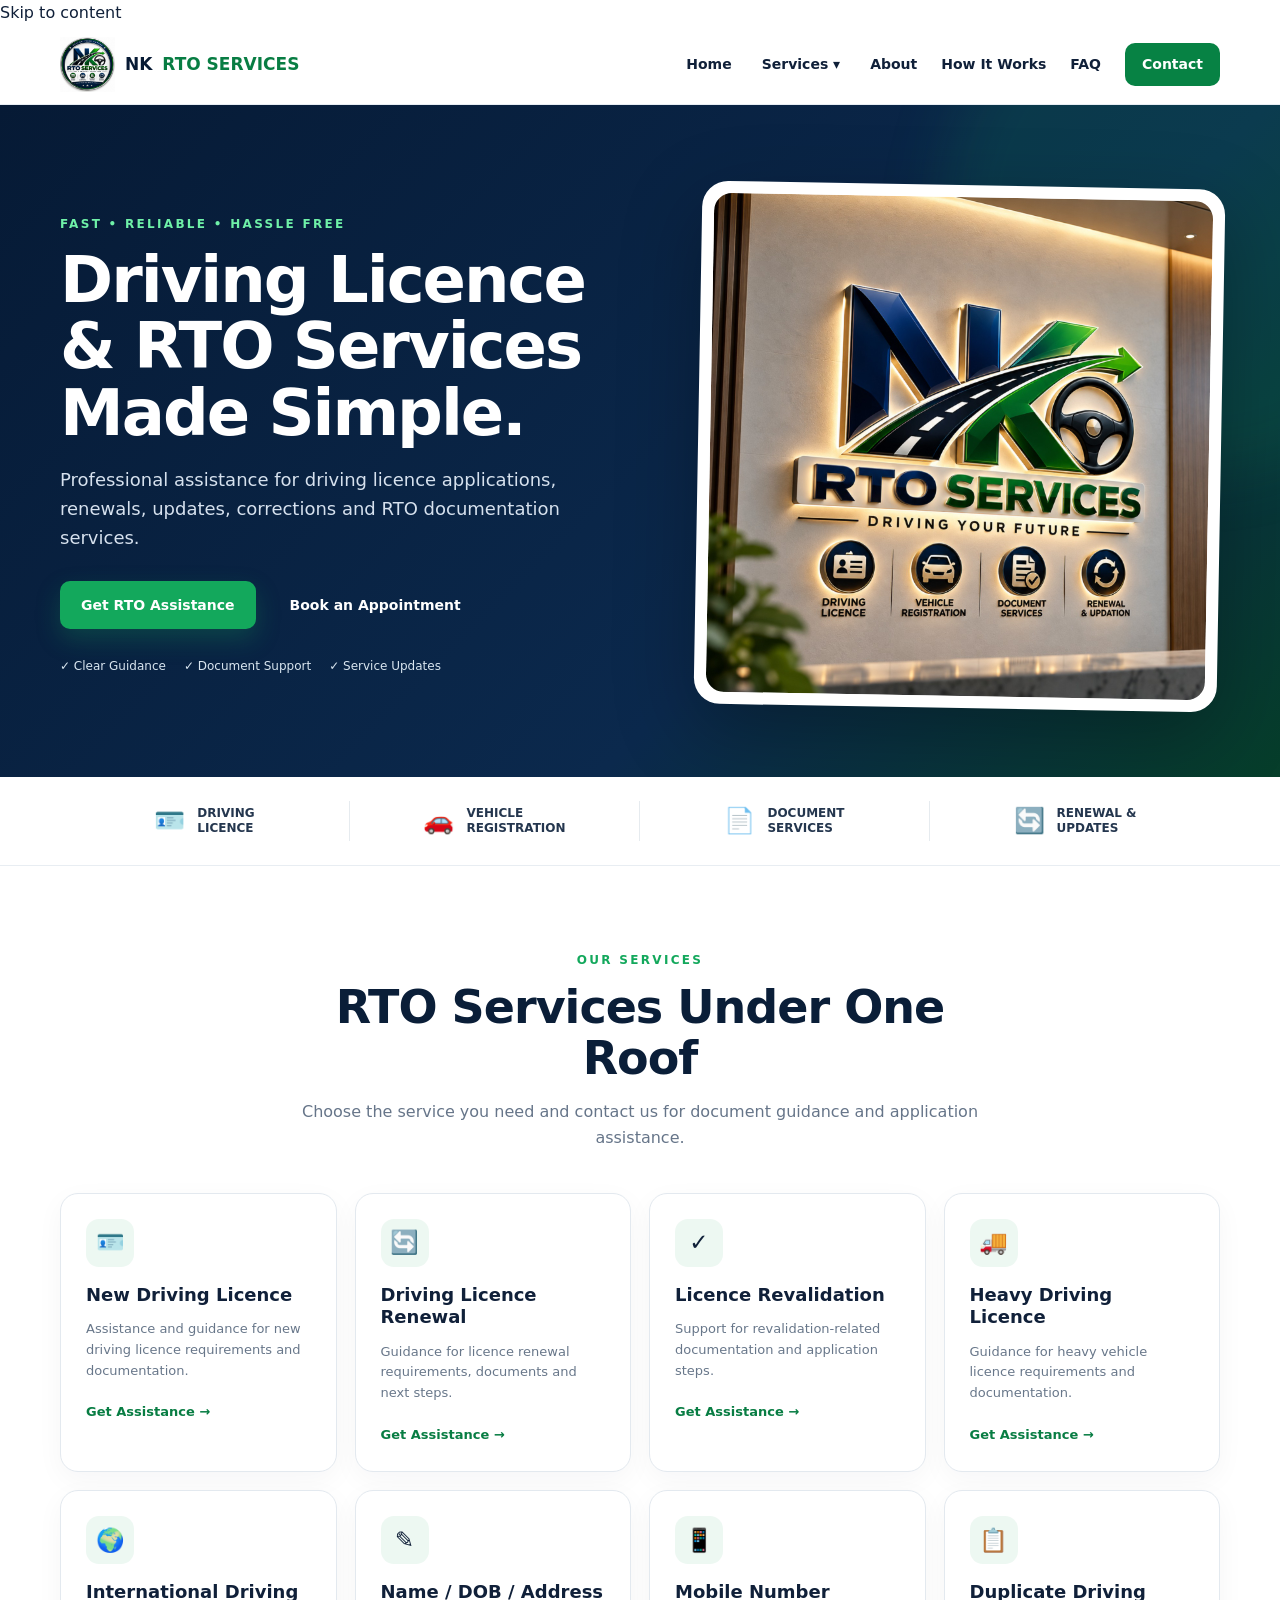
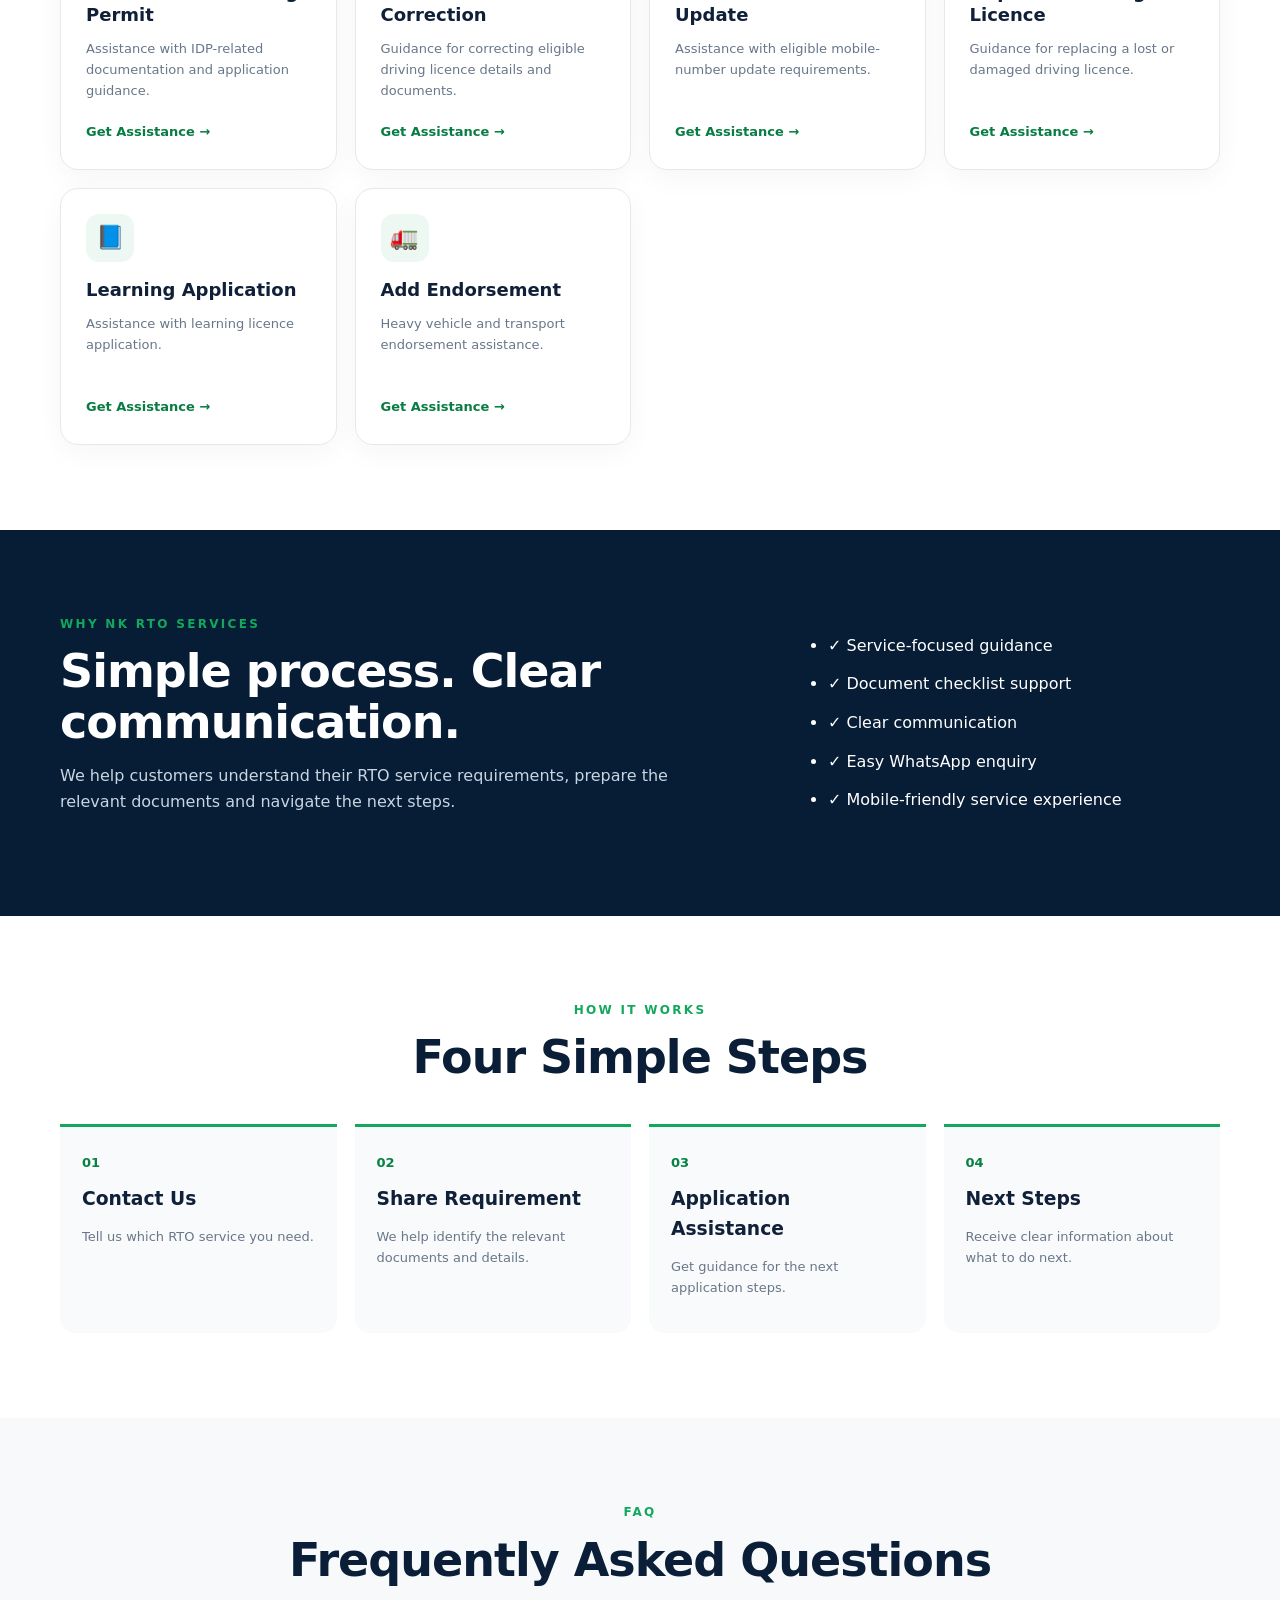
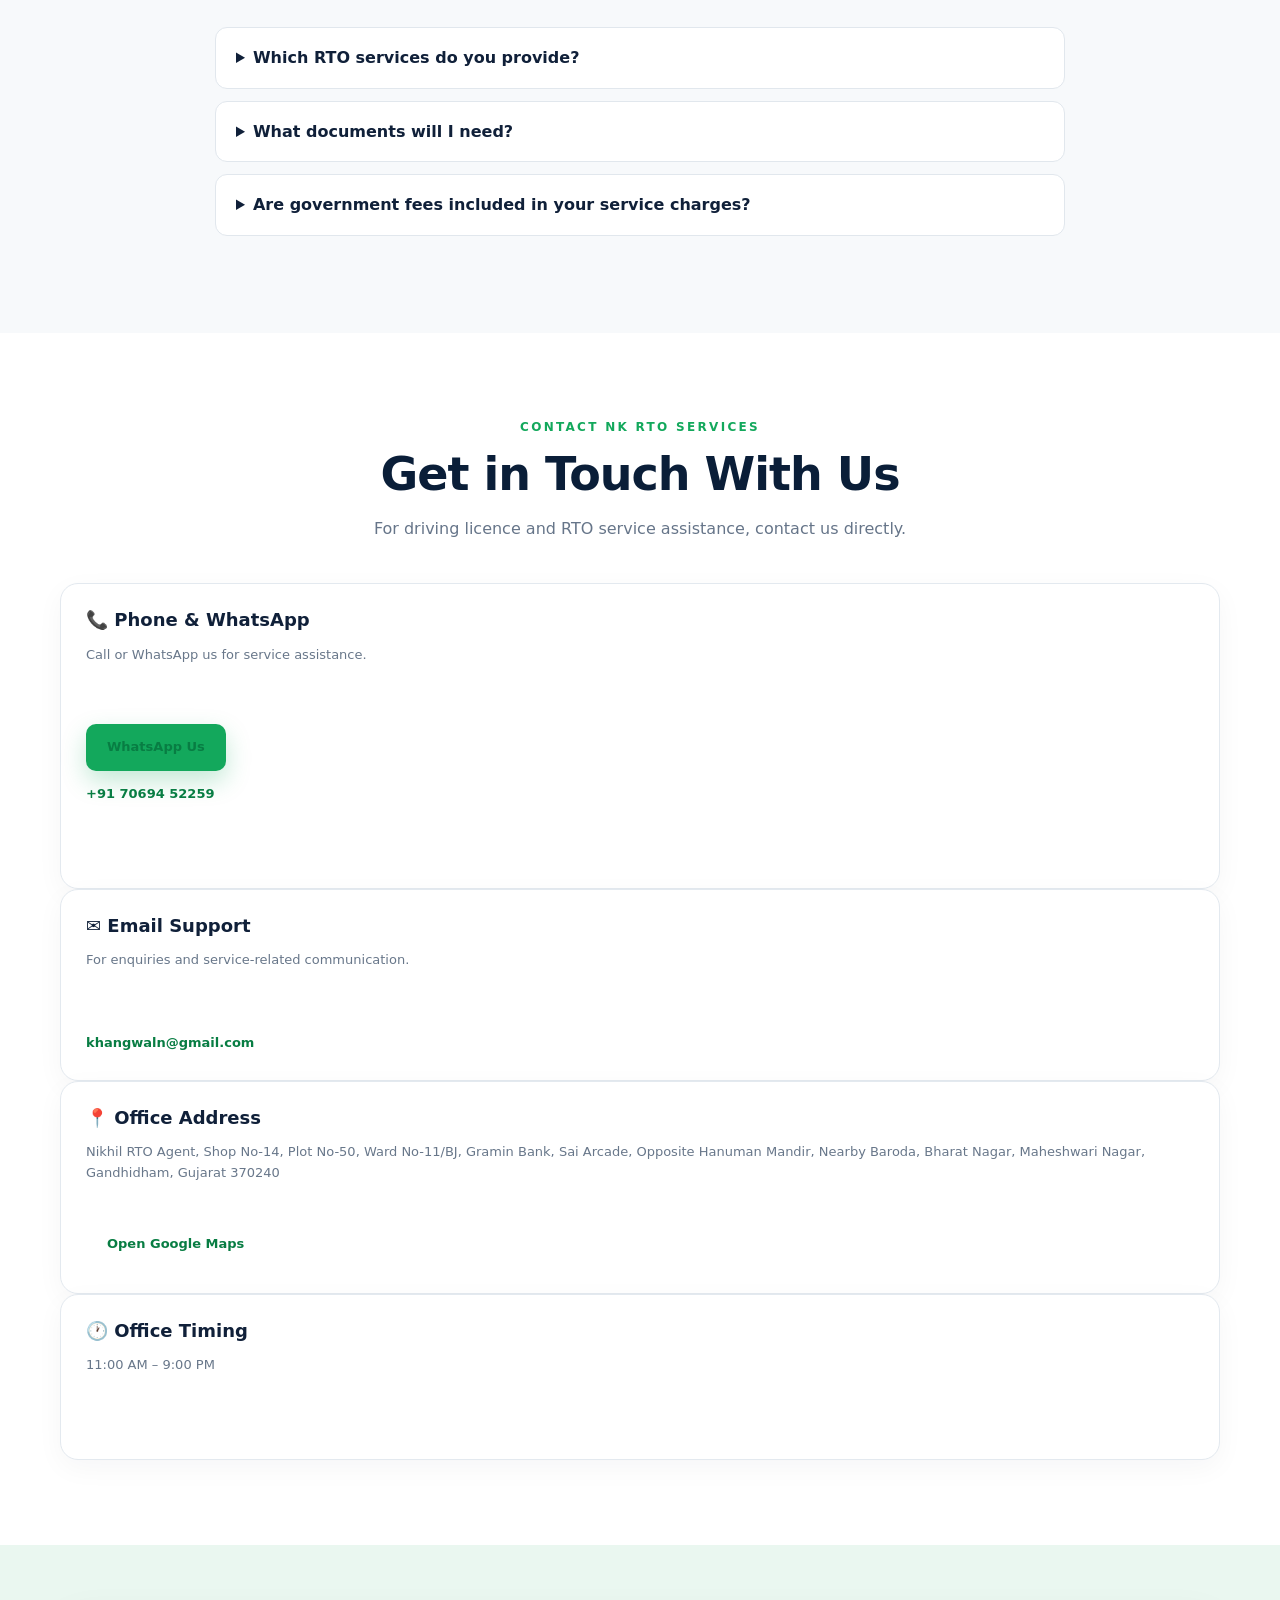
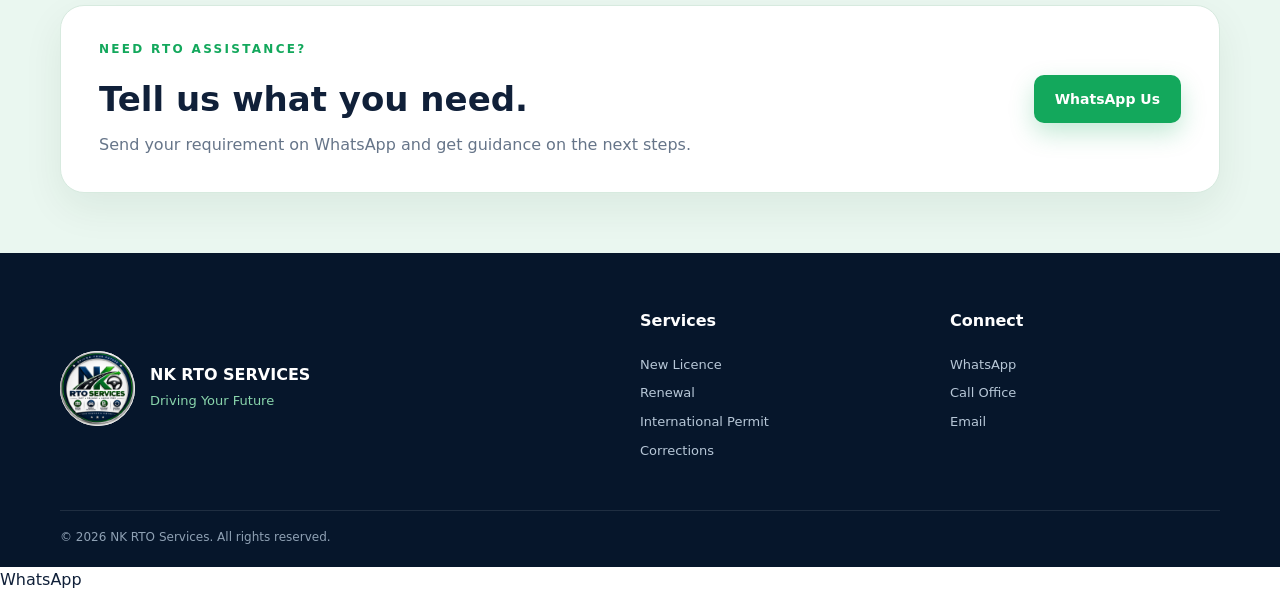
==== index.html @ f064c6be "Update index.html" ====
<!doctype html>
<html lang="en">
<head>
  <meta charset="utf-8">
  <meta name="viewport" content="width=device-width, initial-scale=1">
  <title>NK RTO Services Gandhidham | Driving Licence & RTO Assistance</title>
  <meta name="description" content="NK RTO Services in Gandhidham, Gujarat provides assistance for driving licence applications, renewals, revalidation, corrections, international driving permits and other RTO documentation services.">
  <meta name="robots" content="index, follow">
  <meta name="theme-color" content="#061a35">
  <link rel="canonical" href="https://samuelmassey709-maker.github.io/nk-rto-services/">
  <link rel="icon" type="image/png" href="assets/nk-rto-circular-logo.png">
  <link rel="stylesheet" href="style.css">
  <meta name="google-site-verification" content="TuHi1AUaf_e6mBGuSEscNie9r24Yye5WXCcw0gKPIq0">

  <!-- Open Graph SEO -->
  <meta name="author" content="NK RTO Services">
  <meta property="og:type" content="website">
  <meta property="og:title" content="NK RTO Services Gandhidham | Driving Licence & RTO Assistance">
  <meta property="og:description" content="Driving licence and RTO service assistance from NK RTO Services, Gandhidham, Gujarat.">
  <meta property="og:url" content="https://samuelmassey709-maker.github.io/nk-rto-services/">
  <meta property="og:image" content="https://samuelmassey709-maker.github.io/nk-rto-services/assets/nk-rto-circular-logo.png">
  <meta property="og:site_name" content="NK RTO Services">
  <meta name="twitter:card" content="summary">

  <!-- LocalBusiness SEO Schema -->
  <script type="application/ld+json">
  {
    "@context": "https://schema.org",
    "@type": "LocalBusiness",
    "name": "NK RTO Services",
    "url": "https://samuelmassey709-maker.github.io/nk-rto-services/",
    "telephone": "+917069452259",
    "email": "khangwaln@gmail.com",
    "address": {
      "@type": "PostalAddress",
      "streetAddress": "Nikhil RTO Agent, Shop No-14, Plot No-50, Ward No-11/BJ, Gramin Bank, Sai Arcade, Opposite Hanuman Mandir, Bharat Nagar, Maheshwari Nagar",
      "addressLocality": "Gandhidham",
      "addressRegion": "Gujarat",
      "postalCode": "370240",
      "addressCountry": "IN"
    },
    "openingHours": "Mo-Su 11:00-21:00",
    "hasMap": "https://share.google/nei4JFxTR4o9WKtnQ"
  }
  </script>
</head>

<body>
<a class="skip-link" href="#home">Skip to content</a>

<header class="site-header">
  <div class="container nav-wrap">
    <a class="brand" href="#home" aria-label="NK RTO Services home">
      <img src="assets/nk-rto-circular-logo.png" alt="NK RTO Services logo">
      <span>NK <b>RTO SERVICES</b></span>
    </a>
    <button class="menu-toggle" aria-label="Open menu" aria-expanded="false" aria-controls="main-nav">☰</button>
    <nav id="main-nav" aria-label="Main">
      <a href="#home">Home</a>
      <div class="nav-dropdown">
        <button type="button" aria-expanded="false">Services ▾</button>
        <div class="dropdown-menu">
          <a href="#new-licence">New Driving Licence</a>
          <a href="#renewal">Driving Licence Renewal</a>
          <a href="#revalidation">Licence Revalidation</a>
          <a href="#heavy">Heavy Driving Licence</a>
          <a href="#idp">International Driving Permit</a>
          <a href="#corrections">Name / DOB / Address Correction</a>
          <a href="#mobile">Mobile Number Update</a>
          <a href="#duplicate">Duplicate Driving Licence</a>
          <a href="#learning-application">Learning Application</a>
          <a href="#endorsement">Add Endorsement</a>
        </div>
      </div>
      <a href="#about">About</a>
      <a href="#how">How It Works</a>
      <a href="#faq">FAQ</a>
      <a href="#contact" class="nav-cta">Contact</a>
    </nav>
  </div>
</header>

<main id="home">
  <section class="hero">
    <div class="hero-glow" aria-hidden="true"></div>
    <div class="container hero-grid">
      <div class="hero-copy">
        <div class="eyebrow">FAST • RELIABLE • HASSLE FREE</div>
        <h1>Driving Licence &amp; RTO Services Made Simple.</h1>
        <p class="hero-text">Professional assistance for driving licence applications, renewals, updates, corrections and RTO documentation services.</p>
        <div class="hero-actions">
          <a class="btn btn-primary" href="https://wa.me/917069452259?text=Hello%20NK%20RTO%20Services%2C%20I%20need%20RTO%20service%20assistance." target="_blank" rel="noopener">Get RTO Assistance</a>
          <a class="btn btn-secondary" href="https://wa.me/917069452259?text=Hello%20NK%20RTO%20Services%2C%20I%20would%20like%20to%20book%20an%20appointment." target="_blank" rel="noopener">Book an Appointment</a>
        </div>
        <div class="trust-row">
          <span>✓ Clear Guidance</span><span>✓ Document Support</span><span>✓ Service Updates</span>
        </div>
      </div>
      <div class="hero-visual">
        <div class="logo-frame">
          <img src="assets/nk-rto-wall-sign.png" alt="NK RTO Services premium wall sign">
        </div>
      </div>
    </div>
  </section>

  <section class="service-strip" aria-label="Service categories">
    <div class="container four-points">
      <div><strong aria-hidden="true">🪪</strong><span>Driving<br>Licence</span></div>
      <div><strong aria-hidden="true">🚗</strong><span>Vehicle<br>Registration</span></div>
      <div><strong aria-hidden="true">📄</strong><span>Document<br>Services</span></div>
      <div><strong aria-hidden="true">🔄</strong><span>Renewal &amp;<br>Updates</span></div>
    </div>
  </section>

  <section id="services" class="section">
    <div class="container">
      <div class="section-head">
        <div class="eyebrow">OUR SERVICES</div>
        <h2>RTO Services Under One Roof</h2>
        <p>Choose the service you need and contact us for document guidance and application assistance.</p>
      </div>
      <div class="cards">
        <article class="card" id="new-licence"><span class="icon" aria-hidden="true">🪪</span><h3>New Driving Licence</h3><p>Assistance and guidance for new driving licence requirements and documentation.</p><a href="#contact">Get Assistance →</a></article>
        <article class="card" id="renewal"><span class="icon" aria-hidden="true">🔄</span><h3>Driving Licence Renewal</h3><p>Guidance for licence renewal requirements, documents and next steps.</p><a href="#contact">Get Assistance →</a></article>
        <article class="card" id="revalidation"><span class="icon" aria-hidden="true">✓</span><h3>Licence Revalidation</h3><p>Support for revalidation-related documentation and application steps.</p><a href="#contact">Get Assistance →</a></article>
        <article class="card" id="heavy"><span class="icon" aria-hidden="true">🚚</span><h3>Heavy Driving Licence</h3><p>Guidance for heavy vehicle licence requirements and documentation.</p><a href="#contact">Get Assistance →</a></article>
        <article class="card" id="idp"><span class="icon" aria-hidden="true">🌍</span><h3>International Driving Permit</h3><p>Assistance with IDP-related documentation and application guidance.</p><a href="#contact">Get Assistance →</a></article>
        <article class="card" id="corrections"><span class="icon" aria-hidden="true">✎</span><h3>Name / DOB / Address Correction</h3><p>Guidance for correcting eligible driving licence details and documents.</p><a href="#contact">Get Assistance →</a></article>
        <article class="card" id="mobile"><span class="icon" aria-hidden="true">📱</span><h3>Mobile Number Update</h3><p>Assistance with eligible mobile-number update requirements.</p><a href="#contact">Get Assistance →</a></article>
        <article class="card" id="duplicate"><span class="icon" aria-hidden="true">📋</span><h3>Duplicate Driving Licence</h3><p>Guidance for replacing a lost or damaged driving licence.</p><a href="#contact">Get Assistance →</a></article>
        <article class="card" id="learning-application"><span class="icon" aria-hidden="true">📘</span><h3>Learning Application</h3><p>Assistance with learning licence application.</p><a href="#contact">Get Assistance →</a></article>
        <article class="card" id="endorsement"><span class="icon" aria-hidden="true">🚛</span><h3>Add Endorsement</h3><p>Heavy vehicle and transport endorsement assistance.</p><a href="#contact">Get Assistance →</a></article>
      </div>
    </div>
  </section>

  <section id="about" class="section section-dark">
    <div class="container split">
      <div>
        <div class="eyebrow">WHY NK RTO SERVICES</div>
        <h2>Simple process. Clear communication.</h2>
        <p>We help customers understand their RTO service requirements, prepare the relevant documents and navigate the next steps.</p>
      </div>
      <ul class="check-list">
        <li>✓ Service-focused guidance</li>
        <li>✓ Document checklist support</li>
        <li>✓ Clear communication</li>
        <li>✓ Easy WhatsApp enquiry</li>
        <li>✓ Mobile-friendly service experience</li>
      </ul>
    </div>
  </section>

  <section id="how" class="section">
    <div class="container">
      <div class="section-head">
        <div class="eyebrow">HOW IT WORKS</div>
        <h2>Four Simple Steps</h2>
      </div>
      <div class="steps">
        <div><b>01</b><h3>Contact Us</h3><p>Tell us which RTO service you need.</p></div>
        <div><b>02</b><h3>Share Requirement</h3><p>We help identify the relevant documents and details.</p></div>
        <div><b>03</b><h3>Application Assistance</h3><p>Get guidance for the next application steps.</p></div>
        <div><b>04</b><h3>Next Steps</h3><p>Receive clear information about what to do next.</p></div>
      </div>
    </div>
  </section>

  <section id="faq" class="section faq-section">
    <div class="container narrow">
      <div class="section-head">
        <div class="eyebrow">FAQ</div>
        <h2>Frequently Asked Questions</h2>
      </div>
      <details><summary>Which RTO services do you provide?</summary><p>We provide assistance and guidance for driving licence and selected RTO documentation services listed on this website.</p></details>
      <details><summary>What documents will I need?</summary><p>Requirements vary by service and applicant. Contact us with your exact requirement so we can guide you on the applicable document checklist.</p></details>
      <details><summary>Are government fees included in your service charges?</summary><p>Any applicable official fees and our service charges should be confirmed before proceeding. We do not display unverified fee claims on this website.</p></details>
    </div>
  </section>

  <section id="contact" class="section">
    <div class="container">
      <div class="section-head">
        <div class="eyebrow">CONTACT NK RTO SERVICES</div>
        <h2>Get in Touch With Us</h2>
        <p>For driving licence and RTO service assistance, contact us directly.</p>
      </div>

      <div class="contact-grid">
        <div class="card">
          <h3>📞 Phone &amp; WhatsApp</h3>
          <p>Call or WhatsApp us for service assistance.</p>
          <a class="btn btn-primary" href="https://wa.me/917069452259?text=Hello%20NK%20RTO%20Services%2C%20I%20need%20RTO%20service%20assistance." target="_blank" rel="noopener">WhatsApp Us</a>
          <p class="contact-line"><a href="tel:+917069452259">+91 70694 52259</a></p>
        </div>

        <div class="card">
          <h3>✉️ Email Support</h3>
          <p>For enquiries and service-related communication.</p>
          <a class="contact-line" href="mailto:khangwaln@gmail.com">khangwaln@gmail.com</a>
        </div>

        <div class="card">
          <h3>📍 Office Address</h3>
          <p>Nikhil RTO Agent, Shop No-14, Plot No-50, Ward No-11/BJ, Gramin Bank, Sai Arcade, Opposite Hanuman Mandir, Nearby Baroda, Bharat Nagar, Maheshwari Nagar, Gandhidham, Gujarat 370240</p>
          <a class="btn btn-secondary" href="https://share.google/nei4JFxTR4o9WKtnQ" target="_blank" rel="noopener">Open Google Maps</a>
        </div>

        <div class="card">
          <h3>🕐 Office Timing</h3>
          <p>11:00 AM – 9:00 PM</p>
        </div>
      </div>
    </div>
  </section>

  <section id="appointment" class="cta-section">
    <div class="container cta-box">
      <div>
        <div class="eyebrow">NEED RTO ASSISTANCE?</div>
        <h2>Tell us what you need.</h2>
        <p>Send your requirement on WhatsApp and get guidance on the next steps.</p>
      </div>
      <a class="btn btn-primary" href="https://wa.me/917069452259?text=Hello%20NK%20RTO%20Services%2C%20I%20need%20assistance." target="_blank" rel="noopener">WhatsApp Us</a>
    </div>
  </section>
</main>

<footer>
  <div class="container footer-grid">
    <div class="footer-brand">
      <img src="assets/nk-rto-circular-logo.png" alt="NK RTO Services logo">
      <div><strong>NK RTO SERVICES</strong><p>Driving Your Future</p></div>
    </div>
    <div>
      <h4>Services</h4>
      <a href="#new-licence">New Licence</a>
      <a href="#renewal">Renewal</a>
      <a href="#idp">International Permit</a>
      <a href="#corrections">Corrections</a>
    </div>
    <div>
      <h4>Connect</h4>
      <a href="https://wa.me/917069452259" target="_blank" rel="noopener">WhatsApp</a>
      <a href="tel:+917069452259">Call Office</a>
      <a href="mailto:khangwaln@gmail.com">Email</a>
    </div>
  </div>
  <div class="container copyright">© 2026 NK RTO Services. All rights reserved.</div>
</footer>

<a class="floating-wa" href="https://wa.me/917069452259?text=Hello%20NK%20RTO%20Services%2C%20I%20need%20assistance." target="_blank" rel="noopener" aria-label="Chat with NK RTO Services on WhatsApp">WhatsApp</a>

<script>
  (function () {
    const toggle = document.querySelector('.menu-toggle');
    const nav = document.querySelector('#main-nav');

    toggle.addEventListener('click', () => {
      const open = nav.classList.toggle('open');
      toggle.setAttribute('aria-expanded', String(open));
    });

    // Mobile-friendly dropdown (hover does not work on touch screens)
    const dropBtn = document.querySelector('.nav-dropdown > button');
    const dropdown = document.querySelector('.nav-dropdown');
    dropBtn.addEventListener('click', () => {
      const open = dropdown.classList.toggle('open');
      dropBtn.setAttribute('aria-expanded', String(open));
    });

    document.querySelectorAll('#main-nav a').forEach(a => a.addEventListener('click', () => {
      nav.classList.remove('open');
      toggle.setAttribute('aria-expanded', 'false');
    }));

    document.addEventListener('keydown', e => {
      if (e.key === 'Escape') {
        nav.classList.remove('open');
        dropdown.classList.remove('open');
      }
    });
  })();
</script>
</body>
</html>
---- style.css ----
*{box-sizing:border-box}html{scroll-behavior:smooth}body{margin:0;font-family:Inter,ui-sans-serif,system-ui,-apple-system,BlinkMacSystemFont,"Segoe UI",sans-serif;color:#102039;background:#fff;line-height:1.6}a{text-decoration:none;color:inherit}.container{width:min(1160px,92%);margin:auto}.site-header{position:sticky;top:0;z-index:50;background:rgba(255,255,255,.96);backdrop-filter:blur(14px);border-bottom:1px solid #e7edf3}.nav-wrap{height:78px;display:flex;align-items:center;justify-content:space-between}.brand{display:flex;align-items:center;gap:10px;font-size:17px;font-weight:900;color:#071a34}.brand img{width:55px;height:55px;object-fit:contain}.brand b{color:#087d43;margin-left:4px}.site-header nav{display:flex;align-items:center;gap:24px;font-size:14px;font-weight:750}.site-header nav>a,.nav-dropdown>button{background:none;border:0;font:inherit;color:#102039;cursor:pointer}.site-header nav>a:hover,.nav-dropdown>button:hover{color:#078244}.nav-dropdown{position:relative}.dropdown-menu{display:none;position:absolute;top:30px;left:-15px;width:260px;background:#fff;border:1px solid #e4eaf0;border-radius:14px;padding:9px;box-shadow:0 20px 50px rgba(4,20,40,.13)}.nav-dropdown:hover .dropdown-menu{display:block}.dropdown-menu a{display:block;padding:10px 12px;border-radius:9px;font-size:13px}.dropdown-menu a:hover{background:#f0f8f4;color:#087d43}.nav-cta{background:#078244!important;color:white!important;padding:10px 17px;border-radius:10px}.menu-toggle{display:none;border:0;background:none;font-size:26px}.hero{position:relative;overflow:hidden;background:linear-gradient(135deg,#061a35 0%,#0b294d 65%,#063e2a 100%);color:#fff;padding:80px 0 70px}.hero-glow{position:absolute;width:520px;height:520px;border-radius:50%;background:rgba(19,182,91,.13);filter:blur(30px);right:-180px;top:-150px}.hero-grid{position:relative;display:grid;grid-template-columns:1.05fr .95fr;gap:60px;align-items:center}.eyebrow{font-size:12px;letter-spacing:2.3px;font-weight:900;color:#13a85c;margin-bottom:12px}.hero .eyebrow{color:#6ff1a8}.hero h1{font-size:clamp(38px,5vw,66px);line-height:1.04;margin:0 0 20px;letter-spacing:-2px;max-width:700px}.hero-text{font-size:18px;color:#d6e1ee;max-width:620px}.hero-actions{display:flex;gap:13px;flex-wrap:wrap;margin:28px 0}.btn{display:inline-flex;align-items:center;justify-content:center;padding:13px 21px;border-radius:10px;font-weight:850;font-size:14px}.btn-primary{background:#13a85c;color:#fff;box-shadow:0 10px 25px rgba(19,168,92,.25)}.btn-outline{border:1px solid rgba(255,255,255,.35);color:#fff}.trust-row{display:flex;gap:18px;flex-wrap:wrap;font-size:12px;color:#d9e6f0}.logo-frame{background:#fff;border-radius:26px;padding:12px;box-shadow:0 25px 80px rgba(0,0,0,.28);transform:rotate(1deg)}.logo-frame img{display:block;width:100%;border-radius:18px}.service-strip{background:#fff;border-bottom:1px solid #e8edf2}.four-points{display:grid;grid-template-columns:repeat(4,1fr);padding:24px 0}.four-points>div{display:flex;align-items:center;justify-content:center;gap:12px;border-right:1px solid #e6ebef}.four-points>div:last-child{border-right:0}.four-points strong{font-size:25px}.four-points span{font-size:12px;font-weight:850;line-height:1.25;text-transform:uppercase;color:#24364e}.section{padding:85px 0}.section-head{text-align:center;max-width:720px;margin:0 auto 42px}.section h2{font-size:clamp(30px,4vw,46px);line-height:1.1;margin:0 0 13px;color:#0a1e38;letter-spacing:-1px}.section-head p{color:#667589}.cards{display:grid;grid-template-columns:repeat(4,1fr);gap:18px}.card{border:1px solid #e3e9ef;border-radius:18px;padding:25px;background:#fff;transition:.25s;box-shadow:0 8px 28px rgba(10,30,56,.04)}.card:hover{transform:translateY(-5px);box-shadow:0 18px 40px rgba(10,30,56,.10);border-color:#b9ddca}.icon{display:grid;place-items:center;width:48px;height:48px;border-radius:13px;background:#edf8f2;font-size:23px;margin-bottom:17px}.card h3{font-size:18px;line-height:1.25;margin:0 0 9px}.card p{font-size:13px;color:#68778a;min-height:66px}.card a{font-size:13px;font-weight:850;color:#087d43}.section-dark{background:#071c35;color:#fff}.section-dark h2{color:#fff}.section-dark p{color:#c8d5e2}.split{display:grid;grid-template-columns:1.2fr .8fr;gap:80px;align-items:center}.check-list{display:grid;gap:13px}.check-list div{padding:14px 16px;border:1px solid rgba(255,255,255,.13);border-radius:12px;background:rgba(255,255,255,.04)}.steps{display:grid;grid-template-columns:repeat(4,1fr);gap:18px}.steps>div{border-top:3px solid #13a85c;padding:22px;background:#f8fafb;border-radius:0 0 15px 15px}.steps b{font-size:13px;color:#078244}.steps h3{margin:9px 0 5px}.steps p{font-size:13px;color:#697789}.faq-section{background:#f7f9fb}.narrow{max-width:850px}.faq-section details{background:#fff;border:1px solid #e1e7ed;border-radius:12px;padding:17px 20px;margin:12px 0}.faq-section summary{font-weight:800;cursor:pointer}.faq-section details p{color:#667589;margin-bottom:0}.cta-section{padding:60px 0;background:#eaf7f0}.cta-box{display:flex;align-items:center;justify-content:space-between;gap:25px;background:#fff;border:1px solid #d7eadf;border-radius:24px;padding:34px 38px;box-shadow:0 15px 40px rgba(10,50,30,.07)}.cta-box h2{margin:0 0 6px;font-size:34px}.cta-box p{margin:0;color:#667589}footer{background:#06162b;color:#d9e4ef;padding:55px 0 20px}.footer-grid{display:grid;grid-template-columns:2fr 1fr 1fr;gap:40px}.footer-brand{display:flex;gap:15px;align-items:center}.footer-brand img{width:75px;height:75px;object-fit:contain;background:#fff;border-radius:50%}.footer-brand strong{color:#fff}.footer-brand p{margin:3px 0;color:#89d5ac;font-size:13px}.footer-grid h4{color:#fff;margin-top:0}.footer-grid>div>a{display:block;color:#b7c7d7;font-size:13px;margin:8px 0}.copyright{border-top:1px solid rgba(255,255,255,.1);margin-top:40px;padding-top:17px;font-size:12px;color:#8fa1b4}@media(max-width:900px){.site-header nav{display:none}.site-header nav.open{display:flex;position:absolute;top:78px;left:0;right:0;background:#fff;padding:16px 5%;flex-direction:column;align-items:stretch;border-bottom:1px solid #ddd}.menu-toggle{display:block}.dropdown-menu{position:static;width:auto;box-shadow:none;border:0;display:block;padding-left:15px}.hero-grid,.split{grid-template-columns:1fr}.hero{padding-top:55px}.cards{grid-template-columns:repeat(2,1fr)}.steps{grid-template-columns:repeat(2,1fr)}.four-points{grid-template-columns:repeat(2,1fr);gap:0}.four-points>div{padding:15px;border-bottom:1px solid #e6ebef}.four-points>div:nth-child(2){border-right:0}.cta-box{flex-direction:column;align-items:flex-start}.footer-grid{grid-template-columns:1fr 1fr}}@media(max-width:560px){.brand span{display:none}.hero h1{font-size:40px}.hero-text{font-size:16px}.cards,.steps,.footer-grid{grid-template-columns:1fr}.four-points{grid-template-columns:1fr 1fr}.section{padding:60px 0}.logo-frame{padding:7px}.trust-row{gap:9px}.cta-box{padding:26px}.cta-box h2{font-size:28px}}
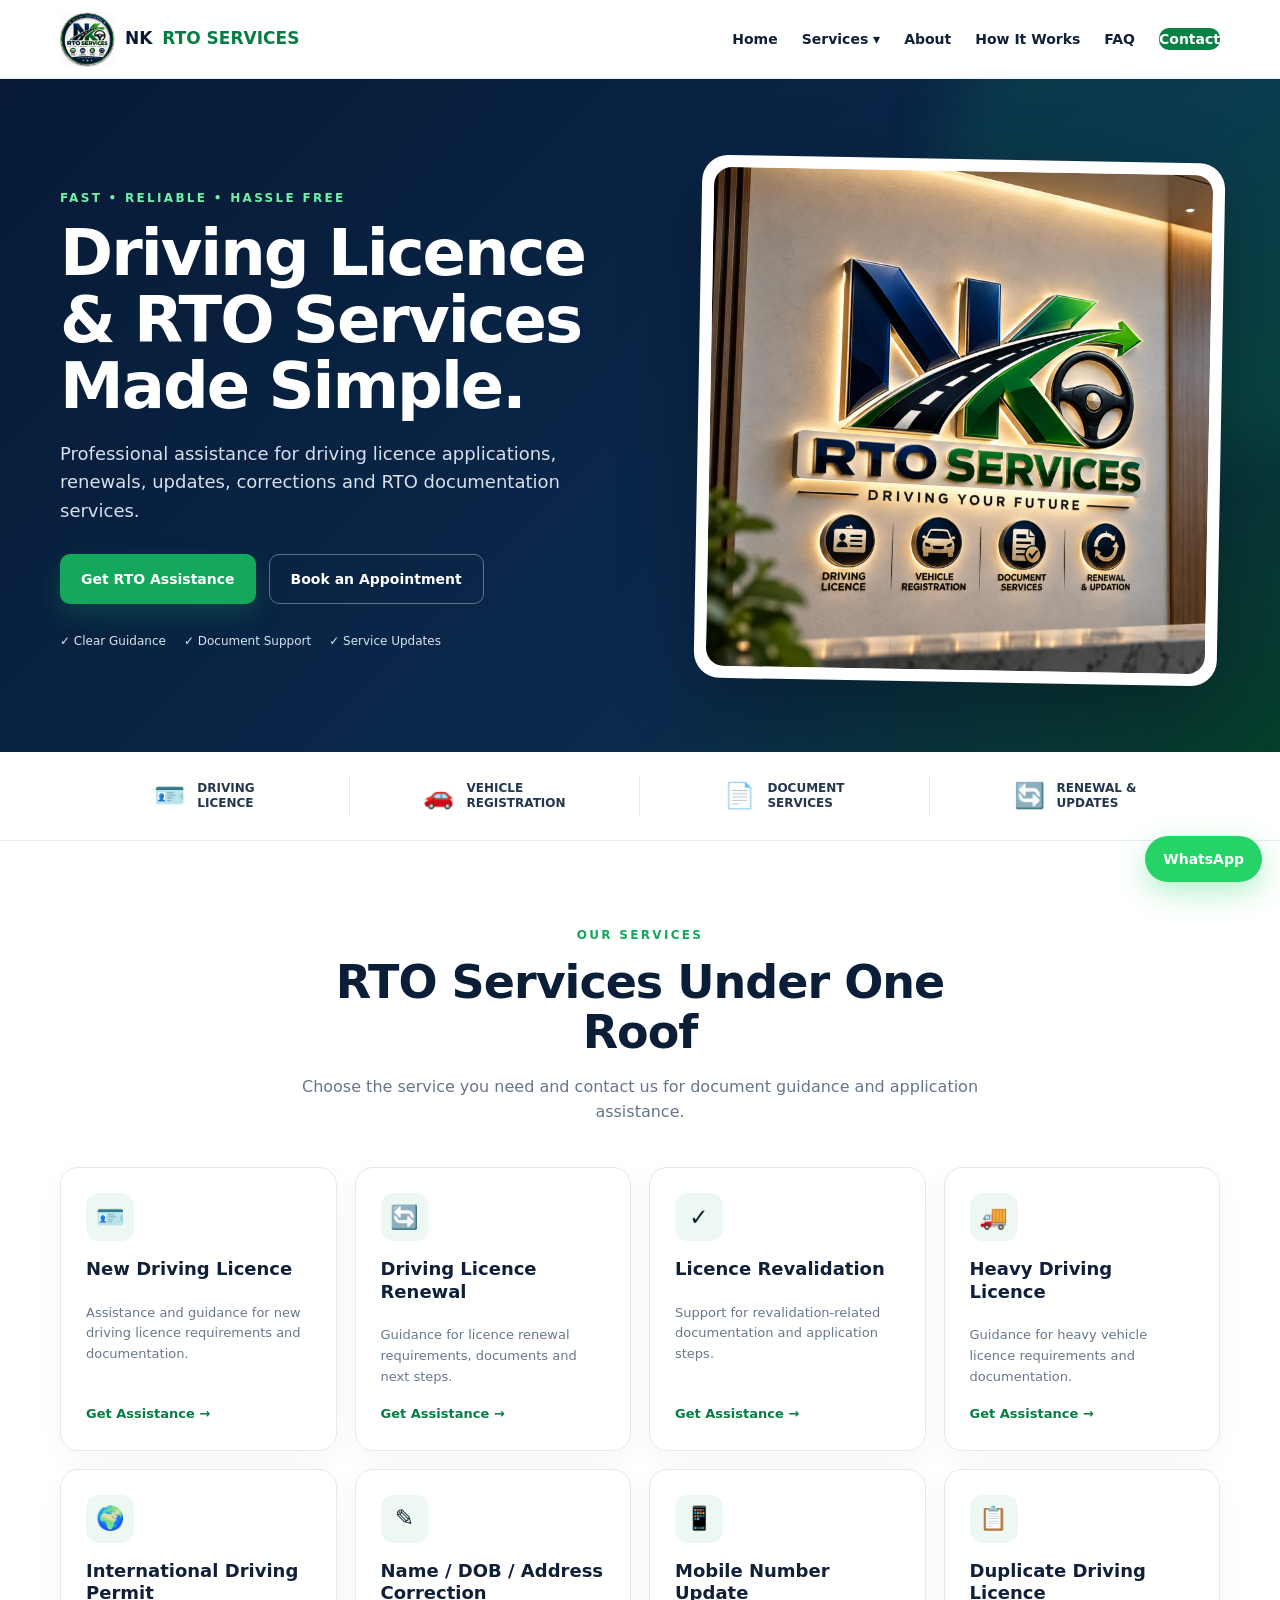
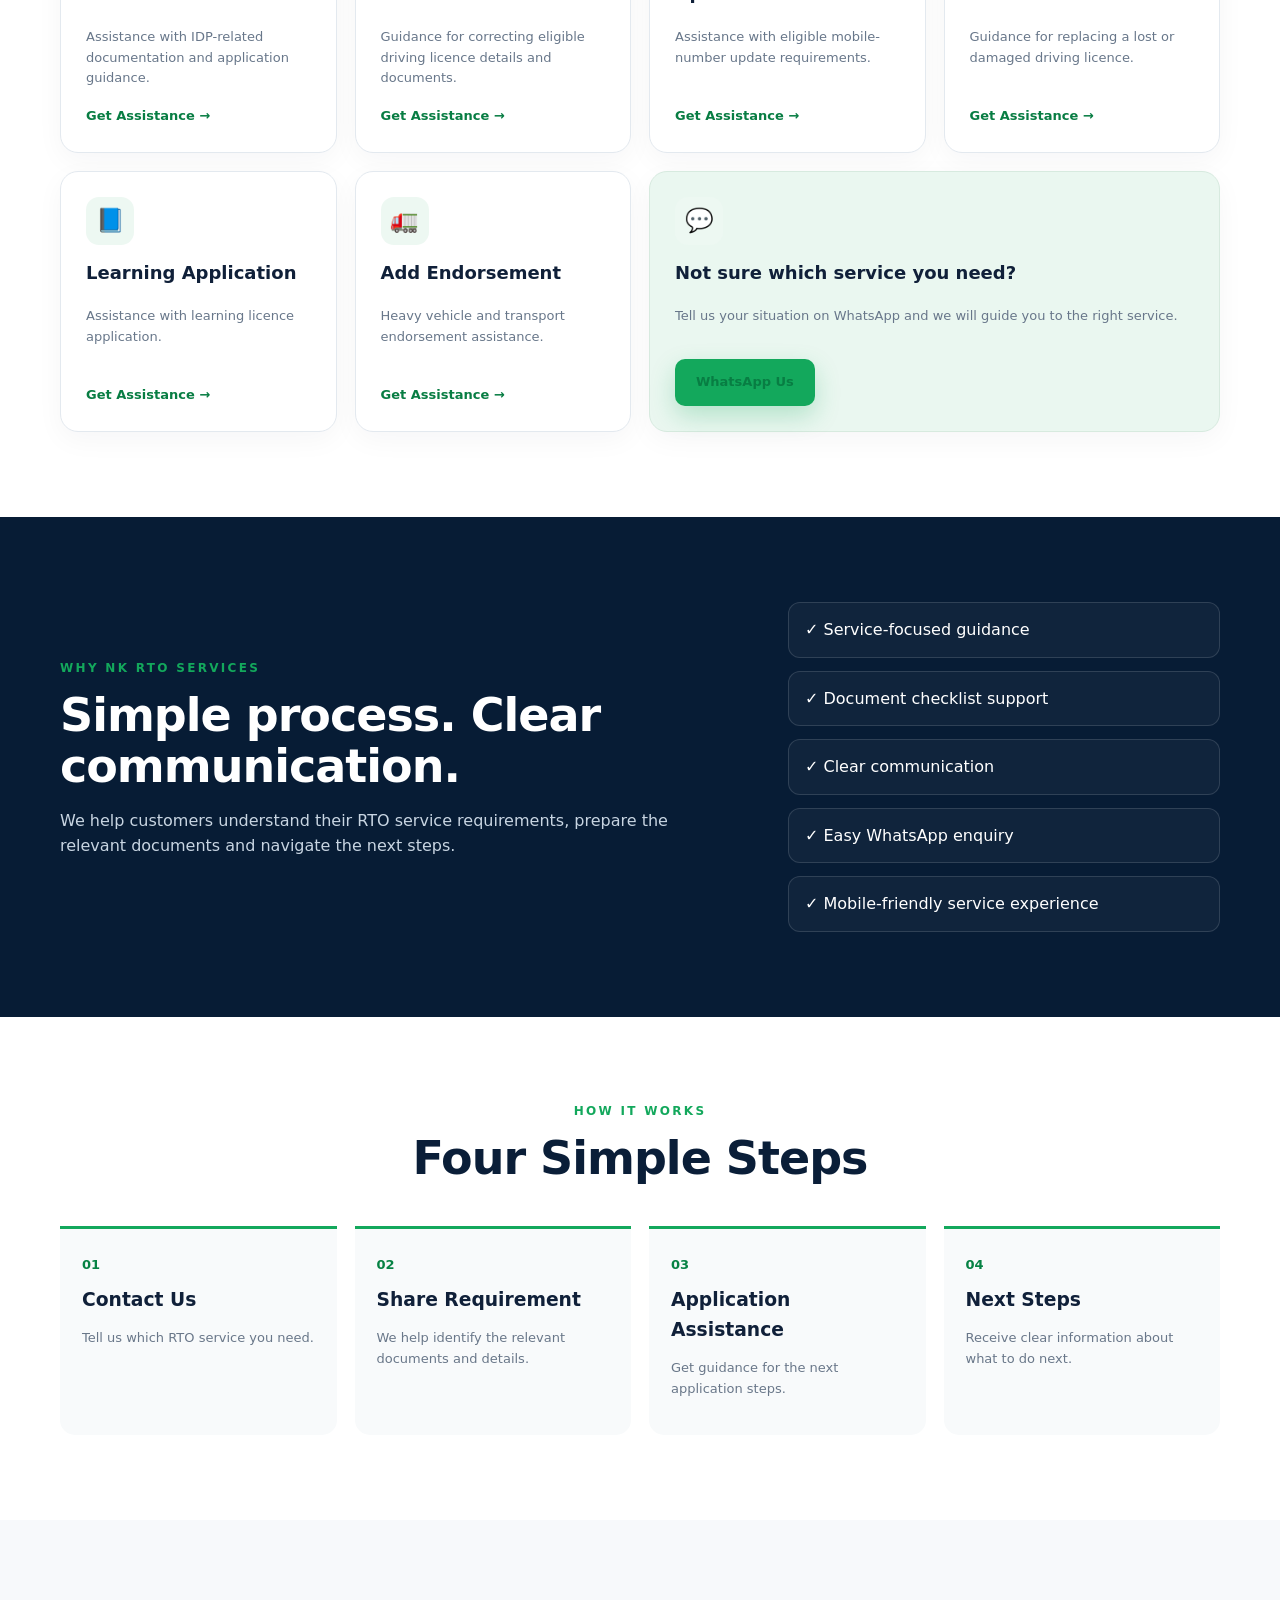
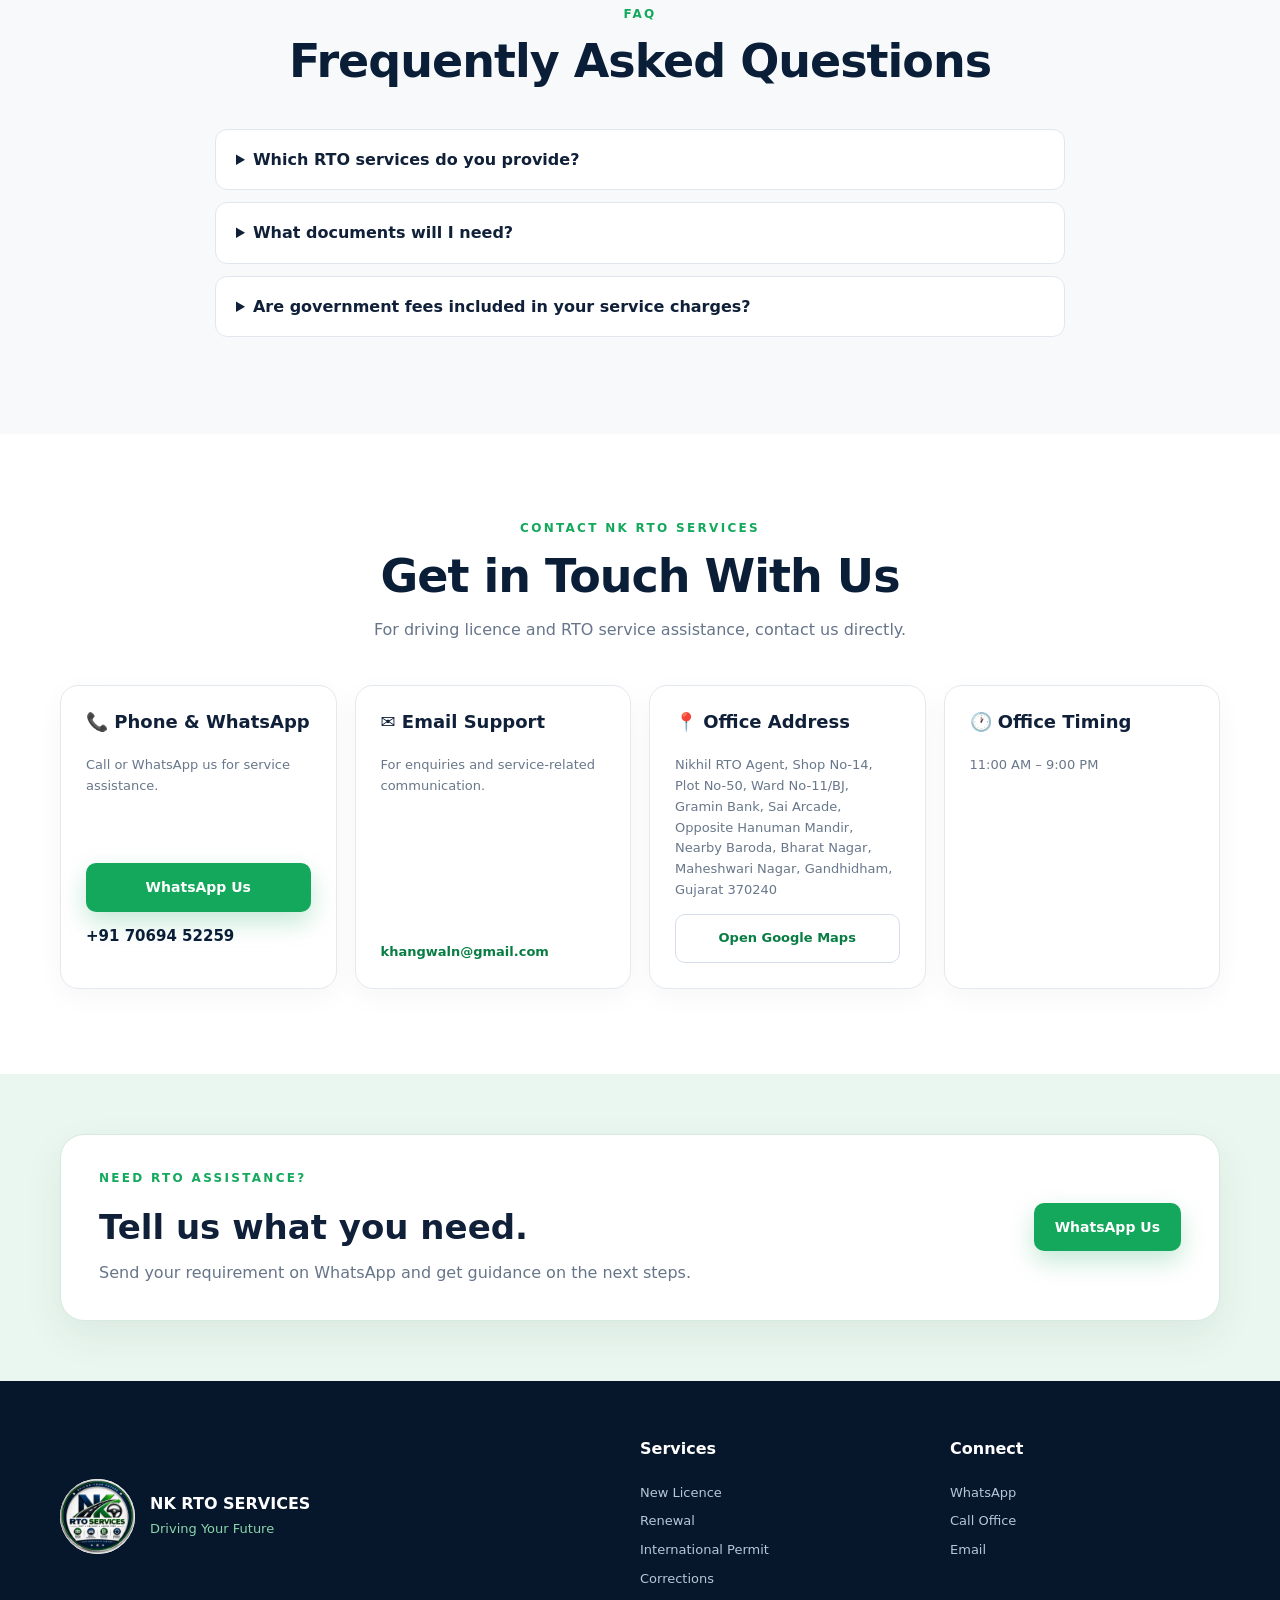
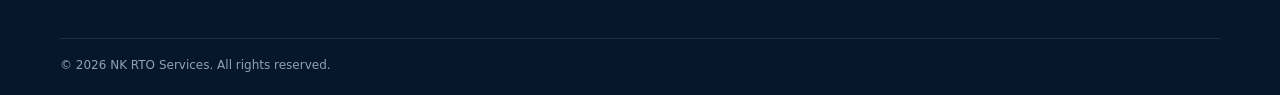
==== commit fafee2d2: "Update index.html" ====
--- a/index.html
+++ b/index.html
@@ -21,6 +21,21 @@
   <meta property="og:image" content="https://samuelmassey709-maker.github.io/nk-rto-services/assets/nk-rto-circular-logo.png">
   <meta property="og:site_name" content="NK RTO Services">
   <meta name="twitter:card" content="summary">
+
+  <!-- Small layout fixes on top of style.css -->
+  <style>
+    /* "Not sure" card spans two columns so the last row is full */
+    .cta-card{grid-column:span 2;background:#eaf7f0;border-color:#d7eadf}
+    .cta-card p{min-height:0}
+    .cta-card .btn{margin-top:auto;align-self:flex-start}
+    @media (max-width:900px){.cta-card{grid-column:span 2}}
+    @media (max-width:560px){
+      .cta-card{grid-column:auto}
+      /* Keep the floating WhatsApp button from covering the last content */
+      body{padding-bottom:70px}
+      .floating-wa{right:12px;bottom:12px;padding:10px 14px;font-size:13px}
+    }
+  </style>
 
   <!-- LocalBusiness SEO Schema -->
   <script type="application/ld+json">
@@ -41,6 +56,31 @@
     },
     "openingHours": "Mo-Su 11:00-21:00",
     "hasMap": "https://share.google/nei4JFxTR4o9WKtnQ"
+  }
+  </script>
+
+  <!-- FAQ SEO Schema -->
+  <script type="application/ld+json">
+  {
+    "@context": "https://schema.org",
+    "@type": "FAQPage",
+    "mainEntity": [
+      {
+        "@type": "Question",
+        "name": "Which RTO services do you provide?",
+        "acceptedAnswer": {"@type": "Answer", "text": "We provide assistance and guidance for driving licence and selected RTO documentation services listed on this website."}
+      },
+      {
+        "@type": "Question",
+        "name": "What documents will I need?",
+        "acceptedAnswer": {"@type": "Answer", "text": "Requirements vary by service and applicant. Contact us with your exact requirement so we can guide you on the applicable document checklist."}
+      },
+      {
+        "@type": "Question",
+        "name": "Are government fees included in your service charges?",
+        "acceptedAnswer": {"@type": "Answer", "text": "Any applicable official fees and our service charges should be confirmed before proceeding. We do not display unverified fee claims on this website."}
+      }
+    ]
   }
   </script>
 </head>
@@ -131,6 +171,12 @@
         <article class="card" id="duplicate"><span class="icon" aria-hidden="true">📋</span><h3>Duplicate Driving Licence</h3><p>Guidance for replacing a lost or damaged driving licence.</p><a href="#contact">Get Assistance →</a></article>
         <article class="card" id="learning-application"><span class="icon" aria-hidden="true">📘</span><h3>Learning Application</h3><p>Assistance with learning licence application.</p><a href="#contact">Get Assistance →</a></article>
         <article class="card" id="endorsement"><span class="icon" aria-hidden="true">🚛</span><h3>Add Endorsement</h3><p>Heavy vehicle and transport endorsement assistance.</p><a href="#contact">Get Assistance →</a></article>
+        <article class="card cta-card">
+          <span class="icon" aria-hidden="true">💬</span>
+          <h3>Not sure which service you need?</h3>
+          <p>Tell us your situation on WhatsApp and we will guide you to the right service.</p>
+          <a class="btn btn-primary" href="https://wa.me/917069452259?text=Hello%20NK%20RTO%20Services%2C%20I%20am%20not%20sure%20which%20service%20I%20need." target="_blank" rel="noopener">WhatsApp Us</a>
+        </article>
       </div>
     </div>
   </section>
@@ -263,8 +309,8 @@
     });
 
     // Mobile-friendly dropdown (hover does not work on touch screens)
-    const dropBtn = document.querySelector('.nav-dropdown > button');
     const dropdown = document.querySelector('.nav-dropdown');
+    const dropBtn = dropdown.querySelector('button');
     dropBtn.addEventListener('click', () => {
       const open = dropdown.classList.toggle('open');
       dropBtn.setAttribute('aria-expanded', String(open));
--- a/style.css
+++ b/style.css
@@ -1 +1,160 @@
-*{box-sizing:border-box}html{scroll-behavior:smooth}body{margin:0;font-family:Inter,ui-sans-serif,system-ui,-apple-system,BlinkMacSystemFont,"Segoe UI",sans-serif;color:#102039;background:#fff;line-height:1.6}a{text-decoration:none;color:inherit}.container{width:min(1160px,92%);margin:auto}.site-header{position:sticky;top:0;z-index:50;background:rgba(255,255,255,.96);backdrop-filter:blur(14px);border-bottom:1px solid #e7edf3}.nav-wrap{height:78px;display:flex;align-items:center;justify-content:space-between}.brand{display:flex;align-items:center;gap:10px;font-size:17px;font-weight:900;color:#071a34}.brand img{width:55px;height:55px;object-fit:contain}.brand b{color:#087d43;margin-left:4px}.site-header nav{display:flex;align-items:center;gap:24px;font-size:14px;font-weight:750}.site-header nav>a,.nav-dropdown>button{background:none;border:0;font:inherit;color:#102039;cursor:pointer}.site-header nav>a:hover,.nav-dropdown>button:hover{color:#078244}.nav-dropdown{position:relative}.dropdown-menu{display:none;position:absolute;top:30px;left:-15px;width:260px;background:#fff;border:1px solid #e4eaf0;border-radius:14px;padding:9px;box-shadow:0 20px 50px rgba(4,20,40,.13)}.nav-dropdown:hover .dropdown-menu{display:block}.dropdown-menu a{display:block;padding:10px 12px;border-radius:9px;font-size:13px}.dropdown-menu a:hover{background:#f0f8f4;color:#087d43}.nav-cta{background:#078244!important;color:white!important;padding:10px 17px;border-radius:10px}.menu-toggle{display:none;border:0;background:none;font-size:26px}.hero{position:relative;overflow:hidden;background:linear-gradient(135deg,#061a35 0%,#0b294d 65%,#063e2a 100%);color:#fff;padding:80px 0 70px}.hero-glow{position:absolute;width:520px;height:520px;border-radius:50%;background:rgba(19,182,91,.13);filter:blur(30px);right:-180px;top:-150px}.hero-grid{position:relative;display:grid;grid-template-columns:1.05fr .95fr;gap:60px;align-items:center}.eyebrow{font-size:12px;letter-spacing:2.3px;font-weight:900;color:#13a85c;margin-bottom:12px}.hero .eyebrow{color:#6ff1a8}.hero h1{font-size:clamp(38px,5vw,66px);line-height:1.04;margin:0 0 20px;letter-spacing:-2px;max-width:700px}.hero-text{font-size:18px;color:#d6e1ee;max-width:620px}.hero-actions{display:flex;gap:13px;flex-wrap:wrap;margin:28px 0}.btn{display:inline-flex;align-items:center;justify-content:center;padding:13px 21px;border-radius:10px;font-weight:850;font-size:14px}.btn-primary{background:#13a85c;color:#fff;box-shadow:0 10px 25px rgba(19,168,92,.25)}.btn-outline{border:1px solid rgba(255,255,255,.35);color:#fff}.trust-row{display:flex;gap:18px;flex-wrap:wrap;font-size:12px;color:#d9e6f0}.logo-frame{background:#fff;border-radius:26px;padding:12px;box-shadow:0 25px 80px rgba(0,0,0,.28);transform:rotate(1deg)}.logo-frame img{display:block;width:100%;border-radius:18px}.service-strip{background:#fff;border-bottom:1px solid #e8edf2}.four-points{display:grid;grid-template-columns:repeat(4,1fr);padding:24px 0}.four-points>div{display:flex;align-items:center;justify-content:center;gap:12px;border-right:1px solid #e6ebef}.four-points>div:last-child{border-right:0}.four-points strong{font-size:25px}.four-points span{font-size:12px;font-weight:850;line-height:1.25;text-transform:uppercase;color:#24364e}.section{padding:85px 0}.section-head{text-align:center;max-width:720px;margin:0 auto 42px}.section h2{font-size:clamp(30px,4vw,46px);line-height:1.1;margin:0 0 13px;color:#0a1e38;letter-spacing:-1px}.section-head p{color:#667589}.cards{display:grid;grid-template-columns:repeat(4,1fr);gap:18px}.card{border:1px solid #e3e9ef;border-radius:18px;padding:25px;background:#fff;transition:.25s;box-shadow:0 8px 28px rgba(10,30,56,.04)}.card:hover{transform:translateY(-5px);box-shadow:0 18px 40px rgba(10,30,56,.10);border-color:#b9ddca}.icon{display:grid;place-items:center;width:48px;height:48px;border-radius:13px;background:#edf8f2;font-size:23px;margin-bottom:17px}.card h3{font-size:18px;line-height:1.25;margin:0 0 9px}.card p{font-size:13px;color:#68778a;min-height:66px}.card a{font-size:13px;font-weight:850;color:#087d43}.section-dark{background:#071c35;color:#fff}.section-dark h2{color:#fff}.section-dark p{color:#c8d5e2}.split{display:grid;grid-template-columns:1.2fr .8fr;gap:80px;align-items:center}.check-list{display:grid;gap:13px}.check-list div{padding:14px 16px;border:1px solid rgba(255,255,255,.13);border-radius:12px;background:rgba(255,255,255,.04)}.steps{display:grid;grid-template-columns:repeat(4,1fr);gap:18px}.steps>div{border-top:3px solid #13a85c;padding:22px;background:#f8fafb;border-radius:0 0 15px 15px}.steps b{font-size:13px;color:#078244}.steps h3{margin:9px 0 5px}.steps p{font-size:13px;color:#697789}.faq-section{background:#f7f9fb}.narrow{max-width:850px}.faq-section details{background:#fff;border:1px solid #e1e7ed;border-radius:12px;padding:17px 20px;margin:12px 0}.faq-section summary{font-weight:800;cursor:pointer}.faq-section details p{color:#667589;margin-bottom:0}.cta-section{padding:60px 0;background:#eaf7f0}.cta-box{display:flex;align-items:center;justify-content:space-between;gap:25px;background:#fff;border:1px solid #d7eadf;border-radius:24px;padding:34px 38px;box-shadow:0 15px 40px rgba(10,50,30,.07)}.cta-box h2{margin:0 0 6px;font-size:34px}.cta-box p{margin:0;color:#667589}footer{background:#06162b;color:#d9e4ef;padding:55px 0 20px}.footer-grid{display:grid;grid-template-columns:2fr 1fr 1fr;gap:40px}.footer-brand{display:flex;gap:15px;align-items:center}.footer-brand img{width:75px;height:75px;object-fit:contain;background:#fff;border-radius:50%}.footer-brand strong{color:#fff}.footer-brand p{margin:3px 0;color:#89d5ac;font-size:13px}.footer-grid h4{color:#fff;margin-top:0}.footer-grid>div>a{display:block;color:#b7c7d7;font-size:13px;margin:8px 0}.copyright{border-top:1px solid rgba(255,255,255,.1);margin-top:40px;padding-top:17px;font-size:12px;color:#8fa1b4}@media(max-width:900px){.site-header nav{display:none}.site-header nav.open{display:flex;position:absolute;top:78px;left:0;right:0;background:#fff;padding:16px 5%;flex-direction:column;align-items:stretch;border-bottom:1px solid #ddd}.menu-toggle{display:block}.dropdown-menu{position:static;width:auto;box-shadow:none;border:0;display:block;padding-left:15px}.hero-grid,.split{grid-template-columns:1fr}.hero{padding-top:55px}.cards{grid-template-columns:repeat(2,1fr)}.steps{grid-template-columns:repeat(2,1fr)}.four-points{grid-template-columns:repeat(2,1fr);gap:0}.four-points>div{padding:15px;border-bottom:1px solid #e6ebef}.four-points>div:nth-child(2){border-right:0}.cta-box{flex-direction:column;align-items:flex-start}.footer-grid{grid-template-columns:1fr 1fr}}@media(max-width:560px){.brand span{display:none}.hero h1{font-size:40px}.hero-text{font-size:16px}.cards,.steps,.footer-grid{grid-template-columns:1fr}.four-points{grid-template-columns:1fr 1fr}.section{padding:60px 0}.logo-frame{padding:7px}.trust-row{gap:9px}.cta-box{padding:26px}.cta-box h2{font-size:28px}}
+*{box-sizing:border-box}
+html{scroll-behavior:smooth;scroll-padding-top:90px}
+body{margin:0;font-family:Inter,ui-sans-serif,system-ui,-apple-system,BlinkMacSystemFont,"Segoe UI",sans-serif;color:#102039;background:#fff;line-height:1.6}
+a{text-decoration:none;color:inherit}
+img{max-width:100%;height:auto}
+:focus-visible{outline:3px solid #13a85c;outline-offset:3px;border-radius:6px}
+.skip-link{position:absolute;left:-9999px;top:10px;background:#078244;color:#fff;padding:10px 16px;border-radius:8px;z-index:100}
+.skip-link:focus{left:10px}
+.container{width:min(1160px,92%);margin:auto}
+
+/* Header */
+.site-header{position:sticky;top:0;z-index:50;background:rgba(255,255,255,.96);backdrop-filter:blur(14px);border-bottom:1px solid #e7edf3}
+.nav-wrap{height:78px;display:flex;align-items:center;justify-content:space-between}
+.brand{display:flex;align-items:center;gap:10px;font-size:17px;font-weight:900;color:#071a34}
+.brand img{width:55px;height:55px;object-fit:contain}
+.brand b{color:#087d43;margin-left:4px}
+.site-header nav{display:flex;align-items:center;gap:24px;font-size:14px;font-weight:750}
+.site-header nav>a,.nav-dropdown>button{background:none;border:0;font:inherit;color:#102039;cursor:pointer;padding:0}
+.site-header nav>a:hover,.nav-dropdown>button:hover{color:#078244}
+.nav-dropdown{position:relative}
+.dropdown-menu{display:none;position:absolute;top:30px;left:-15px;width:270px;background:#fff;border:1px solid #e4eaf0;border-radius:14px;padding:9px;box-shadow:0 20px 50px rgba(4,20,40,.13);max-height:70vh;overflow:auto}
+.nav-dropdown:hover .dropdown-menu,.nav-dropdown.open .dropdown-menu{display:block}
+.dropdown-menu a{display:block;padding:10px 12px;border-radius:9px;font-size:13px}
+.dropdown-menu a:hover{background:#f0f8f4;color:#087d43}
+.nav-cta{background:#078244!important;color:#fff!important;padding:10px 17px;border-radius:10px}
+.menu-toggle{display:none;border:0;background:none;font-size:26px;cursor:pointer;color:#102039}
+
+/* Hero */
+.hero{position:relative;overflow:hidden;background:linear-gradient(135deg,#061a35 0%,#0b294d 65%,#063e2a 100%);color:#fff;padding:80px 0 70px}
+.hero-glow{position:absolute;width:520px;height:520px;border-radius:50%;background:rgba(19,182,91,.13);filter:blur(30px);right:-180px;top:-150px}
+.hero-grid{position:relative;display:grid;grid-template-columns:1.05fr .95fr;gap:60px;align-items:center}
+.eyebrow{font-size:12px;letter-spacing:2.3px;font-weight:900;color:#13a85c;margin-bottom:12px}
+.hero .eyebrow{color:#6ff1a8}
+.hero h1{font-size:clamp(38px,5vw,66px);line-height:1.04;margin:0 0 20px;letter-spacing:-2px;max-width:700px}
+.hero-text{font-size:18px;color:#d6e1ee;max-width:620px}
+.hero-actions{display:flex;gap:13px;flex-wrap:wrap;margin:28px 0}
+.btn{display:inline-flex;align-items:center;justify-content:center;padding:13px 21px;border-radius:10px;font-weight:850;font-size:14px;cursor:pointer;transition:transform .2s,background .2s}
+.btn:hover{transform:translateY(-2px)}
+.btn-primary{background:#13a85c;color:#fff;box-shadow:0 10px 25px rgba(19,168,92,.25)}
+.btn-primary:hover{background:#0f9150}
+.btn-secondary{background:#fff;color:#0a1e38;border:1px solid #d5dee8}
+.btn-secondary:hover{background:#f3f7fa}
+.btn-outline{border:1px solid rgba(255,255,255,.35);color:#fff}
+.hero .btn-secondary{background:transparent;color:#fff;border:1px solid rgba(255,255,255,.35)}
+.trust-row{display:flex;gap:18px;flex-wrap:wrap;font-size:12px;color:#d9e6f0}
+.logo-frame{background:#fff;border-radius:26px;padding:12px;box-shadow:0 25px 80px rgba(0,0,0,.28);transform:rotate(1deg)}
+.logo-frame img{display:block;width:100%;border-radius:18px}
+
+/* Service strip */
+.service-strip{background:#fff;border-bottom:1px solid #e8edf2}
+.four-points{display:grid;grid-template-columns:repeat(4,1fr);padding:24px 0}
+.four-points>div{display:flex;align-items:center;justify-content:center;gap:12px;border-right:1px solid #e6ebef}
+.four-points>div:last-child{border-right:0}
+.four-points strong{font-size:25px}
+.four-points span{font-size:12px;font-weight:850;line-height:1.25;text-transform:uppercase;color:#24364e}
+
+/* Sections */
+.section{padding:85px 0}
+.section-head{text-align:center;max-width:720px;margin:0 auto 42px}
+.section h2{font-size:clamp(30px,4vw,46px);line-height:1.1;margin:0 0 13px;color:#0a1e38;letter-spacing:-1px}
+.section-head p{color:#667589}
+
+/* Cards */
+.cards{display:grid;grid-template-columns:repeat(4,1fr);gap:18px}
+.card{border:1px solid #e3e9ef;border-radius:18px;padding:25px;background:#fff;transition:.25s;box-shadow:0 8px 28px rgba(10,30,56,.04);display:flex;flex-direction:column}
+.card:hover{transform:translateY(-5px);box-shadow:0 18px 40px rgba(10,30,56,.10);border-color:#b9ddca}
+.card:target{border-color:#13a85c}
+.icon{display:grid;place-items:center;width:48px;height:48px;border-radius:13px;background:#edf8f2;font-size:23px;margin-bottom:17px}
+.card h3{font-size:18px;line-height:1.25;margin:0 0 9px}
+.card p{font-size:13px;color:#68778a;min-height:66px}
+.card>a:last-child{font-size:13px;font-weight:850;color:#087d43;margin-top:auto}
+.card .btn{margin-top:auto}
+.card .contact-line{font-size:15px;font-weight:700;color:#0a1e38;min-height:0;margin-top:12px}
+
+/* Contact */
+.contact-grid{display:grid;grid-template-columns:repeat(4,1fr);gap:18px}
+.contact-grid .card p:first-of-type{min-height:0}
+
+/* Dark section */
+.section-dark{background:#071c35;color:#fff}
+.section-dark h2{color:#fff}
+.section-dark p{color:#c8d5e2}
+.split{display:grid;grid-template-columns:1.2fr .8fr;gap:80px;align-items:center}
+.check-list{display:grid;gap:13px;list-style:none;padding:0;margin:0}
+.check-list li{padding:14px 16px;border:1px solid rgba(255,255,255,.13);border-radius:12px;background:rgba(255,255,255,.04)}
+
+/* Steps */
+.steps{display:grid;grid-template-columns:repeat(4,1fr);gap:18px}
+.steps>div{border-top:3px solid #13a85c;padding:22px;background:#f8fafb;border-radius:0 0 15px 15px}
+.steps b{font-size:13px;color:#078244}
+.steps h3{margin:9px 0 5px}
+.steps p{font-size:13px;color:#697789}
+
+/* FAQ */
+.faq-section{background:#f7f9fb}
+.narrow{max-width:850px}
+.faq-section details{background:#fff;border:1px solid #e1e7ed;border-radius:12px;padding:17px 20px;margin:12px 0}
+.faq-section summary{font-weight:800;cursor:pointer}
+.faq-section details p{color:#667589;margin-bottom:0}
+
+/* CTA */
+.cta-section{padding:60px 0;background:#eaf7f0}
+.cta-box{display:flex;align-items:center;justify-content:space-between;gap:25px;background:#fff;border:1px solid #d7eadf;border-radius:24px;padding:34px 38px;box-shadow:0 15px 40px rgba(10,50,30,.07)}
+.cta-box h2{margin:0 0 6px;font-size:34px}
+.cta-box p{margin:0;color:#667589}
+
+/* Footer */
+footer{background:#06162b;color:#d9e4ef;padding:55px 0 20px}
+.footer-grid{display:grid;grid-template-columns:2fr 1fr 1fr;gap:40px}
+.footer-brand{display:flex;gap:15px;align-items:center}
+.footer-brand img{width:75px;height:75px;object-fit:contain;background:#fff;border-radius:50%}
+.footer-brand strong{color:#fff}
+.footer-brand p{margin:3px 0;color:#89d5ac;font-size:13px}
+.footer-grid h4{color:#fff;margin-top:0}
+.footer-grid>div>a{display:block;color:#b7c7d7;font-size:13px;margin:8px 0}
+.footer-grid>div>a:hover{color:#fff}
+.copyright{border-top:1px solid rgba(255,255,255,.1);margin-top:40px;padding-top:17px;font-size:12px;color:#8fa1b4}
+
+/* Floating WhatsApp button */
+.floating-wa{position:fixed;right:18px;bottom:18px;z-index:60;background:#25d366;color:#fff;font-weight:800;font-size:14px;padding:12px 18px;border-radius:999px;box-shadow:0 10px 30px rgba(37,211,102,.35)}
+.floating-wa:hover{transform:translateY(-2px)}
+
+@media (prefers-reduced-motion:reduce){*{transition:none!important;scroll-behavior:auto!important}}
+
+@media(max-width:1000px){
+  .contact-grid{grid-template-columns:repeat(2,1fr)}
+}
+
+@media(max-width:900px){
+  .site-header nav{display:none}
+  .site-header nav.open{display:flex;position:absolute;top:78px;left:0;right:0;background:#fff;padding:16px 5%;flex-direction:column;align-items:stretch;border-bottom:1px solid #ddd;gap:14px;box-shadow:0 20px 40px rgba(4,20,40,.1)}
+  .menu-toggle{display:block}
+  .dropdown-menu{position:static;width:auto;box-shadow:none;border:0;display:none;padding-left:15px;max-height:none}
+  .nav-dropdown.open .dropdown-menu{display:block}
+  .nav-dropdown:hover .dropdown-menu{display:none}
+  .nav-dropdown.open:hover .dropdown-menu{display:block}
+  .hero-grid,.split{grid-template-columns:1fr}
+  .hero{padding-top:55px}
+  .cards{grid-template-columns:repeat(2,1fr)}
+  .steps{grid-template-columns:repeat(2,1fr)}
+  .four-points{grid-template-columns:repeat(2,1fr);gap:0}
+  .four-points>div{padding:15px;border-bottom:1px solid #e6ebef}
+  .four-points>div:nth-child(2){border-right:0}
+  .cta-box{flex-direction:column;align-items:flex-start}
+  .footer-grid{grid-template-columns:1fr 1fr}
+}
+
+@media(max-width:560px){
+  .brand span{display:none}
+  .hero h1{font-size:40px}
+  .hero-text{font-size:16px}
+  .cards,.steps,.footer-grid,.contact-grid{grid-template-columns:1fr}
+  .four-points{grid-template-columns:1fr 1fr}
+  .section{padding:60px 0}
+  .logo-frame{padding:7px}
+  .trust-row{gap:9px}
+  .cta-box{padding:26px}
+  .cta-box h2{font-size:28px}
+  .card p{min-height:0}
+}
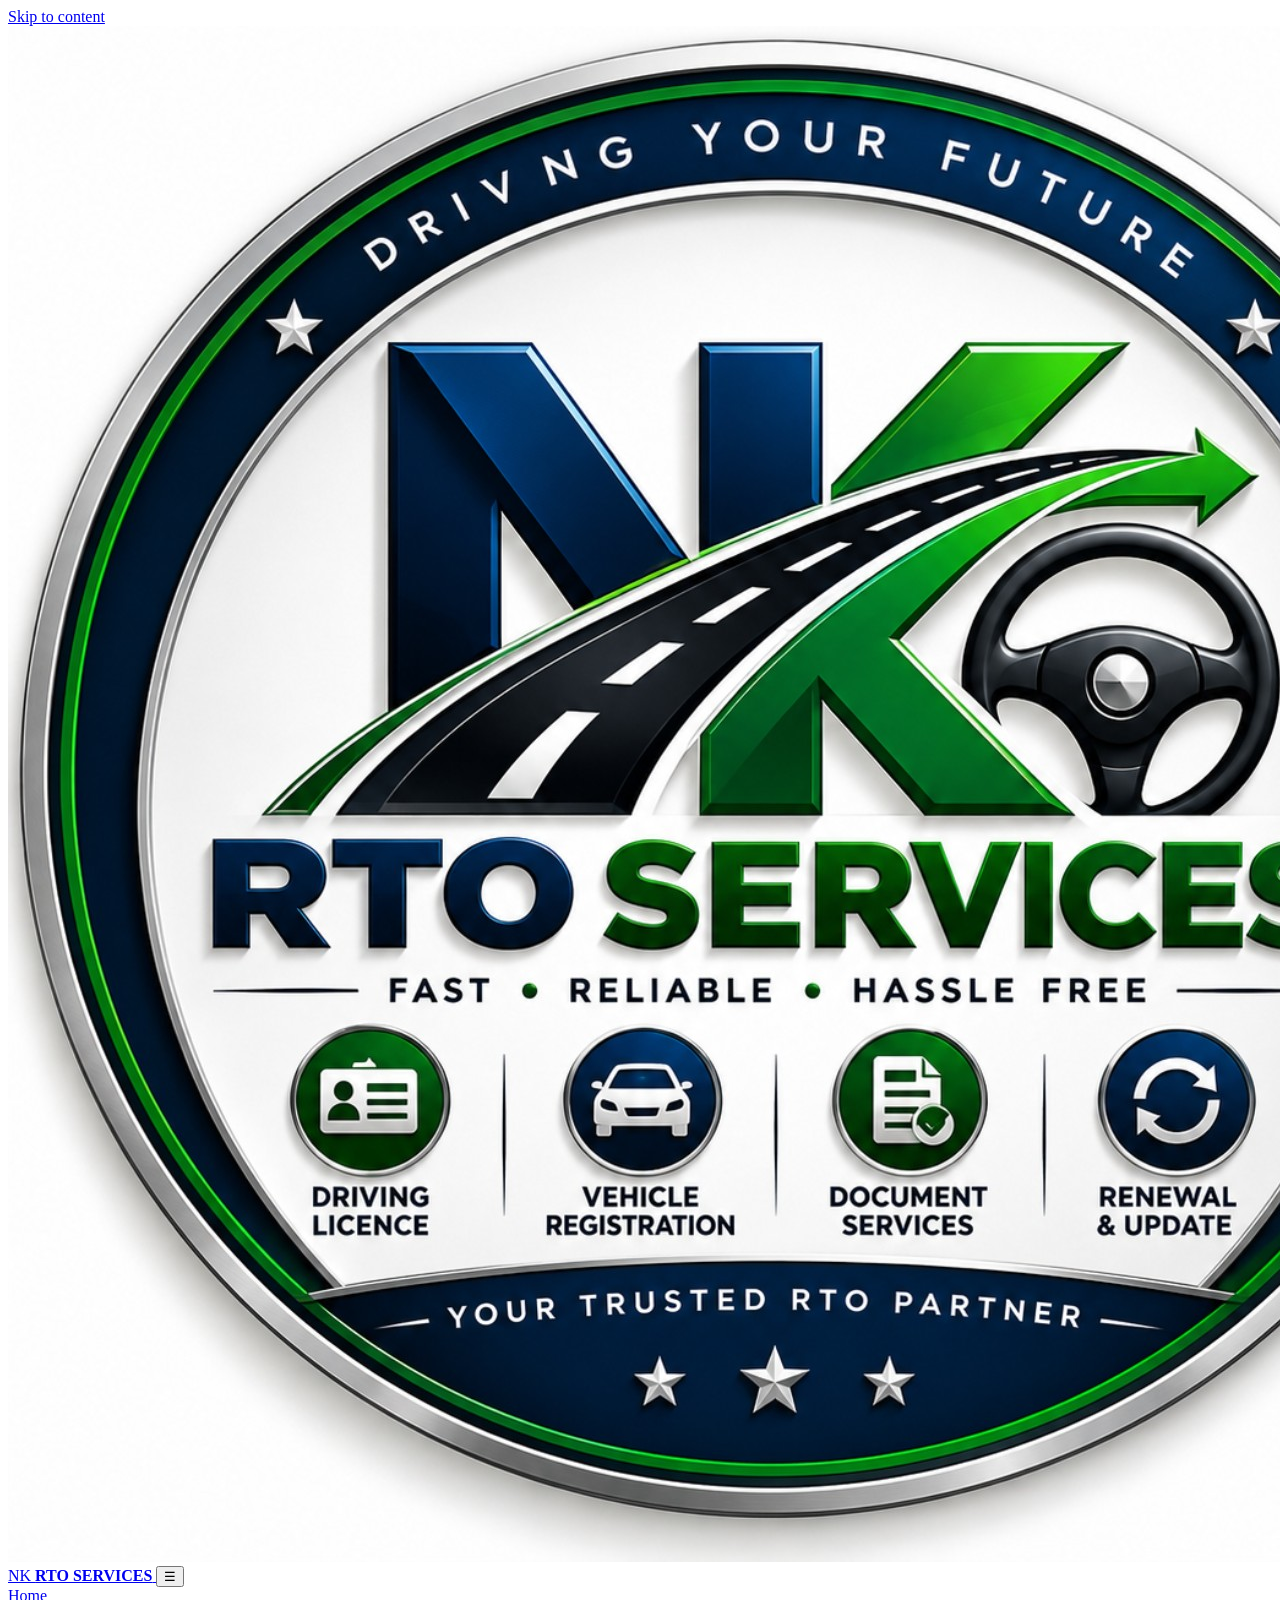
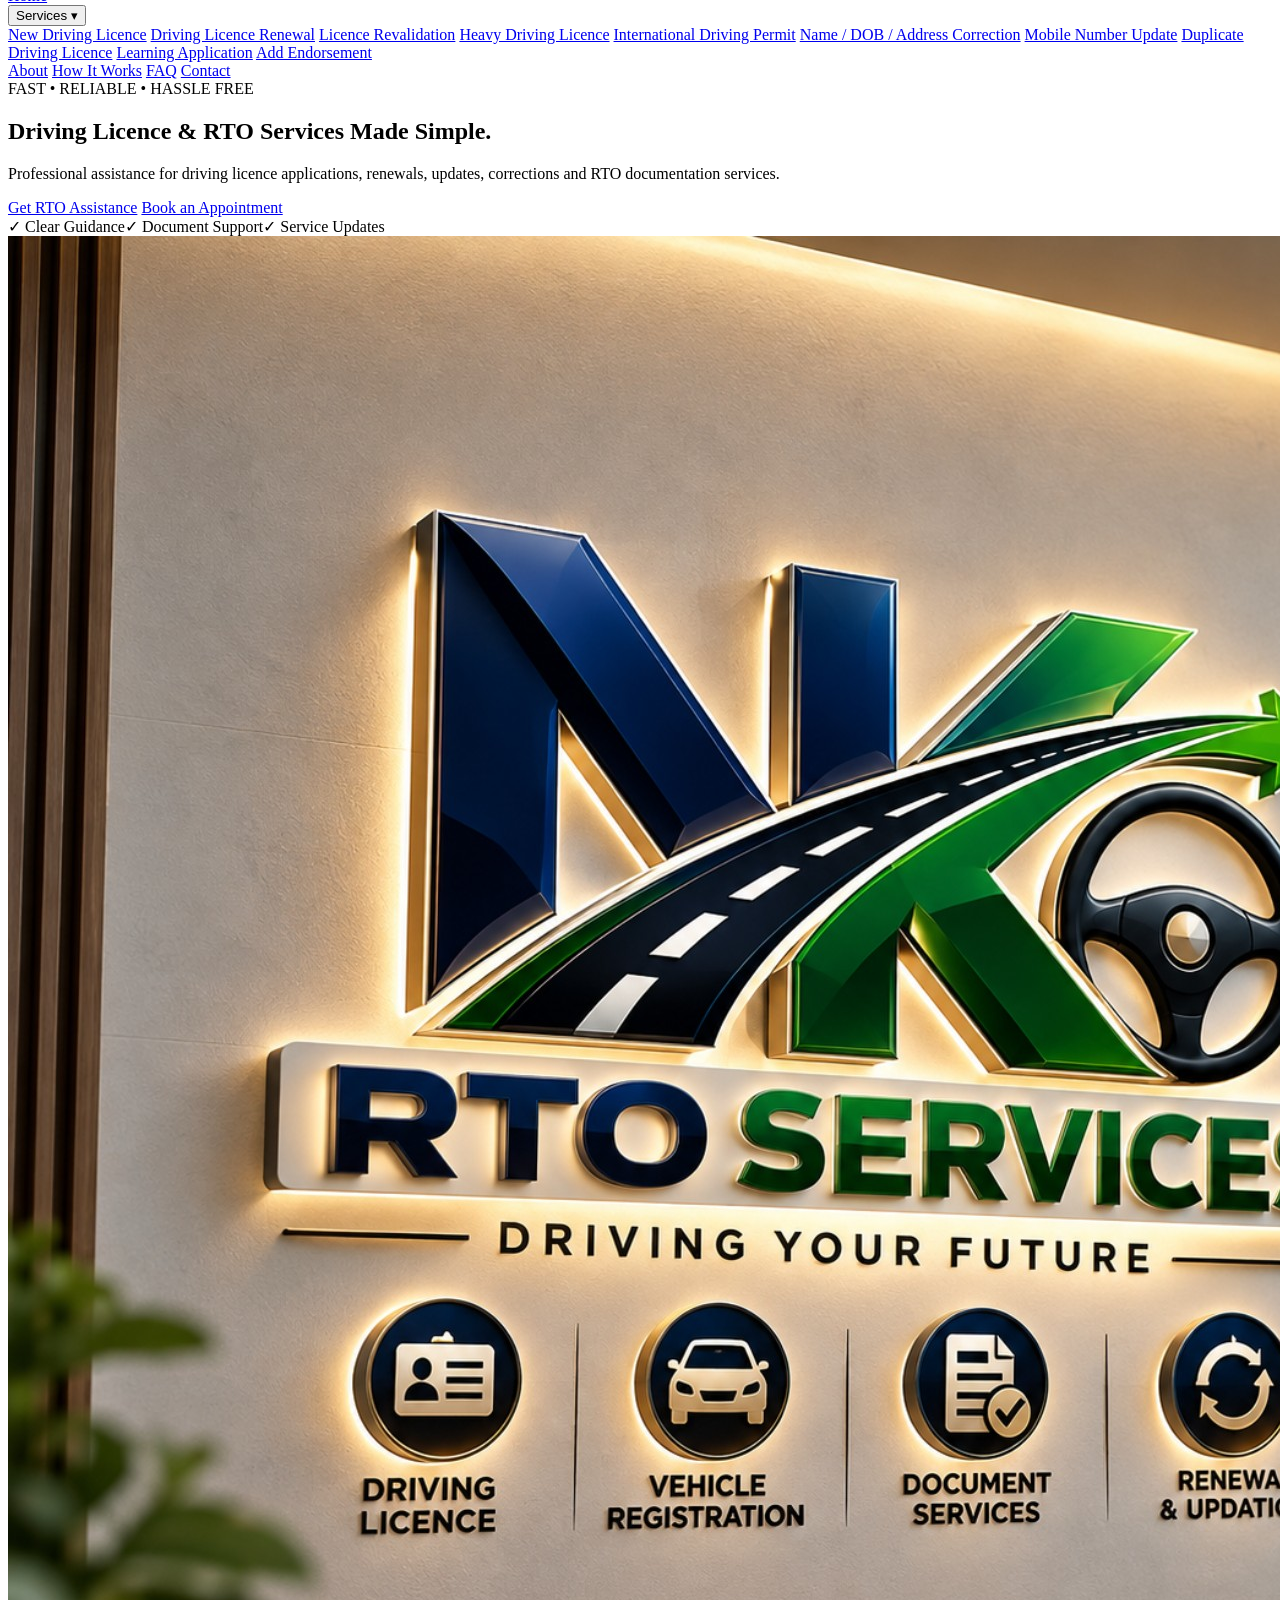
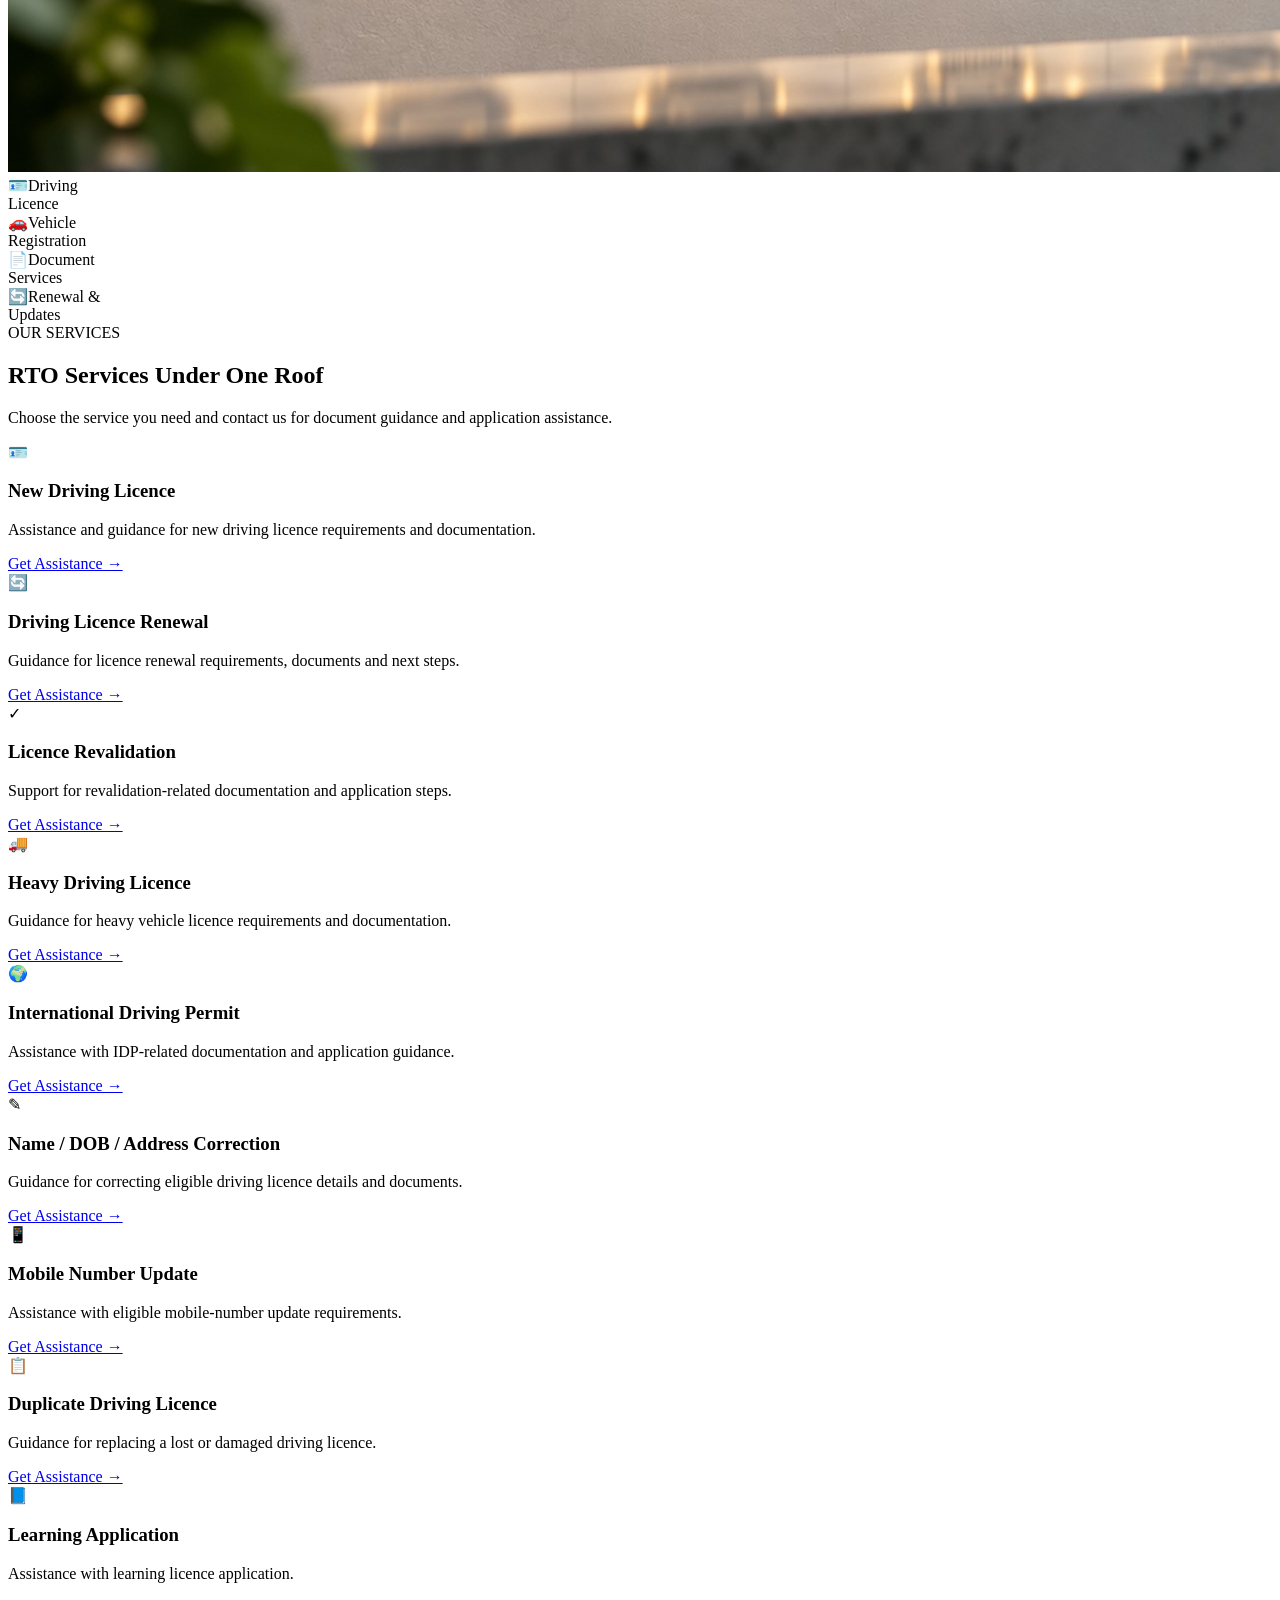
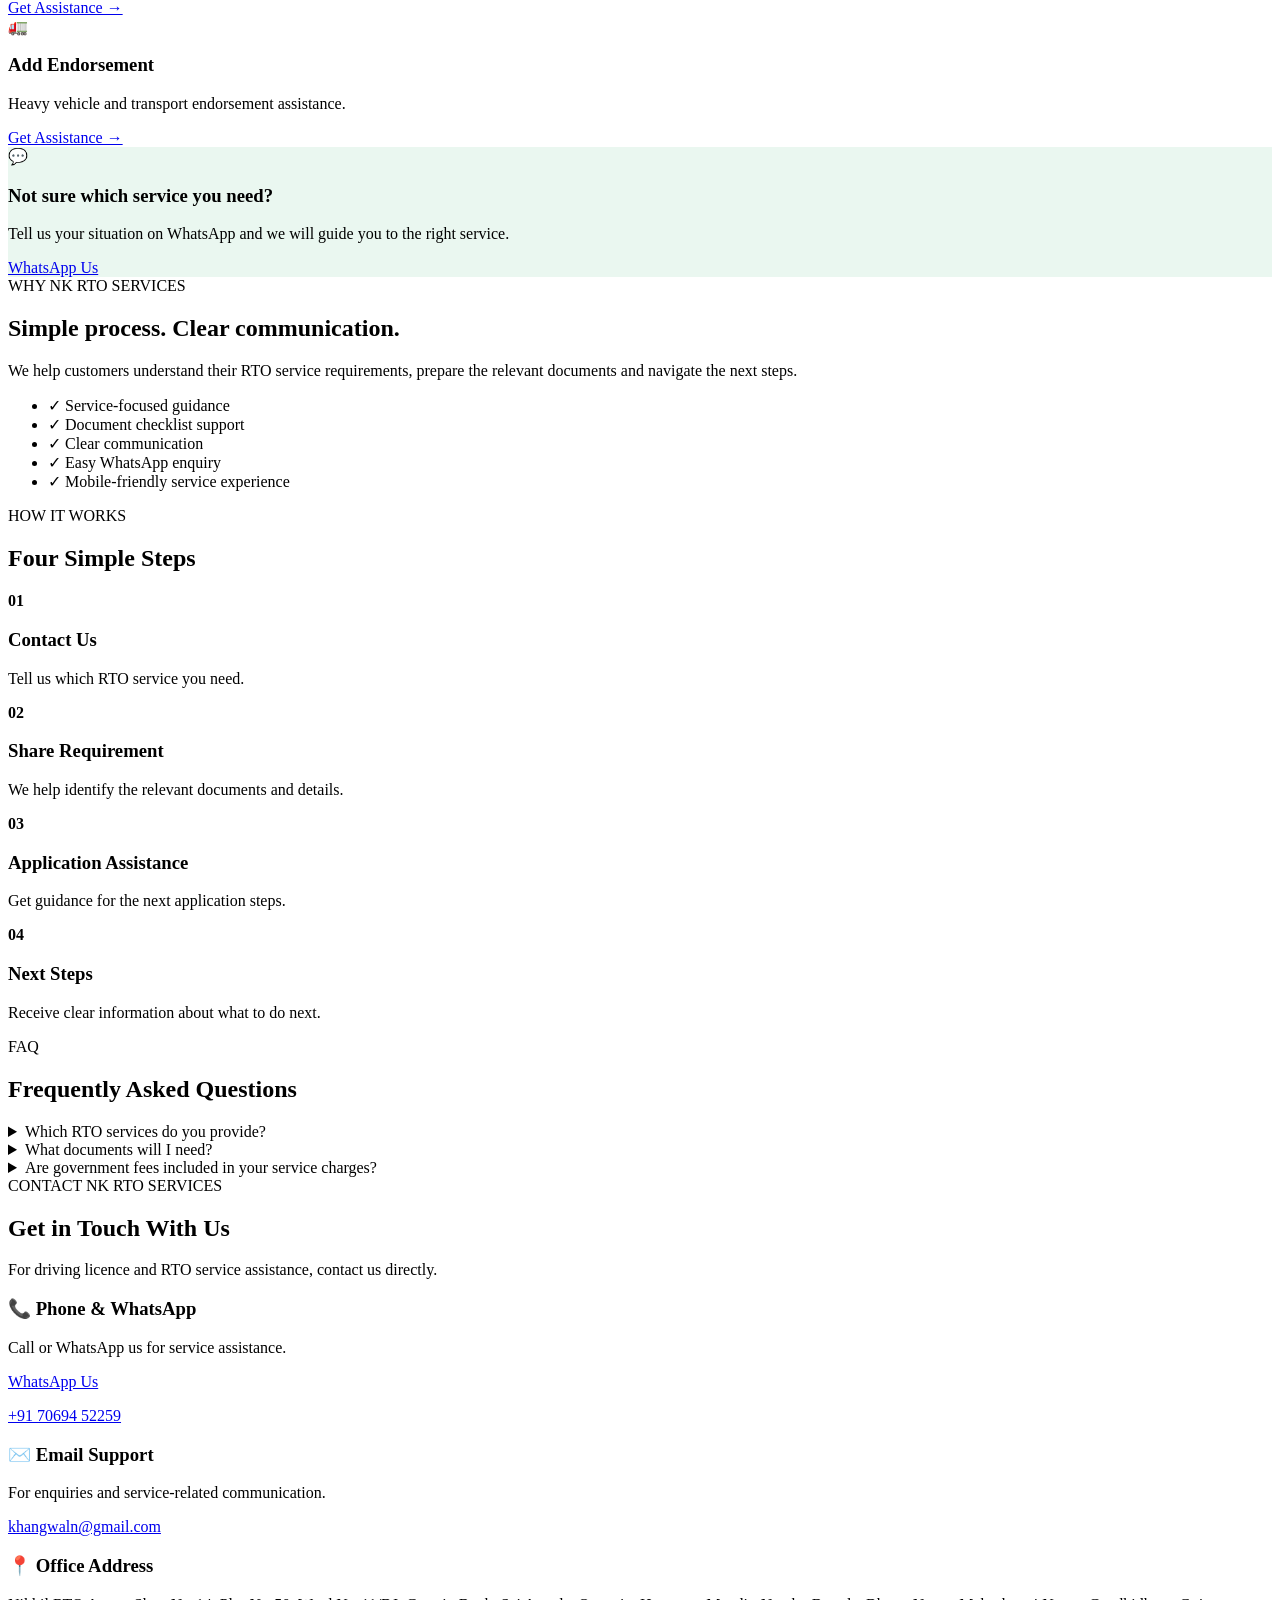
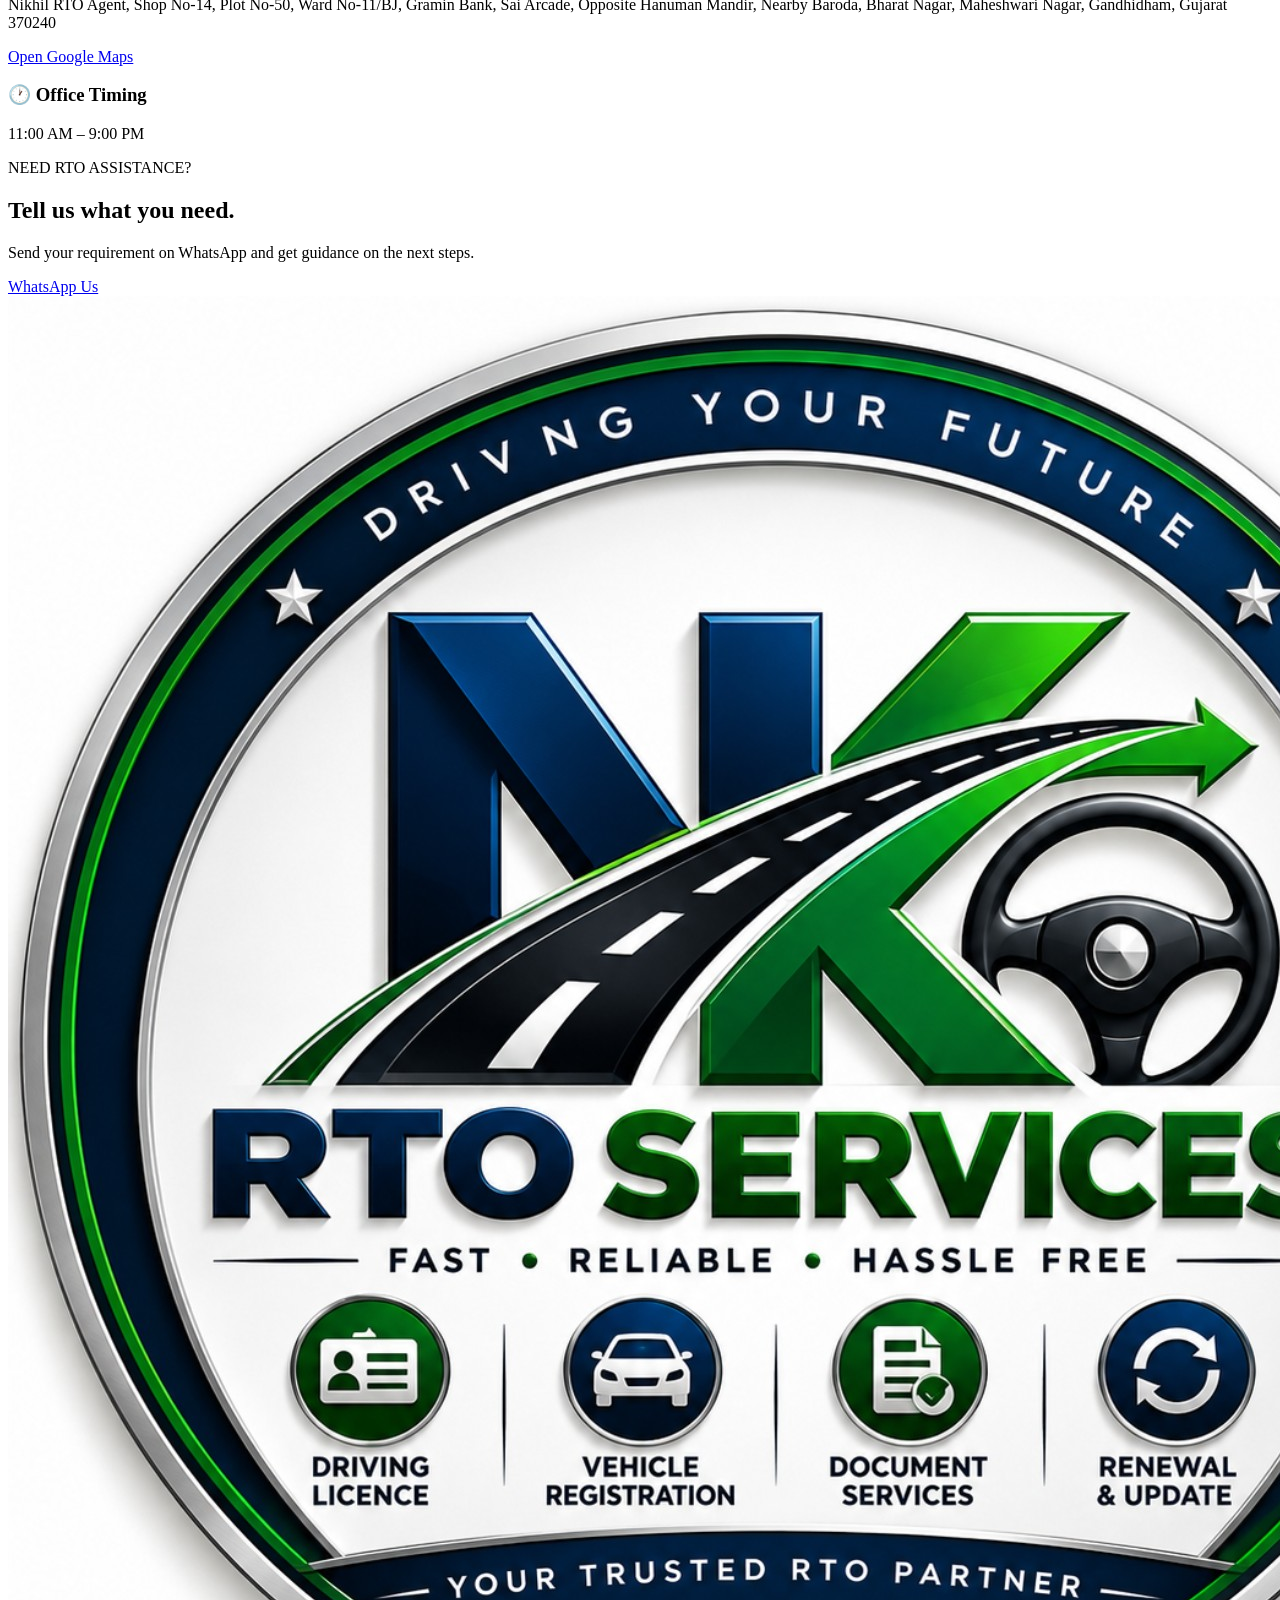
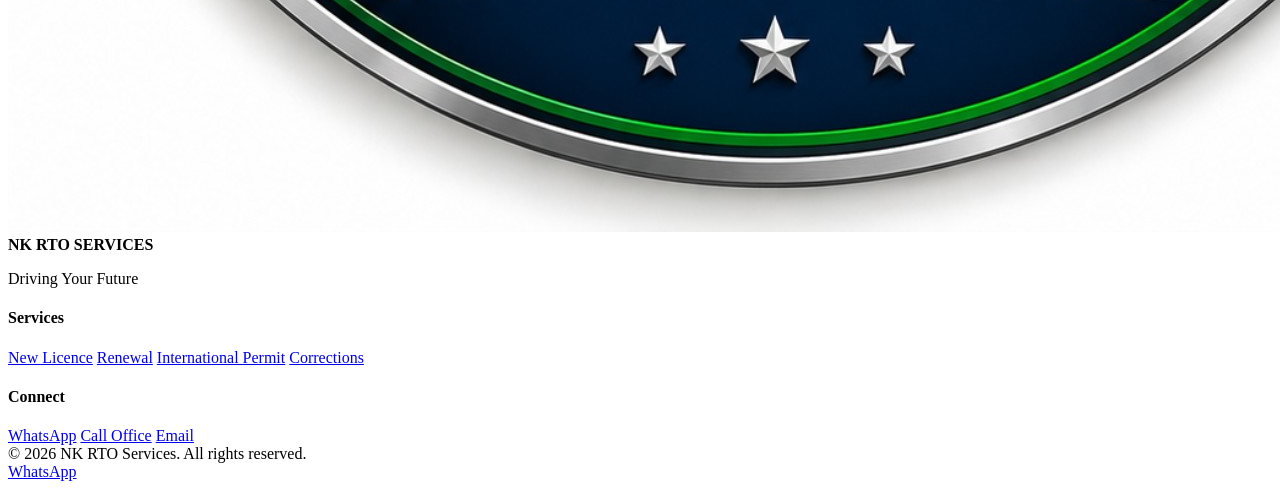
==== commit a19534e6: "Update index.html" ====
--- a/index.html
+++ b/index.html
@@ -6,6 +6,9 @@
   <title>NK RTO Services Gandhidham | Driving Licence & RTO Assistance</title>
   <meta name="description" content="NK RTO Services in Gandhidham, Gujarat provides assistance for driving licence applications, renewals, revalidation, corrections, international driving permits and other RTO documentation services.">
   <meta name="robots" content="index, follow">
+  <!-- Security: limit what the page may load (GitHub Pages cannot send HTTP headers) -->
+  <meta http-equiv="Content-Security-Policy" content="default-src 'self'; script-src 'self' 'unsafe-inline'; style-src 'self' 'unsafe-inline'; img-src 'self' data:; connect-src 'self'; object-src 'none'; base-uri 'self'; form-action 'none'">
+  <meta name="referrer" content="strict-origin-when-cross-origin">
   <meta name="theme-color" content="#061a35">
   <link rel="canonical" href="https://samuelmassey709-maker.github.io/nk-rto-services/">
   <link rel="icon" type="image/png" href="assets/nk-rto-circular-logo.png">
@@ -54,7 +57,6 @@
       "postalCode": "370240",
       "addressCountry": "IN"
     },
-    "openingHours": "Mo-Su 11:00-21:00",
     "hasMap": "https://share.google/nei4JFxTR4o9WKtnQ"
   }
   </script>
@@ -330,4 +332,5 @@
   })();
 </script>
 </body>
-</html>
+  </html>
+  
--- a/style.css
+++ b/style.css
@@ -1,160 +1,334 @@
-*{box-sizing:border-box}
-html{scroll-behavior:smooth;scroll-padding-top:90px}
-body{margin:0;font-family:Inter,ui-sans-serif,system-ui,-apple-system,BlinkMacSystemFont,"Segoe UI",sans-serif;color:#102039;background:#fff;line-height:1.6}
-a{text-decoration:none;color:inherit}
-img{max-width:100%;height:auto}
-:focus-visible{outline:3px solid #13a85c;outline-offset:3px;border-radius:6px}
-.skip-link{position:absolute;left:-9999px;top:10px;background:#078244;color:#fff;padding:10px 16px;border-radius:8px;z-index:100}
-.skip-link:focus{left:10px}
-.container{width:min(1160px,92%);margin:auto}
-
-/* Header */
-.site-header{position:sticky;top:0;z-index:50;background:rgba(255,255,255,.96);backdrop-filter:blur(14px);border-bottom:1px solid #e7edf3}
-.nav-wrap{height:78px;display:flex;align-items:center;justify-content:space-between}
-.brand{display:flex;align-items:center;gap:10px;font-size:17px;font-weight:900;color:#071a34}
-.brand img{width:55px;height:55px;object-fit:contain}
-.brand b{color:#087d43;margin-left:4px}
-.site-header nav{display:flex;align-items:center;gap:24px;font-size:14px;font-weight:750}
-.site-header nav>a,.nav-dropdown>button{background:none;border:0;font:inherit;color:#102039;cursor:pointer;padding:0}
-.site-header nav>a:hover,.nav-dropdown>button:hover{color:#078244}
-.nav-dropdown{position:relative}
-.dropdown-menu{display:none;position:absolute;top:30px;left:-15px;width:270px;background:#fff;border:1px solid #e4eaf0;border-radius:14px;padding:9px;box-shadow:0 20px 50px rgba(4,20,40,.13);max-height:70vh;overflow:auto}
-.nav-dropdown:hover .dropdown-menu,.nav-dropdown.open .dropdown-menu{display:block}
-.dropdown-menu a{display:block;padding:10px 12px;border-radius:9px;font-size:13px}
-.dropdown-menu a:hover{background:#f0f8f4;color:#087d43}
-.nav-cta{background:#078244!important;color:#fff!important;padding:10px 17px;border-radius:10px}
-.menu-toggle{display:none;border:0;background:none;font-size:26px;cursor:pointer;color:#102039}
-
-/* Hero */
-.hero{position:relative;overflow:hidden;background:linear-gradient(135deg,#061a35 0%,#0b294d 65%,#063e2a 100%);color:#fff;padding:80px 0 70px}
-.hero-glow{position:absolute;width:520px;height:520px;border-radius:50%;background:rgba(19,182,91,.13);filter:blur(30px);right:-180px;top:-150px}
-.hero-grid{position:relative;display:grid;grid-template-columns:1.05fr .95fr;gap:60px;align-items:center}
-.eyebrow{font-size:12px;letter-spacing:2.3px;font-weight:900;color:#13a85c;margin-bottom:12px}
-.hero .eyebrow{color:#6ff1a8}
-.hero h1{font-size:clamp(38px,5vw,66px);line-height:1.04;margin:0 0 20px;letter-spacing:-2px;max-width:700px}
-.hero-text{font-size:18px;color:#d6e1ee;max-width:620px}
-.hero-actions{display:flex;gap:13px;flex-wrap:wrap;margin:28px 0}
-.btn{display:inline-flex;align-items:center;justify-content:center;padding:13px 21px;border-radius:10px;font-weight:850;font-size:14px;cursor:pointer;transition:transform .2s,background .2s}
-.btn:hover{transform:translateY(-2px)}
-.btn-primary{background:#13a85c;color:#fff;box-shadow:0 10px 25px rgba(19,168,92,.25)}
-.btn-primary:hover{background:#0f9150}
-.btn-secondary{background:#fff;color:#0a1e38;border:1px solid #d5dee8}
-.btn-secondary:hover{background:#f3f7fa}
-.btn-outline{border:1px solid rgba(255,255,255,.35);color:#fff}
-.hero .btn-secondary{background:transparent;color:#fff;border:1px solid rgba(255,255,255,.35)}
-.trust-row{display:flex;gap:18px;flex-wrap:wrap;font-size:12px;color:#d9e6f0}
-.logo-frame{background:#fff;border-radius:26px;padding:12px;box-shadow:0 25px 80px rgba(0,0,0,.28);transform:rotate(1deg)}
-.logo-frame img{display:block;width:100%;border-radius:18px}
-
-/* Service strip */
-.service-strip{background:#fff;border-bottom:1px solid #e8edf2}
-.four-points{display:grid;grid-template-columns:repeat(4,1fr);padding:24px 0}
-.four-points>div{display:flex;align-items:center;justify-content:center;gap:12px;border-right:1px solid #e6ebef}
-.four-points>div:last-child{border-right:0}
-.four-points strong{font-size:25px}
-.four-points span{font-size:12px;font-weight:850;line-height:1.25;text-transform:uppercase;color:#24364e}
-
-/* Sections */
-.section{padding:85px 0}
-.section-head{text-align:center;max-width:720px;margin:0 auto 42px}
-.section h2{font-size:clamp(30px,4vw,46px);line-height:1.1;margin:0 0 13px;color:#0a1e38;letter-spacing:-1px}
-.section-head p{color:#667589}
-
-/* Cards */
-.cards{display:grid;grid-template-columns:repeat(4,1fr);gap:18px}
-.card{border:1px solid #e3e9ef;border-radius:18px;padding:25px;background:#fff;transition:.25s;box-shadow:0 8px 28px rgba(10,30,56,.04);display:flex;flex-direction:column}
-.card:hover{transform:translateY(-5px);box-shadow:0 18px 40px rgba(10,30,56,.10);border-color:#b9ddca}
-.card:target{border-color:#13a85c}
-.icon{display:grid;place-items:center;width:48px;height:48px;border-radius:13px;background:#edf8f2;font-size:23px;margin-bottom:17px}
-.card h3{font-size:18px;line-height:1.25;margin:0 0 9px}
-.card p{font-size:13px;color:#68778a;min-height:66px}
-.card>a:last-child{font-size:13px;font-weight:850;color:#087d43;margin-top:auto}
-.card .btn{margin-top:auto}
-.card .contact-line{font-size:15px;font-weight:700;color:#0a1e38;min-height:0;margin-top:12px}
-
-/* Contact */
-.contact-grid{display:grid;grid-template-columns:repeat(4,1fr);gap:18px}
-.contact-grid .card p:first-of-type{min-height:0}
-
-/* Dark section */
-.section-dark{background:#071c35;color:#fff}
-.section-dark h2{color:#fff}
-.section-dark p{color:#c8d5e2}
-.split{display:grid;grid-template-columns:1.2fr .8fr;gap:80px;align-items:center}
-.check-list{display:grid;gap:13px;list-style:none;padding:0;margin:0}
-.check-list li{padding:14px 16px;border:1px solid rgba(255,255,255,.13);border-radius:12px;background:rgba(255,255,255,.04)}
-
-/* Steps */
-.steps{display:grid;grid-template-columns:repeat(4,1fr);gap:18px}
-.steps>div{border-top:3px solid #13a85c;padding:22px;background:#f8fafb;border-radius:0 0 15px 15px}
-.steps b{font-size:13px;color:#078244}
-.steps h3{margin:9px 0 5px}
-.steps p{font-size:13px;color:#697789}
-
-/* FAQ */
-.faq-section{background:#f7f9fb}
-.narrow{max-width:850px}
-.faq-section details{background:#fff;border:1px solid #e1e7ed;border-radius:12px;padding:17px 20px;margin:12px 0}
-.faq-section summary{font-weight:800;cursor:pointer}
-.faq-section details p{color:#667589;margin-bottom:0}
-
-/* CTA */
-.cta-section{padding:60px 0;background:#eaf7f0}
-.cta-box{display:flex;align-items:center;justify-content:space-between;gap:25px;background:#fff;border:1px solid #d7eadf;border-radius:24px;padding:34px 38px;box-shadow:0 15px 40px rgba(10,50,30,.07)}
-.cta-box h2{margin:0 0 6px;font-size:34px}
-.cta-box p{margin:0;color:#667589}
-
-/* Footer */
-footer{background:#06162b;color:#d9e4ef;padding:55px 0 20px}
-.footer-grid{display:grid;grid-template-columns:2fr 1fr 1fr;gap:40px}
-.footer-brand{display:flex;gap:15px;align-items:center}
-.footer-brand img{width:75px;height:75px;object-fit:contain;background:#fff;border-radius:50%}
-.footer-brand strong{color:#fff}
-.footer-brand p{margin:3px 0;color:#89d5ac;font-size:13px}
-.footer-grid h4{color:#fff;margin-top:0}
-.footer-grid>div>a{display:block;color:#b7c7d7;font-size:13px;margin:8px 0}
-.footer-grid>div>a:hover{color:#fff}
-.copyright{border-top:1px solid rgba(255,255,255,.1);margin-top:40px;padding-top:17px;font-size:12px;color:#8fa1b4}
-
-/* Floating WhatsApp button */
-.floating-wa{position:fixed;right:18px;bottom:18px;z-index:60;background:#25d366;color:#fff;font-weight:800;font-size:14px;padding:12px 18px;border-radius:999px;box-shadow:0 10px 30px rgba(37,211,102,.35)}
-.floating-wa:hover{transform:translateY(-2px)}
-
-@media (prefers-reduced-motion:reduce){*{transition:none!important;scroll-behavior:auto!important}}
-
-@media(max-width:1000px){
-  .contact-grid{grid-template-columns:repeat(2,1fr)}
-}
-
-@media(max-width:900px){
-  .site-header nav{display:none}
-  .site-header nav.open{display:flex;position:absolute;top:78px;left:0;right:0;background:#fff;padding:16px 5%;flex-direction:column;align-items:stretch;border-bottom:1px solid #ddd;gap:14px;box-shadow:0 20px 40px rgba(4,20,40,.1)}
-  .menu-toggle{display:block}
-  .dropdown-menu{position:static;width:auto;box-shadow:none;border:0;display:none;padding-left:15px;max-height:none}
-  .nav-dropdown.open .dropdown-menu{display:block}
-  .nav-dropdown:hover .dropdown-menu{display:none}
-  .nav-dropdown.open:hover .dropdown-menu{display:block}
-  .hero-grid,.split{grid-template-columns:1fr}
-  .hero{padding-top:55px}
-  .cards{grid-template-columns:repeat(2,1fr)}
-  .steps{grid-template-columns:repeat(2,1fr)}
-  .four-points{grid-template-columns:repeat(2,1fr);gap:0}
-  .four-points>div{padding:15px;border-bottom:1px solid #e6ebef}
-  .four-points>div:nth-child(2){border-right:0}
-  .cta-box{flex-direction:column;align-items:flex-start}
-  .footer-grid{grid-template-columns:1fr 1fr}
-}
-
-@media(max-width:560px){
-  .brand span{display:none}
-  .hero h1{font-size:40px}
-  .hero-text{font-size:16px}
-  .cards,.steps,.footer-grid,.contact-grid{grid-template-columns:1fr}
-  .four-points{grid-template-columns:1fr 1fr}
-  .section{padding:60px 0}
-  .logo-frame{padding:7px}
-  .trust-row{gap:9px}
-  .cta-box{padding:26px}
-  .cta-box h2{font-size:28px}
-  .card p{min-height:0}
-}
+<!doctype html>
+<html lang="en">
+<head>
+  <meta charset="utf-8">
+  <meta name="viewport" content="width=device-width, initial-scale=1">
+  <title>NK RTO Services Gandhidham | Driving Licence & RTO Assistance</title>
+  <meta name="description" content="NK RTO Services in Gandhidham, Gujarat provides assistance for driving licence applications, renewals, revalidation, corrections, international driving permits and other RTO documentation services.">
+  <meta name="robots" content="index, follow">
+  <meta name="theme-color" content="#061a35">
+  <link rel="canonical" href="https://samuelmassey709-maker.github.io/nk-rto-services/">
+  <link rel="icon" type="image/png" href="assets/nk-rto-circular-logo.png">
+  <link rel="stylesheet" href="style.css">
+  <meta name="google-site-verification" content="TuHi1AUaf_e6mBGuSEscNie9r24Yye5WXCcw0gKPIq0">
+
+  <!-- Open Graph SEO -->
+  <meta name="author" content="NK RTO Services">
+  <meta property="og:type" content="website">
+  <meta property="og:title" content="NK RTO Services Gandhidham | Driving Licence & RTO Assistance">
+  <meta property="og:description" content="Driving licence and RTO service assistance from NK RTO Services, Gandhidham, Gujarat.">
+  <meta property="og:url" content="https://samuelmassey709-maker.github.io/nk-rto-services/">
+  <meta property="og:image" content="https://samuelmassey709-maker.github.io/nk-rto-services/assets/nk-rto-circular-logo.png">
+  <meta property="og:site_name" content="NK RTO Services">
+  <meta name="twitter:card" content="summary">
+
+  <!-- Small layout fixes on top of style.css -->
+  <style>
+    /* "Not sure" card spans two columns so the last row is full */
+    .cta-card{grid-column:span 2;background:#eaf7f0;border-color:#d7eadf}
+    .cta-card p{min-height:0}
+    .cta-card .btn{margin-top:auto;align-self:flex-start}
+    @media (max-width:900px){.cta-card{grid-column:span 2}}
+    @media (max-width:560px){
+      .cta-card{grid-column:auto}
+      /* Keep the floating WhatsApp button from covering the last content */
+      body{padding-bottom:70px}
+      .floating-wa{right:12px;bottom:12px;padding:10px 14px;font-size:13px}
+    }
+  </style>
+
+  <!-- LocalBusiness SEO Schema -->
+  <script type="application/ld+json">
+  {
+    "@context": "https://schema.org",
+    "@type": "LocalBusiness",
+    "name": "NK RTO Services",
+    "url": "https://samuelmassey709-maker.github.io/nk-rto-services/",
+    "telephone": "+917069452259",
+    "email": "khangwaln@gmail.com",
+    "address": {
+      "@type": "PostalAddress",
+      "streetAddress": "Nikhil RTO Agent, Shop No-14, Plot No-50, Ward No-11/BJ, Gramin Bank, Sai Arcade, Opposite Hanuman Mandir, Bharat Nagar, Maheshwari Nagar",
+      "addressLocality": "Gandhidham",
+      "addressRegion": "Gujarat",
+      "postalCode": "370240",
+      "addressCountry": "IN"
+    },
+    "openingHours": "Mo-Su 11:00-21:00",
+    "hasMap": "https://share.google/nei4JFxTR4o9WKtnQ"
+  }
+  </script>
+
+  <!-- FAQ SEO Schema -->
+  <script type="application/ld+json">
+  {
+    "@context": "https://schema.org",
+    "@type": "FAQPage",
+    "mainEntity": [
+      {
+        "@type": "Question",
+        "name": "Which RTO services do you provide?",
+        "acceptedAnswer": {"@type": "Answer", "text": "We provide assistance and guidance for driving licence and selected RTO documentation services listed on this website."}
+      },
+      {
+        "@type": "Question",
+        "name": "What documents will I need?",
+        "acceptedAnswer": {"@type": "Answer", "text": "Requirements vary by service and applicant. Contact us with your exact requirement so we can guide you on the applicable document checklist."}
+      },
+      {
+        "@type": "Question",
+        "name": "Are government fees included in your service charges?",
+        "acceptedAnswer": {"@type": "Answer", "text": "Any applicable official fees and our service charges should be confirmed before proceeding. We do not display unverified fee claims on this website."}
+      }
+    ]
+  }
+  </script>
+</head>
+
+<body>
+<a class="skip-link" href="#home">Skip to content</a>
+
+<header class="site-header">
+  <div class="container nav-wrap">
+    <a class="brand" href="#home" aria-label="NK RTO Services home">
+      <img src="assets/nk-rto-circular-logo.png" alt="NK RTO Services logo">
+      <span>NK <b>RTO SERVICES</b></span>
+    </a>
+    <button class="menu-toggle" aria-label="Open menu" aria-expanded="false" aria-controls="main-nav">☰</button>
+    <nav id="main-nav" aria-label="Main">
+      <a href="#home">Home</a>
+      <div class="nav-dropdown">
+        <button type="button" aria-expanded="false">Services ▾</button>
+        <div class="dropdown-menu">
+          <a href="#new-licence">New Driving Licence</a>
+          <a href="#renewal">Driving Licence Renewal</a>
+          <a href="#revalidation">Licence Revalidation</a>
+          <a href="#heavy">Heavy Driving Licence</a>
+          <a href="#idp">International Driving Permit</a>
+          <a href="#corrections">Name / DOB / Address Correction</a>
+          <a href="#mobile">Mobile Number Update</a>
+          <a href="#duplicate">Duplicate Driving Licence</a>
+          <a href="#learning-application">Learning Application</a>
+          <a href="#endorsement">Add Endorsement</a>
+        </div>
+      </div>
+      <a href="#about">About</a>
+      <a href="#how">How It Works</a>
+      <a href="#faq">FAQ</a>
+      <a href="#contact" class="nav-cta">Contact</a>
+    </nav>
+  </div>
+</header>
+
+<main id="home">
+  <section class="hero">
+    <div class="hero-glow" aria-hidden="true"></div>
+    <div class="container hero-grid">
+      <div class="hero-copy">
+        <div class="eyebrow">FAST • RELIABLE • HASSLE FREE</div>
+        <h1>Driving Licence &amp; RTO Services Made Simple.</h1>
+        <p class="hero-text">Professional assistance for driving licence applications, renewals, updates, corrections and RTO documentation services.</p>
+        <div class="hero-actions">
+          <a class="btn btn-primary" href="https://wa.me/917069452259?text=Hello%20NK%20RTO%20Services%2C%20I%20need%20RTO%20service%20assistance." target="_blank" rel="noopener">Get RTO Assistance</a>
+          <a class="btn btn-secondary" href="https://wa.me/917069452259?text=Hello%20NK%20RTO%20Services%2C%20I%20would%20like%20to%20book%20an%20appointment." target="_blank" rel="noopener">Book an Appointment</a>
+        </div>
+        <div class="trust-row">
+          <span>✓ Clear Guidance</span><span>✓ Document Support</span><span>✓ Service Updates</span>
+        </div>
+      </div>
+      <div class="hero-visual">
+        <div class="logo-frame">
+          <img src="assets/nk-rto-wall-sign.png" alt="NK RTO Services premium wall sign">
+        </div>
+      </div>
+    </div>
+  </section>
+
+  <section class="service-strip" aria-label="Service categories">
+    <div class="container four-points">
+      <div><strong aria-hidden="true">🪪</strong><span>Driving<br>Licence</span></div>
+      <div><strong aria-hidden="true">🚗</strong><span>Vehicle<br>Registration</span></div>
+      <div><strong aria-hidden="true">📄</strong><span>Document<br>Services</span></div>
+      <div><strong aria-hidden="true">🔄</strong><span>Renewal &amp;<br>Updates</span></div>
+    </div>
+  </section>
+
+  <section id="services" class="section">
+    <div class="container">
+      <div class="section-head">
+        <div class="eyebrow">OUR SERVICES</div>
+        <h2>RTO Services Under One Roof</h2>
+        <p>Choose the service you need and contact us for document guidance and application assistance.</p>
+      </div>
+      <div class="cards">
+        <article class="card" id="new-licence"><span class="icon" aria-hidden="true">🪪</span><h3>New Driving Licence</h3><p>Assistance and guidance for new driving licence requirements and documentation.</p><a href="#contact">Get Assistance →</a></article>
+        <article class="card" id="renewal"><span class="icon" aria-hidden="true">🔄</span><h3>Driving Licence Renewal</h3><p>Guidance for licence renewal requirements, documents and next steps.</p><a href="#contact">Get Assistance →</a></article>
+        <article class="card" id="revalidation"><span class="icon" aria-hidden="true">✓</span><h3>Licence Revalidation</h3><p>Support for revalidation-related documentation and application steps.</p><a href="#contact">Get Assistance →</a></article>
+        <article class="card" id="heavy"><span class="icon" aria-hidden="true">🚚</span><h3>Heavy Driving Licence</h3><p>Guidance for heavy vehicle licence requirements and documentation.</p><a href="#contact">Get Assistance →</a></article>
+        <article class="card" id="idp"><span class="icon" aria-hidden="true">🌍</span><h3>International Driving Permit</h3><p>Assistance with IDP-related documentation and application guidance.</p><a href="#contact">Get Assistance →</a></article>
+        <article class="card" id="corrections"><span class="icon" aria-hidden="true">✎</span><h3>Name / DOB / Address Correction</h3><p>Guidance for correcting eligible driving licence details and documents.</p><a href="#contact">Get Assistance →</a></article>
+        <article class="card" id="mobile"><span class="icon" aria-hidden="true">📱</span><h3>Mobile Number Update</h3><p>Assistance with eligible mobile-number update requirements.</p><a href="#contact">Get Assistance →</a></article>
+        <article class="card" id="duplicate"><span class="icon" aria-hidden="true">📋</span><h3>Duplicate Driving Licence</h3><p>Guidance for replacing a lost or damaged driving licence.</p><a href="#contact">Get Assistance →</a></article>
+        <article class="card" id="learning-application"><span class="icon" aria-hidden="true">📘</span><h3>Learning Application</h3><p>Assistance with learning licence application.</p><a href="#contact">Get Assistance →</a></article>
+        <article class="card" id="endorsement"><span class="icon" aria-hidden="true">🚛</span><h3>Add Endorsement</h3><p>Heavy vehicle and transport endorsement assistance.</p><a href="#contact">Get Assistance →</a></article>
+        <article class="card cta-card">
+          <span class="icon" aria-hidden="true">💬</span>
+          <h3>Not sure which service you need?</h3>
+          <p>Tell us your situation on WhatsApp and we will guide you to the right service.</p>
+          <a class="btn btn-primary" href="https://wa.me/917069452259?text=Hello%20NK%20RTO%20Services%2C%20I%20am%20not%20sure%20which%20service%20I%20need." target="_blank" rel="noopener">WhatsApp Us</a>
+        </article>
+      </div>
+    </div>
+  </section>
+
+  <section id="about" class="section section-dark">
+    <div class="container split">
+      <div>
+        <div class="eyebrow">WHY NK RTO SERVICES</div>
+        <h2>Simple process. Clear communication.</h2>
+        <p>We help customers understand their RTO service requirements, prepare the relevant documents and navigate the next steps.</p>
+      </div>
+      <ul class="check-list">
+        <li>✓ Service-focused guidance</li>
+        <li>✓ Document checklist support</li>
+        <li>✓ Clear communication</li>
+        <li>✓ Easy WhatsApp enquiry</li>
+        <li>✓ Mobile-friendly service experience</li>
+      </ul>
+    </div>
+  </section>
+
+  <section id="how" class="section">
+    <div class="container">
+      <div class="section-head">
+        <div class="eyebrow">HOW IT WORKS</div>
+        <h2>Four Simple Steps</h2>
+      </div>
+      <div class="steps">
+        <div><b>01</b><h3>Contact Us</h3><p>Tell us which RTO service you need.</p></div>
+        <div><b>02</b><h3>Share Requirement</h3><p>We help identify the relevant documents and details.</p></div>
+        <div><b>03</b><h3>Application Assistance</h3><p>Get guidance for the next application steps.</p></div>
+        <div><b>04</b><h3>Next Steps</h3><p>Receive clear information about what to do next.</p></div>
+      </div>
+    </div>
+  </section>
+
+  <section id="faq" class="section faq-section">
+    <div class="container narrow">
+      <div class="section-head">
+        <div class="eyebrow">FAQ</div>
+        <h2>Frequently Asked Questions</h2>
+      </div>
+      <details><summary>Which RTO services do you provide?</summary><p>We provide assistance and guidance for driving licence and selected RTO documentation services listed on this website.</p></details>
+      <details><summary>What documents will I need?</summary><p>Requirements vary by service and applicant. Contact us with your exact requirement so we can guide you on the applicable document checklist.</p></details>
+      <details><summary>Are government fees included in your service charges?</summary><p>Any applicable official fees and our service charges should be confirmed before proceeding. We do not display unverified fee claims on this website.</p></details>
+    </div>
+  </section>
+
+  <section id="contact" class="section">
+    <div class="container">
+      <div class="section-head">
+        <div class="eyebrow">CONTACT NK RTO SERVICES</div>
+        <h2>Get in Touch With Us</h2>
+        <p>For driving licence and RTO service assistance, contact us directly.</p>
+      </div>
+
+      <div class="contact-grid">
+        <div class="card">
+          <h3>📞 Phone &amp; WhatsApp</h3>
+          <p>Call or WhatsApp us for service assistance.</p>
+          <a class="btn btn-primary" href="https://wa.me/917069452259?text=Hello%20NK%20RTO%20Services%2C%20I%20need%20RTO%20service%20assistance." target="_blank" rel="noopener">WhatsApp Us</a>
+          <p class="contact-line"><a href="tel:+917069452259">+91 70694 52259</a></p>
+        </div>
+
+        <div class="card">
+          <h3>✉️ Email Support</h3>
+          <p>For enquiries and service-related communication.</p>
+          <a class="contact-line" href="mailto:khangwaln@gmail.com">khangwaln@gmail.com</a>
+        </div>
+
+        <div class="card">
+          <h3>📍 Office Address</h3>
+          <p>Nikhil RTO Agent, Shop No-14, Plot No-50, Ward No-11/BJ, Gramin Bank, Sai Arcade, Opposite Hanuman Mandir, Nearby Baroda, Bharat Nagar, Maheshwari Nagar, Gandhidham, Gujarat 370240</p>
+          <a class="btn btn-secondary" href="https://share.google/nei4JFxTR4o9WKtnQ" target="_blank" rel="noopener">Open Google Maps</a>
+        </div>
+
+        <div class="card">
+          <h3>🕐 Office Timing</h3>
+          <p>11:00 AM – 9:00 PM</p>
+        </div>
+      </div>
+    </div>
+  </section>
+
+  <section id="appointment" class="cta-section">
+    <div class="container cta-box">
+      <div>
+        <div class="eyebrow">NEED RTO ASSISTANCE?</div>
+        <h2>Tell us what you need.</h2>
+        <p>Send your requirement on WhatsApp and get guidance on the next steps.</p>
+      </div>
+      <a class="btn btn-primary" href="https://wa.me/917069452259?text=Hello%20NK%20RTO%20Services%2C%20I%20need%20assistance." target="_blank" rel="noopener">WhatsApp Us</a>
+    </div>
+  </section>
+</main>
+
+<footer>
+  <div class="container footer-grid">
+    <div class="footer-brand">
+      <img src="assets/nk-rto-circular-logo.png" alt="NK RTO Services logo">
+      <div><strong>NK RTO SERVICES</strong><p>Driving Your Future</p></div>
+    </div>
+    <div>
+      <h4>Services</h4>
+      <a href="#new-licence">New Licence</a>
+      <a href="#renewal">Renewal</a>
+      <a href="#idp">International Permit</a>
+      <a href="#corrections">Corrections</a>
+    </div>
+    <div>
+      <h4>Connect</h4>
+      <a href="https://wa.me/917069452259" target="_blank" rel="noopener">WhatsApp</a>
+      <a href="tel:+917069452259">Call Office</a>
+      <a href="mailto:khangwaln@gmail.com">Email</a>
+    </div>
+  </div>
+  <div class="container copyright">© 2026 NK RTO Services. All rights reserved.</div>
+</footer>
+
+<a class="floating-wa" href="https://wa.me/917069452259?text=Hello%20NK%20RTO%20Services%2C%20I%20need%20assistance." target="_blank" rel="noopener" aria-label="Chat with NK RTO Services on WhatsApp">WhatsApp</a>
+
+<script>
+  (function () {
+    const toggle = document.querySelector('.menu-toggle');
+    const nav = document.querySelector('#main-nav');
+
+    toggle.addEventListener('click', () => {
+      const open = nav.classList.toggle('open');
+      toggle.setAttribute('aria-expanded', String(open));
+    });
+
+    // Mobile-friendly dropdown (hover does not work on touch screens)
+    const dropdown = document.querySelector('.nav-dropdown');
+    const dropBtn = dropdown.querySelector('button');
+    dropBtn.addEventListener('click', () => {
+      const open = dropdown.classList.toggle('open');
+      dropBtn.setAttribute('aria-expanded', String(open));
+    });
+
+    document.querySelectorAll('#main-nav a').forEach(a => a.addEventListener('click', () => {
+      nav.classList.remove('open');
+      toggle.setAttribute('aria-expanded', 'false');
+    }));
+
+    document.addEventListener('keydown', e => {
+      if (e.key === 'Escape') {
+        nav.classList.remove('open');
+        dropdown.classList.remove('open');
+      }
+    });
+  })();
+</script>
+</body>
+</html>
+                           
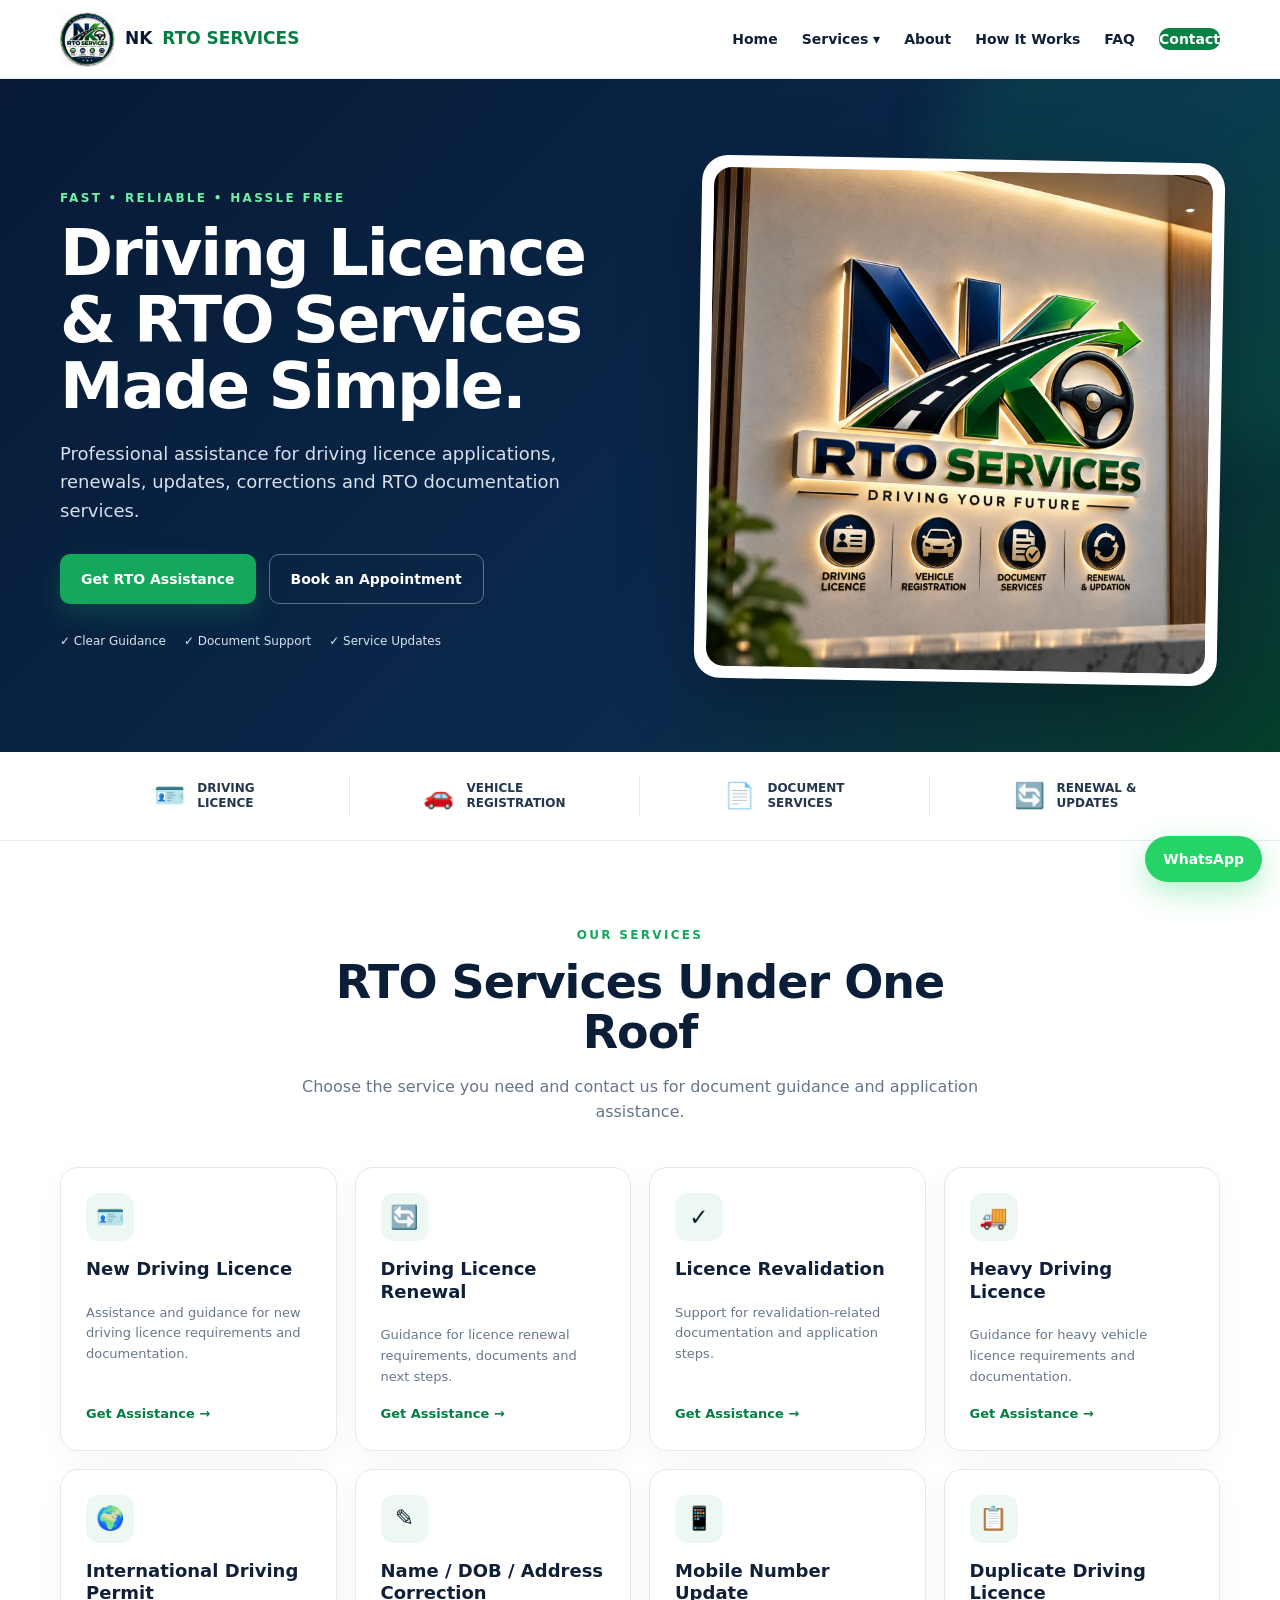
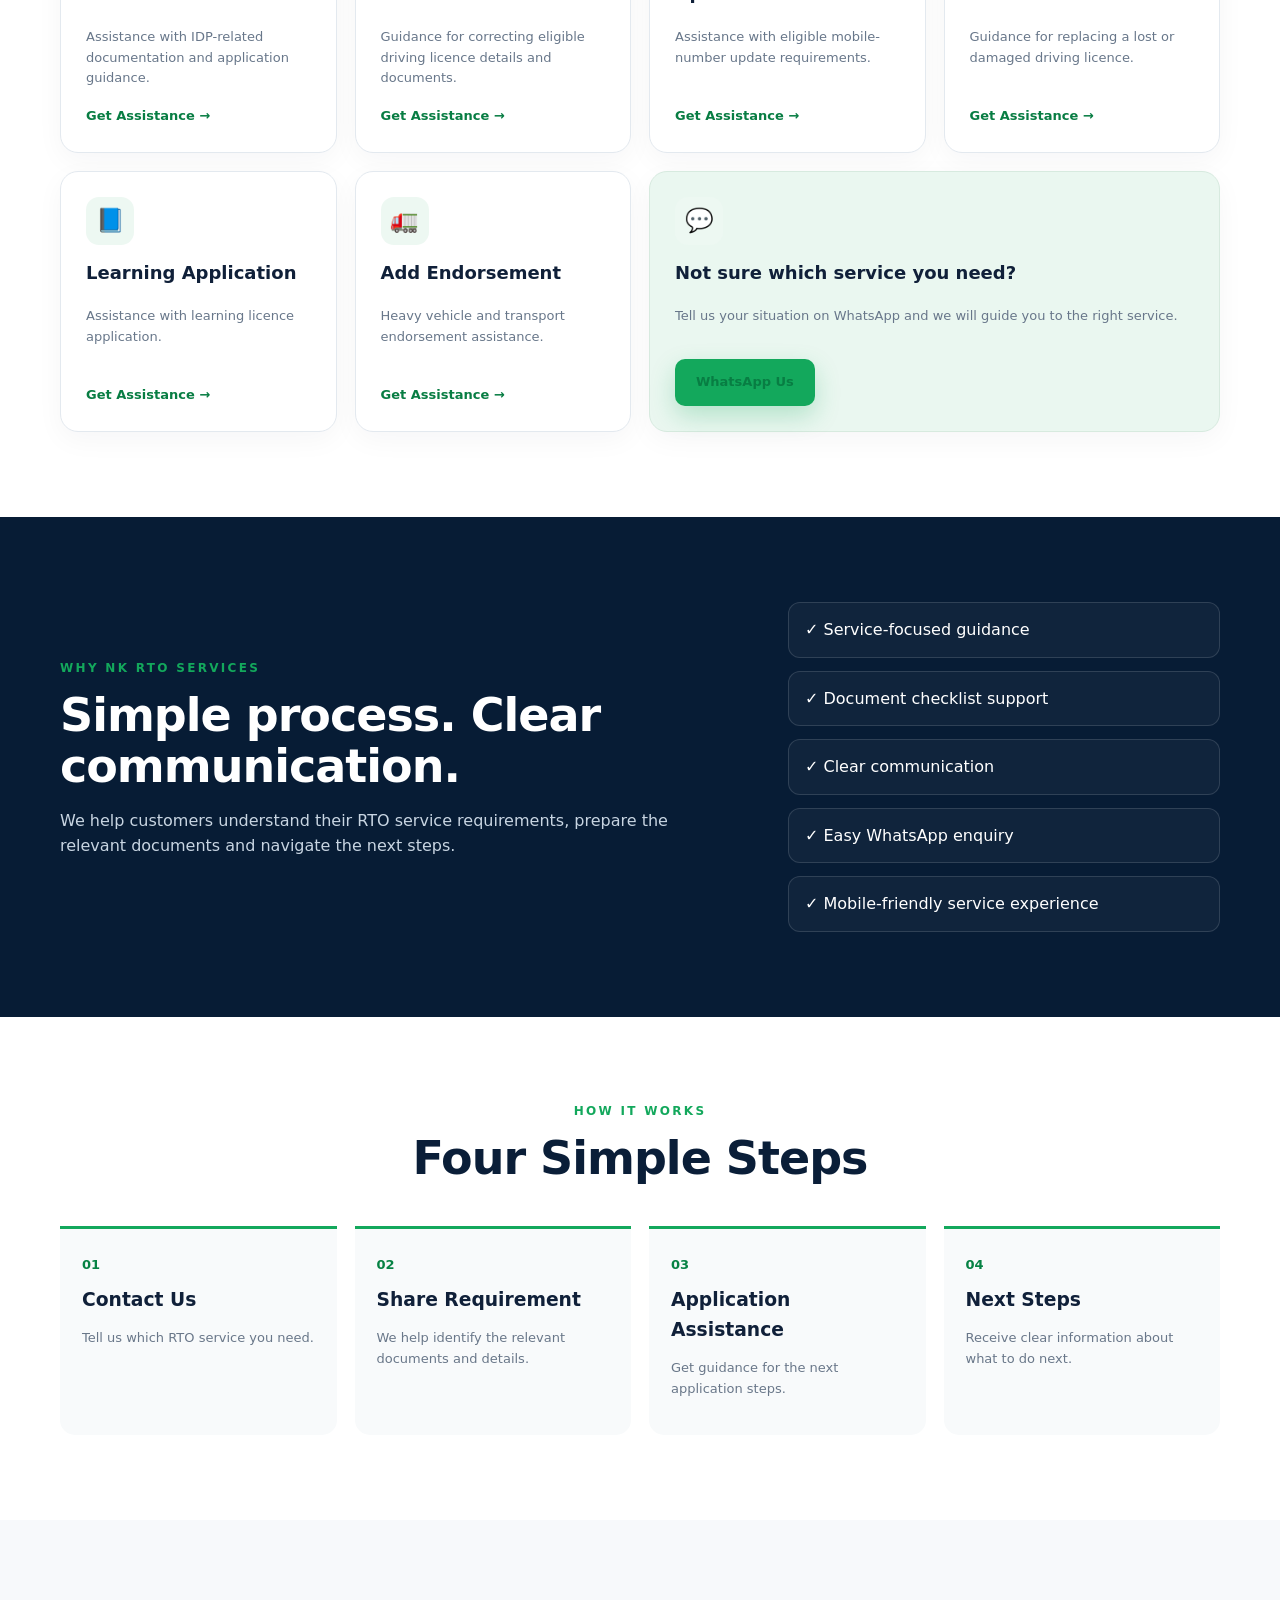
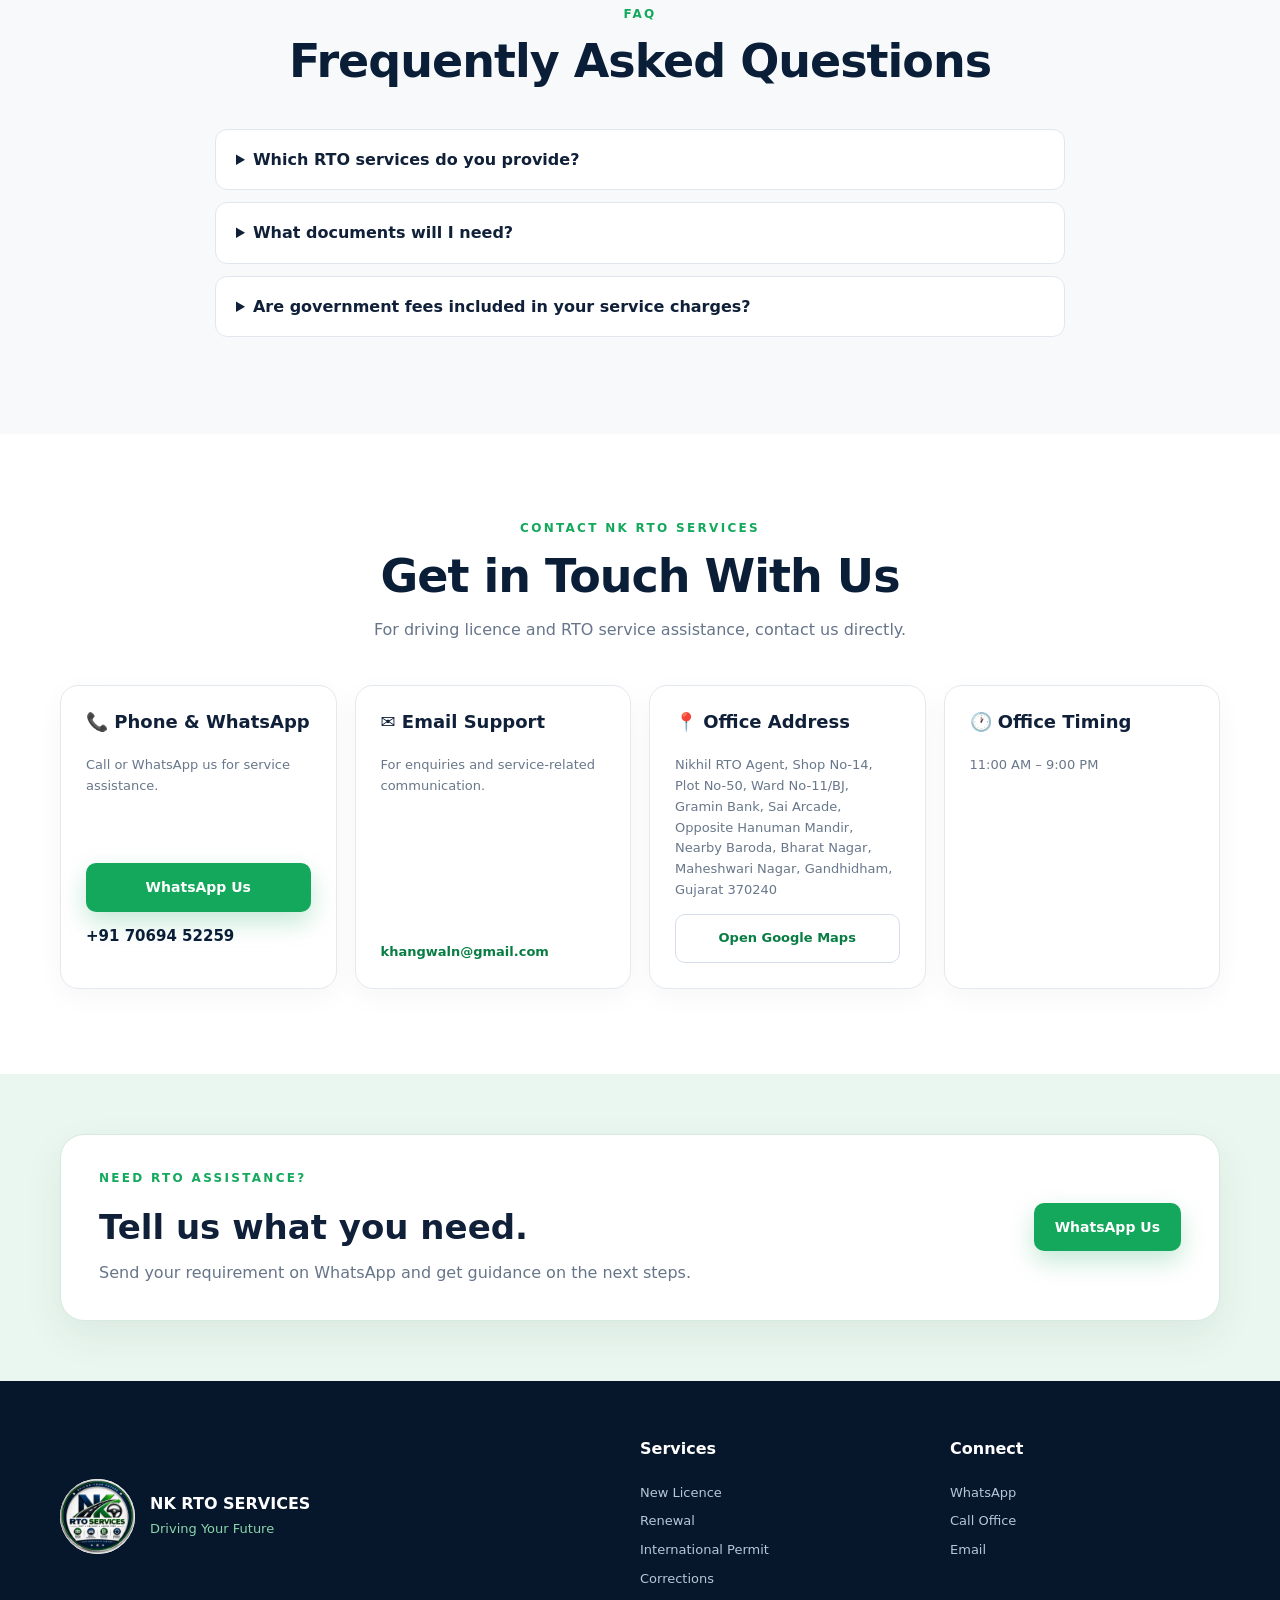
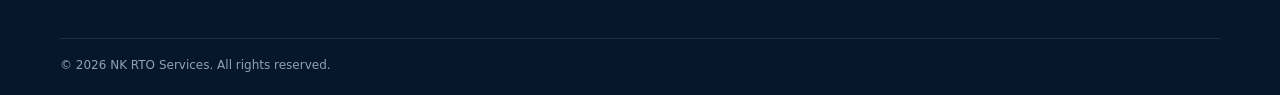
==== commit 7fb6b3ce: "Update index.html" ====
--- a/index.html
+++ b/index.html
@@ -6,9 +6,6 @@
   <title>NK RTO Services Gandhidham | Driving Licence & RTO Assistance</title>
   <meta name="description" content="NK RTO Services in Gandhidham, Gujarat provides assistance for driving licence applications, renewals, revalidation, corrections, international driving permits and other RTO documentation services.">
   <meta name="robots" content="index, follow">
-  <!-- Security: limit what the page may load (GitHub Pages cannot send HTTP headers) -->
-  <meta http-equiv="Content-Security-Policy" content="default-src 'self'; script-src 'self' 'unsafe-inline'; style-src 'self' 'unsafe-inline'; img-src 'self' data:; connect-src 'self'; object-src 'none'; base-uri 'self'; form-action 'none'">
-  <meta name="referrer" content="strict-origin-when-cross-origin">
   <meta name="theme-color" content="#061a35">
   <link rel="canonical" href="https://samuelmassey709-maker.github.io/nk-rto-services/">
   <link rel="icon" type="image/png" href="assets/nk-rto-circular-logo.png">
@@ -332,5 +329,4 @@
   })();
 </script>
 </body>
-  </html>
-  
+</html>
--- a/style.css
+++ b/style.css
@@ -1,334 +1,160 @@
-<!doctype html>
-<html lang="en">
-<head>
-  <meta charset="utf-8">
-  <meta name="viewport" content="width=device-width, initial-scale=1">
-  <title>NK RTO Services Gandhidham | Driving Licence & RTO Assistance</title>
-  <meta name="description" content="NK RTO Services in Gandhidham, Gujarat provides assistance for driving licence applications, renewals, revalidation, corrections, international driving permits and other RTO documentation services.">
-  <meta name="robots" content="index, follow">
-  <meta name="theme-color" content="#061a35">
-  <link rel="canonical" href="https://samuelmassey709-maker.github.io/nk-rto-services/">
-  <link rel="icon" type="image/png" href="assets/nk-rto-circular-logo.png">
-  <link rel="stylesheet" href="style.css">
-  <meta name="google-site-verification" content="TuHi1AUaf_e6mBGuSEscNie9r24Yye5WXCcw0gKPIq0">
+ *{box-sizing:border-box}
+html{scroll-behavior:smooth;scroll-padding-top:90px}
+body{margin:0;font-family:Inter,ui-sans-serif,system-ui,-apple-system,BlinkMacSystemFont,"Segoe UI",sans-serif;color:#102039;background:#fff;line-height:1.6}
+a{text-decoration:none;color:inherit}
+img{max-width:100%;height:auto}
+:focus-visible{outline:3px solid #13a85c;outline-offset:3px;border-radius:6px}
+.skip-link{position:absolute;left:-9999px;top:10px;background:#078244;color:#fff;padding:10px 16px;border-radius:8px;z-index:100}
+.skip-link:focus{left:10px}
+.container{width:min(1160px,92%);margin:auto}
 
-  <!-- Open Graph SEO -->
-  <meta name="author" content="NK RTO Services">
-  <meta property="og:type" content="website">
-  <meta property="og:title" content="NK RTO Services Gandhidham | Driving Licence & RTO Assistance">
-  <meta property="og:description" content="Driving licence and RTO service assistance from NK RTO Services, Gandhidham, Gujarat.">
-  <meta property="og:url" content="https://samuelmassey709-maker.github.io/nk-rto-services/">
-  <meta property="og:image" content="https://samuelmassey709-maker.github.io/nk-rto-services/assets/nk-rto-circular-logo.png">
-  <meta property="og:site_name" content="NK RTO Services">
-  <meta name="twitter:card" content="summary">
+/* Header */
+.site-header{position:sticky;top:0;z-index:50;background:rgba(255,255,255,.96);backdrop-filter:blur(14px);border-bottom:1px solid #e7edf3}
+.nav-wrap{height:78px;display:flex;align-items:center;justify-content:space-between}
+.brand{display:flex;align-items:center;gap:10px;font-size:17px;font-weight:900;color:#071a34}
+.brand img{width:55px;height:55px;object-fit:contain}
+.brand b{color:#087d43;margin-left:4px}
+.site-header nav{display:flex;align-items:center;gap:24px;font-size:14px;font-weight:750}
+.site-header nav>a,.nav-dropdown>button{background:none;border:0;font:inherit;color:#102039;cursor:pointer;padding:0}
+.site-header nav>a:hover,.nav-dropdown>button:hover{color:#078244}
+.nav-dropdown{position:relative}
+.dropdown-menu{display:none;position:absolute;top:30px;left:-15px;width:270px;background:#fff;border:1px solid #e4eaf0;border-radius:14px;padding:9px;box-shadow:0 20px 50px rgba(4,20,40,.13);max-height:70vh;overflow:auto}
+.nav-dropdown:hover .dropdown-menu,.nav-dropdown.open .dropdown-menu{display:block}
+.dropdown-menu a{display:block;padding:10px 12px;border-radius:9px;font-size:13px}
+.dropdown-menu a:hover{background:#f0f8f4;color:#087d43}
+.nav-cta{background:#078244!important;color:#fff!important;padding:10px 17px;border-radius:10px}
+.menu-toggle{display:none;border:0;background:none;font-size:26px;cursor:pointer;color:#102039}
 
-  <!-- Small layout fixes on top of style.css -->
-  <style>
-    /* "Not sure" card spans two columns so the last row is full */
-    .cta-card{grid-column:span 2;background:#eaf7f0;border-color:#d7eadf}
-    .cta-card p{min-height:0}
-    .cta-card .btn{margin-top:auto;align-self:flex-start}
-    @media (max-width:900px){.cta-card{grid-column:span 2}}
-    @media (max-width:560px){
-      .cta-card{grid-column:auto}
-      /* Keep the floating WhatsApp button from covering the last content */
-      body{padding-bottom:70px}
-      .floating-wa{right:12px;bottom:12px;padding:10px 14px;font-size:13px}
-    }
-  </style>
+/* Hero */
+.hero{position:relative;overflow:hidden;background:linear-gradient(135deg,#061a35 0%,#0b294d 65%,#063e2a 100%);color:#fff;padding:80px 0 70px}
+.hero-glow{position:absolute;width:520px;height:520px;border-radius:50%;background:rgba(19,182,91,.13);filter:blur(30px);right:-180px;top:-150px}
+.hero-grid{position:relative;display:grid;grid-template-columns:1.05fr .95fr;gap:60px;align-items:center}
+.eyebrow{font-size:12px;letter-spacing:2.3px;font-weight:900;color:#13a85c;margin-bottom:12px}
+.hero .eyebrow{color:#6ff1a8}
+.hero h1{font-size:clamp(38px,5vw,66px);line-height:1.04;margin:0 0 20px;letter-spacing:-2px;max-width:700px}
+.hero-text{font-size:18px;color:#d6e1ee;max-width:620px}
+.hero-actions{display:flex;gap:13px;flex-wrap:wrap;margin:28px 0}
+.btn{display:inline-flex;align-items:center;justify-content:center;padding:13px 21px;border-radius:10px;font-weight:850;font-size:14px;cursor:pointer;transition:transform .2s,background .2s}
+.btn:hover{transform:translateY(-2px)}
+.btn-primary{background:#13a85c;color:#fff;box-shadow:0 10px 25px rgba(19,168,92,.25)}
+.btn-primary:hover{background:#0f9150}
+.btn-secondary{background:#fff;color:#0a1e38;border:1px solid #d5dee8}
+.btn-secondary:hover{background:#f3f7fa}
+.btn-outline{border:1px solid rgba(255,255,255,.35);color:#fff}
+.hero .btn-secondary{background:transparent;color:#fff;border:1px solid rgba(255,255,255,.35)}
+.trust-row{display:flex;gap:18px;flex-wrap:wrap;font-size:12px;color:#d9e6f0}
+.logo-frame{background:#fff;border-radius:26px;padding:12px;box-shadow:0 25px 80px rgba(0,0,0,.28);transform:rotate(1deg)}
+.logo-frame img{display:block;width:100%;border-radius:18px}
 
-  <!-- LocalBusiness SEO Schema -->
-  <script type="application/ld+json">
-  {
-    "@context": "https://schema.org",
-    "@type": "LocalBusiness",
-    "name": "NK RTO Services",
-    "url": "https://samuelmassey709-maker.github.io/nk-rto-services/",
-    "telephone": "+917069452259",
-    "email": "khangwaln@gmail.com",
-    "address": {
-      "@type": "PostalAddress",
-      "streetAddress": "Nikhil RTO Agent, Shop No-14, Plot No-50, Ward No-11/BJ, Gramin Bank, Sai Arcade, Opposite Hanuman Mandir, Bharat Nagar, Maheshwari Nagar",
-      "addressLocality": "Gandhidham",
-      "addressRegion": "Gujarat",
-      "postalCode": "370240",
-      "addressCountry": "IN"
-    },
-    "openingHours": "Mo-Su 11:00-21:00",
-    "hasMap": "https://share.google/nei4JFxTR4o9WKtnQ"
-  }
-  </script>
+/* Service strip */
+.service-strip{background:#fff;border-bottom:1px solid #e8edf2}
+.four-points{display:grid;grid-template-columns:repeat(4,1fr);padding:24px 0}
+.four-points>div{display:flex;align-items:center;justify-content:center;gap:12px;border-right:1px solid #e6ebef}
+.four-points>div:last-child{border-right:0}
+.four-points strong{font-size:25px}
+.four-points span{font-size:12px;font-weight:850;line-height:1.25;text-transform:uppercase;color:#24364e}
 
-  <!-- FAQ SEO Schema -->
-  <script type="application/ld+json">
-  {
-    "@context": "https://schema.org",
-    "@type": "FAQPage",
-    "mainEntity": [
-      {
-        "@type": "Question",
-        "name": "Which RTO services do you provide?",
-        "acceptedAnswer": {"@type": "Answer", "text": "We provide assistance and guidance for driving licence and selected RTO documentation services listed on this website."}
-      },
-      {
-        "@type": "Question",
-        "name": "What documents will I need?",
-        "acceptedAnswer": {"@type": "Answer", "text": "Requirements vary by service and applicant. Contact us with your exact requirement so we can guide you on the applicable document checklist."}
-      },
-      {
-        "@type": "Question",
-        "name": "Are government fees included in your service charges?",
-        "acceptedAnswer": {"@type": "Answer", "text": "Any applicable official fees and our service charges should be confirmed before proceeding. We do not display unverified fee claims on this website."}
-      }
-    ]
-  }
-  </script>
-</head>
+/* Sections */
+.section{padding:85px 0}
+.section-head{text-align:center;max-width:720px;margin:0 auto 42px}
+.section h2{font-size:clamp(30px,4vw,46px);line-height:1.1;margin:0 0 13px;color:#0a1e38;letter-spacing:-1px}
+.section-head p{color:#667589}
 
-<body>
-<a class="skip-link" href="#home">Skip to content</a>
+/* Cards */
+.cards{display:grid;grid-template-columns:repeat(4,1fr);gap:18px}
+.card{border:1px solid #e3e9ef;border-radius:18px;padding:25px;background:#fff;transition:.25s;box-shadow:0 8px 28px rgba(10,30,56,.04);display:flex;flex-direction:column}
+.card:hover{transform:translateY(-5px);box-shadow:0 18px 40px rgba(10,30,56,.10);border-color:#b9ddca}
+.card:target{border-color:#13a85c}
+.icon{display:grid;place-items:center;width:48px;height:48px;border-radius:13px;background:#edf8f2;font-size:23px;margin-bottom:17px}
+.card h3{font-size:18px;line-height:1.25;margin:0 0 9px}
+.card p{font-size:13px;color:#68778a;min-height:66px}
+.card>a:last-child{font-size:13px;font-weight:850;color:#087d43;margin-top:auto}
+.card .btn{margin-top:auto}
+.card .contact-line{font-size:15px;font-weight:700;color:#0a1e38;min-height:0;margin-top:12px}
 
-<header class="site-header">
-  <div class="container nav-wrap">
-    <a class="brand" href="#home" aria-label="NK RTO Services home">
-      <img src="assets/nk-rto-circular-logo.png" alt="NK RTO Services logo">
-      <span>NK <b>RTO SERVICES</b></span>
-    </a>
-    <button class="menu-toggle" aria-label="Open menu" aria-expanded="false" aria-controls="main-nav">☰</button>
-    <nav id="main-nav" aria-label="Main">
-      <a href="#home">Home</a>
-      <div class="nav-dropdown">
-        <button type="button" aria-expanded="false">Services ▾</button>
-        <div class="dropdown-menu">
-          <a href="#new-licence">New Driving Licence</a>
-          <a href="#renewal">Driving Licence Renewal</a>
-          <a href="#revalidation">Licence Revalidation</a>
-          <a href="#heavy">Heavy Driving Licence</a>
-          <a href="#idp">International Driving Permit</a>
-          <a href="#corrections">Name / DOB / Address Correction</a>
-          <a href="#mobile">Mobile Number Update</a>
-          <a href="#duplicate">Duplicate Driving Licence</a>
-          <a href="#learning-application">Learning Application</a>
-          <a href="#endorsement">Add Endorsement</a>
-        </div>
-      </div>
-      <a href="#about">About</a>
-      <a href="#how">How It Works</a>
-      <a href="#faq">FAQ</a>
-      <a href="#contact" class="nav-cta">Contact</a>
-    </nav>
-  </div>
-</header>
+/* Contact */
+.contact-grid{display:grid;grid-template-columns:repeat(4,1fr);gap:18px}
+.contact-grid .card p:first-of-type{min-height:0}
 
-<main id="home">
-  <section class="hero">
-    <div class="hero-glow" aria-hidden="true"></div>
-    <div class="container hero-grid">
-      <div class="hero-copy">
-        <div class="eyebrow">FAST • RELIABLE • HASSLE FREE</div>
-        <h1>Driving Licence &amp; RTO Services Made Simple.</h1>
-        <p class="hero-text">Professional assistance for driving licence applications, renewals, updates, corrections and RTO documentation services.</p>
-        <div class="hero-actions">
-          <a class="btn btn-primary" href="https://wa.me/917069452259?text=Hello%20NK%20RTO%20Services%2C%20I%20need%20RTO%20service%20assistance." target="_blank" rel="noopener">Get RTO Assistance</a>
-          <a class="btn btn-secondary" href="https://wa.me/917069452259?text=Hello%20NK%20RTO%20Services%2C%20I%20would%20like%20to%20book%20an%20appointment." target="_blank" rel="noopener">Book an Appointment</a>
-        </div>
-        <div class="trust-row">
-          <span>✓ Clear Guidance</span><span>✓ Document Support</span><span>✓ Service Updates</span>
-        </div>
-      </div>
-      <div class="hero-visual">
-        <div class="logo-frame">
-          <img src="assets/nk-rto-wall-sign.png" alt="NK RTO Services premium wall sign">
-        </div>
-      </div>
-    </div>
-  </section>
+/* Dark section */
+.section-dark{background:#071c35;color:#fff}
+.section-dark h2{color:#fff}
+.section-dark p{color:#c8d5e2}
+.split{display:grid;grid-template-columns:1.2fr .8fr;gap:80px;align-items:center}
+.check-list{display:grid;gap:13px;list-style:none;padding:0;margin:0}
+.check-list li{padding:14px 16px;border:1px solid rgba(255,255,255,.13);border-radius:12px;background:rgba(255,255,255,.04)}
 
-  <section class="service-strip" aria-label="Service categories">
-    <div class="container four-points">
-      <div><strong aria-hidden="true">🪪</strong><span>Driving<br>Licence</span></div>
-      <div><strong aria-hidden="true">🚗</strong><span>Vehicle<br>Registration</span></div>
-      <div><strong aria-hidden="true">📄</strong><span>Document<br>Services</span></div>
-      <div><strong aria-hidden="true">🔄</strong><span>Renewal &amp;<br>Updates</span></div>
-    </div>
-  </section>
+/* Steps */
+.steps{display:grid;grid-template-columns:repeat(4,1fr);gap:18px}
+.steps>div{border-top:3px solid #13a85c;padding:22px;background:#f8fafb;border-radius:0 0 15px 15px}
+.steps b{font-size:13px;color:#078244}
+.steps h3{margin:9px 0 5px}
+.steps p{font-size:13px;color:#697789}
 
-  <section id="services" class="section">
-    <div class="container">
-      <div class="section-head">
-        <div class="eyebrow">OUR SERVICES</div>
-        <h2>RTO Services Under One Roof</h2>
-        <p>Choose the service you need and contact us for document guidance and application assistance.</p>
-      </div>
-      <div class="cards">
-        <article class="card" id="new-licence"><span class="icon" aria-hidden="true">🪪</span><h3>New Driving Licence</h3><p>Assistance and guidance for new driving licence requirements and documentation.</p><a href="#contact">Get Assistance →</a></article>
-        <article class="card" id="renewal"><span class="icon" aria-hidden="true">🔄</span><h3>Driving Licence Renewal</h3><p>Guidance for licence renewal requirements, documents and next steps.</p><a href="#contact">Get Assistance →</a></article>
-        <article class="card" id="revalidation"><span class="icon" aria-hidden="true">✓</span><h3>Licence Revalidation</h3><p>Support for revalidation-related documentation and application steps.</p><a href="#contact">Get Assistance →</a></article>
-        <article class="card" id="heavy"><span class="icon" aria-hidden="true">🚚</span><h3>Heavy Driving Licence</h3><p>Guidance for heavy vehicle licence requirements and documentation.</p><a href="#contact">Get Assistance →</a></article>
-        <article class="card" id="idp"><span class="icon" aria-hidden="true">🌍</span><h3>International Driving Permit</h3><p>Assistance with IDP-related documentation and application guidance.</p><a href="#contact">Get Assistance →</a></article>
-        <article class="card" id="corrections"><span class="icon" aria-hidden="true">✎</span><h3>Name / DOB / Address Correction</h3><p>Guidance for correcting eligible driving licence details and documents.</p><a href="#contact">Get Assistance →</a></article>
-        <article class="card" id="mobile"><span class="icon" aria-hidden="true">📱</span><h3>Mobile Number Update</h3><p>Assistance with eligible mobile-number update requirements.</p><a href="#contact">Get Assistance →</a></article>
-        <article class="card" id="duplicate"><span class="icon" aria-hidden="true">📋</span><h3>Duplicate Driving Licence</h3><p>Guidance for replacing a lost or damaged driving licence.</p><a href="#contact">Get Assistance →</a></article>
-        <article class="card" id="learning-application"><span class="icon" aria-hidden="true">📘</span><h3>Learning Application</h3><p>Assistance with learning licence application.</p><a href="#contact">Get Assistance →</a></article>
-        <article class="card" id="endorsement"><span class="icon" aria-hidden="true">🚛</span><h3>Add Endorsement</h3><p>Heavy vehicle and transport endorsement assistance.</p><a href="#contact">Get Assistance →</a></article>
-        <article class="card cta-card">
-          <span class="icon" aria-hidden="true">💬</span>
-          <h3>Not sure which service you need?</h3>
-          <p>Tell us your situation on WhatsApp and we will guide you to the right service.</p>
-          <a class="btn btn-primary" href="https://wa.me/917069452259?text=Hello%20NK%20RTO%20Services%2C%20I%20am%20not%20sure%20which%20service%20I%20need." target="_blank" rel="noopener">WhatsApp Us</a>
-        </article>
-      </div>
-    </div>
-  </section>
+/* FAQ */
+.faq-section{background:#f7f9fb}
+.narrow{max-width:850px}
+.faq-section details{background:#fff;border:1px solid #e1e7ed;border-radius:12px;padding:17px 20px;margin:12px 0}
+.faq-section summary{font-weight:800;cursor:pointer}
+.faq-section details p{color:#667589;margin-bottom:0}
 
-  <section id="about" class="section section-dark">
-    <div class="container split">
-      <div>
-        <div class="eyebrow">WHY NK RTO SERVICES</div>
-        <h2>Simple process. Clear communication.</h2>
-        <p>We help customers understand their RTO service requirements, prepare the relevant documents and navigate the next steps.</p>
-      </div>
-      <ul class="check-list">
-        <li>✓ Service-focused guidance</li>
-        <li>✓ Document checklist support</li>
-        <li>✓ Clear communication</li>
-        <li>✓ Easy WhatsApp enquiry</li>
-        <li>✓ Mobile-friendly service experience</li>
-      </ul>
-    </div>
-  </section>
+/* CTA */
+.cta-section{padding:60px 0;background:#eaf7f0}
+.cta-box{display:flex;align-items:center;justify-content:space-between;gap:25px;background:#fff;border:1px solid #d7eadf;border-radius:24px;padding:34px 38px;box-shadow:0 15px 40px rgba(10,50,30,.07)}
+.cta-box h2{margin:0 0 6px;font-size:34px}
+.cta-box p{margin:0;color:#667589}
 
-  <section id="how" class="section">
-    <div class="container">
-      <div class="section-head">
-        <div class="eyebrow">HOW IT WORKS</div>
-        <h2>Four Simple Steps</h2>
-      </div>
-      <div class="steps">
-        <div><b>01</b><h3>Contact Us</h3><p>Tell us which RTO service you need.</p></div>
-        <div><b>02</b><h3>Share Requirement</h3><p>We help identify the relevant documents and details.</p></div>
-        <div><b>03</b><h3>Application Assistance</h3><p>Get guidance for the next application steps.</p></div>
-        <div><b>04</b><h3>Next Steps</h3><p>Receive clear information about what to do next.</p></div>
-      </div>
-    </div>
-  </section>
+/* Footer */
+footer{background:#06162b;color:#d9e4ef;padding:55px 0 20px}
+.footer-grid{display:grid;grid-template-columns:2fr 1fr 1fr;gap:40px}
+.footer-brand{display:flex;gap:15px;align-items:center}
+.footer-brand img{width:75px;height:75px;object-fit:contain;background:#fff;border-radius:50%}
+.footer-brand strong{color:#fff}
+.footer-brand p{margin:3px 0;color:#89d5ac;font-size:13px}
+.footer-grid h4{color:#fff;margin-top:0}
+.footer-grid>div>a{display:block;color:#b7c7d7;font-size:13px;margin:8px 0}
+.footer-grid>div>a:hover{color:#fff}
+.copyright{border-top:1px solid rgba(255,255,255,.1);margin-top:40px;padding-top:17px;font-size:12px;color:#8fa1b4}
 
-  <section id="faq" class="section faq-section">
-    <div class="container narrow">
-      <div class="section-head">
-        <div class="eyebrow">FAQ</div>
-        <h2>Frequently Asked Questions</h2>
-      </div>
-      <details><summary>Which RTO services do you provide?</summary><p>We provide assistance and guidance for driving licence and selected RTO documentation services listed on this website.</p></details>
-      <details><summary>What documents will I need?</summary><p>Requirements vary by service and applicant. Contact us with your exact requirement so we can guide you on the applicable document checklist.</p></details>
-      <details><summary>Are government fees included in your service charges?</summary><p>Any applicable official fees and our service charges should be confirmed before proceeding. We do not display unverified fee claims on this website.</p></details>
-    </div>
-  </section>
+/* Floating WhatsApp button */
+.floating-wa{position:fixed;right:18px;bottom:18px;z-index:60;background:#25d366;color:#fff;font-weight:800;font-size:14px;padding:12px 18px;border-radius:999px;box-shadow:0 10px 30px rgba(37,211,102,.35)}
+.floating-wa:hover{transform:translateY(-2px)}
 
-  <section id="contact" class="section">
-    <div class="container">
-      <div class="section-head">
-        <div class="eyebrow">CONTACT NK RTO SERVICES</div>
-        <h2>Get in Touch With Us</h2>
-        <p>For driving licence and RTO service assistance, contact us directly.</p>
-      </div>
+@media (prefers-reduced-motion:reduce){*{transition:none!important;scroll-behavior:auto!important}}
 
-      <div class="contact-grid">
-        <div class="card">
-          <h3>📞 Phone &amp; WhatsApp</h3>
-          <p>Call or WhatsApp us for service assistance.</p>
-          <a class="btn btn-primary" href="https://wa.me/917069452259?text=Hello%20NK%20RTO%20Services%2C%20I%20need%20RTO%20service%20assistance." target="_blank" rel="noopener">WhatsApp Us</a>
-          <p class="contact-line"><a href="tel:+917069452259">+91 70694 52259</a></p>
-        </div>
+@media(max-width:1000px){
+  .contact-grid{grid-template-columns:repeat(2,1fr)}
+}
 
-        <div class="card">
-          <h3>✉️ Email Support</h3>
-          <p>For enquiries and service-related communication.</p>
-          <a class="contact-line" href="mailto:khangwaln@gmail.com">khangwaln@gmail.com</a>
-        </div>
+@media(max-width:900px){
+  .site-header nav{display:none}
+  .site-header nav.open{display:flex;position:absolute;top:78px;left:0;right:0;background:#fff;padding:16px 5%;flex-direction:column;align-items:stretch;border-bottom:1px solid #ddd;gap:14px;box-shadow:0 20px 40px rgba(4,20,40,.1)}
+  .menu-toggle{display:block}
+  .dropdown-menu{position:static;width:auto;box-shadow:none;border:0;display:none;padding-left:15px;max-height:none}
+  .nav-dropdown.open .dropdown-menu{display:block}
+  .nav-dropdown:hover .dropdown-menu{display:none}
+  .nav-dropdown.open:hover .dropdown-menu{display:block}
+  .hero-grid,.split{grid-template-columns:1fr}
+  .hero{padding-top:55px}
+  .cards{grid-template-columns:repeat(2,1fr)}
+  .steps{grid-template-columns:repeat(2,1fr)}
+  .four-points{grid-template-columns:repeat(2,1fr);gap:0}
+  .four-points>div{padding:15px;border-bottom:1px solid #e6ebef}
+  .four-points>div:nth-child(2){border-right:0}
+  .cta-box{flex-direction:column;align-items:flex-start}
+  .footer-grid{grid-template-columns:1fr 1fr}
+}
 
-        <div class="card">
-          <h3>📍 Office Address</h3>
-          <p>Nikhil RTO Agent, Shop No-14, Plot No-50, Ward No-11/BJ, Gramin Bank, Sai Arcade, Opposite Hanuman Mandir, Nearby Baroda, Bharat Nagar, Maheshwari Nagar, Gandhidham, Gujarat 370240</p>
-          <a class="btn btn-secondary" href="https://share.google/nei4JFxTR4o9WKtnQ" target="_blank" rel="noopener">Open Google Maps</a>
-        </div>
-
-        <div class="card">
-          <h3>🕐 Office Timing</h3>
-          <p>11:00 AM – 9:00 PM</p>
-        </div>
-      </div>
-    </div>
-  </section>
-
-  <section id="appointment" class="cta-section">
-    <div class="container cta-box">
-      <div>
-        <div class="eyebrow">NEED RTO ASSISTANCE?</div>
-        <h2>Tell us what you need.</h2>
-        <p>Send your requirement on WhatsApp and get guidance on the next steps.</p>
-      </div>
-      <a class="btn btn-primary" href="https://wa.me/917069452259?text=Hello%20NK%20RTO%20Services%2C%20I%20need%20assistance." target="_blank" rel="noopener">WhatsApp Us</a>
-    </div>
-  </section>
-</main>
-
-<footer>
-  <div class="container footer-grid">
-    <div class="footer-brand">
-      <img src="assets/nk-rto-circular-logo.png" alt="NK RTO Services logo">
-      <div><strong>NK RTO SERVICES</strong><p>Driving Your Future</p></div>
-    </div>
-    <div>
-      <h4>Services</h4>
-      <a href="#new-licence">New Licence</a>
-      <a href="#renewal">Renewal</a>
-      <a href="#idp">International Permit</a>
-      <a href="#corrections">Corrections</a>
-    </div>
-    <div>
-      <h4>Connect</h4>
-      <a href="https://wa.me/917069452259" target="_blank" rel="noopener">WhatsApp</a>
-      <a href="tel:+917069452259">Call Office</a>
-      <a href="mailto:khangwaln@gmail.com">Email</a>
-    </div>
-  </div>
-  <div class="container copyright">© 2026 NK RTO Services. All rights reserved.</div>
-</footer>
-
-<a class="floating-wa" href="https://wa.me/917069452259?text=Hello%20NK%20RTO%20Services%2C%20I%20need%20assistance." target="_blank" rel="noopener" aria-label="Chat with NK RTO Services on WhatsApp">WhatsApp</a>
-
-<script>
-  (function () {
-    const toggle = document.querySelector('.menu-toggle');
-    const nav = document.querySelector('#main-nav');
-
-    toggle.addEventListener('click', () => {
-      const open = nav.classList.toggle('open');
-      toggle.setAttribute('aria-expanded', String(open));
-    });
-
-    // Mobile-friendly dropdown (hover does not work on touch screens)
-    const dropdown = document.querySelector('.nav-dropdown');
-    const dropBtn = dropdown.querySelector('button');
-    dropBtn.addEventListener('click', () => {
-      const open = dropdown.classList.toggle('open');
-      dropBtn.setAttribute('aria-expanded', String(open));
-    });
-
-    document.querySelectorAll('#main-nav a').forEach(a => a.addEventListener('click', () => {
-      nav.classList.remove('open');
-      toggle.setAttribute('aria-expanded', 'false');
-    }));
-
-    document.addEventListener('keydown', e => {
-      if (e.key === 'Escape') {
-        nav.classList.remove('open');
-        dropdown.classList.remove('open');
-      }
-    });
-  })();
-</script>
-</body>
-</html>
-                           
+@media(max-width:560px){
+  .brand span{display:none}
+  .hero h1{font-size:40px}
+  .hero-text{font-size:16px}
+  .cards,.steps,.footer-grid,.contact-grid{grid-template-columns:1fr}
+  .four-points{grid-template-columns:1fr 1fr}
+  .section{padding:60px 0}
+  .logo-frame{padding:7px}
+  .trust-row{gap:9px}
+  .cta-box{padding:26px}
+  .cta-box h2{font-size:28px}
+  .card p{min-height:0}
+}
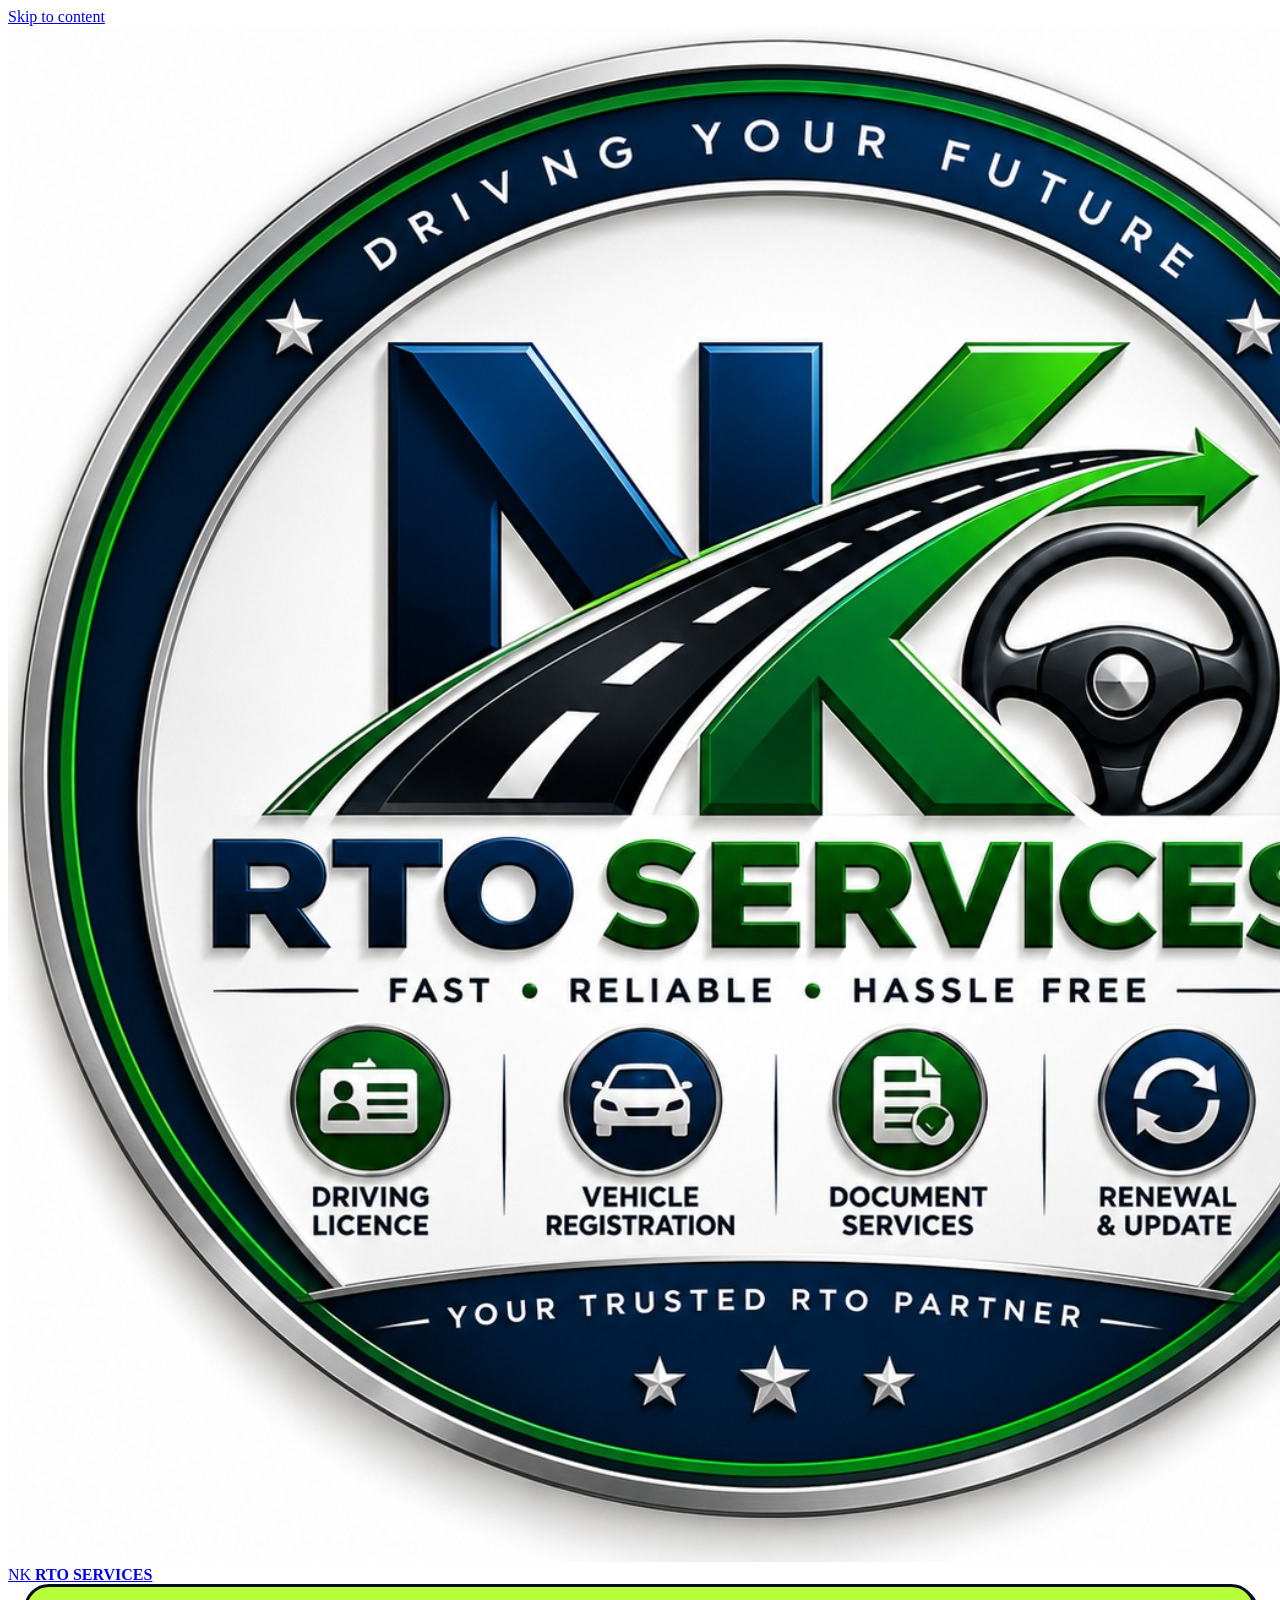
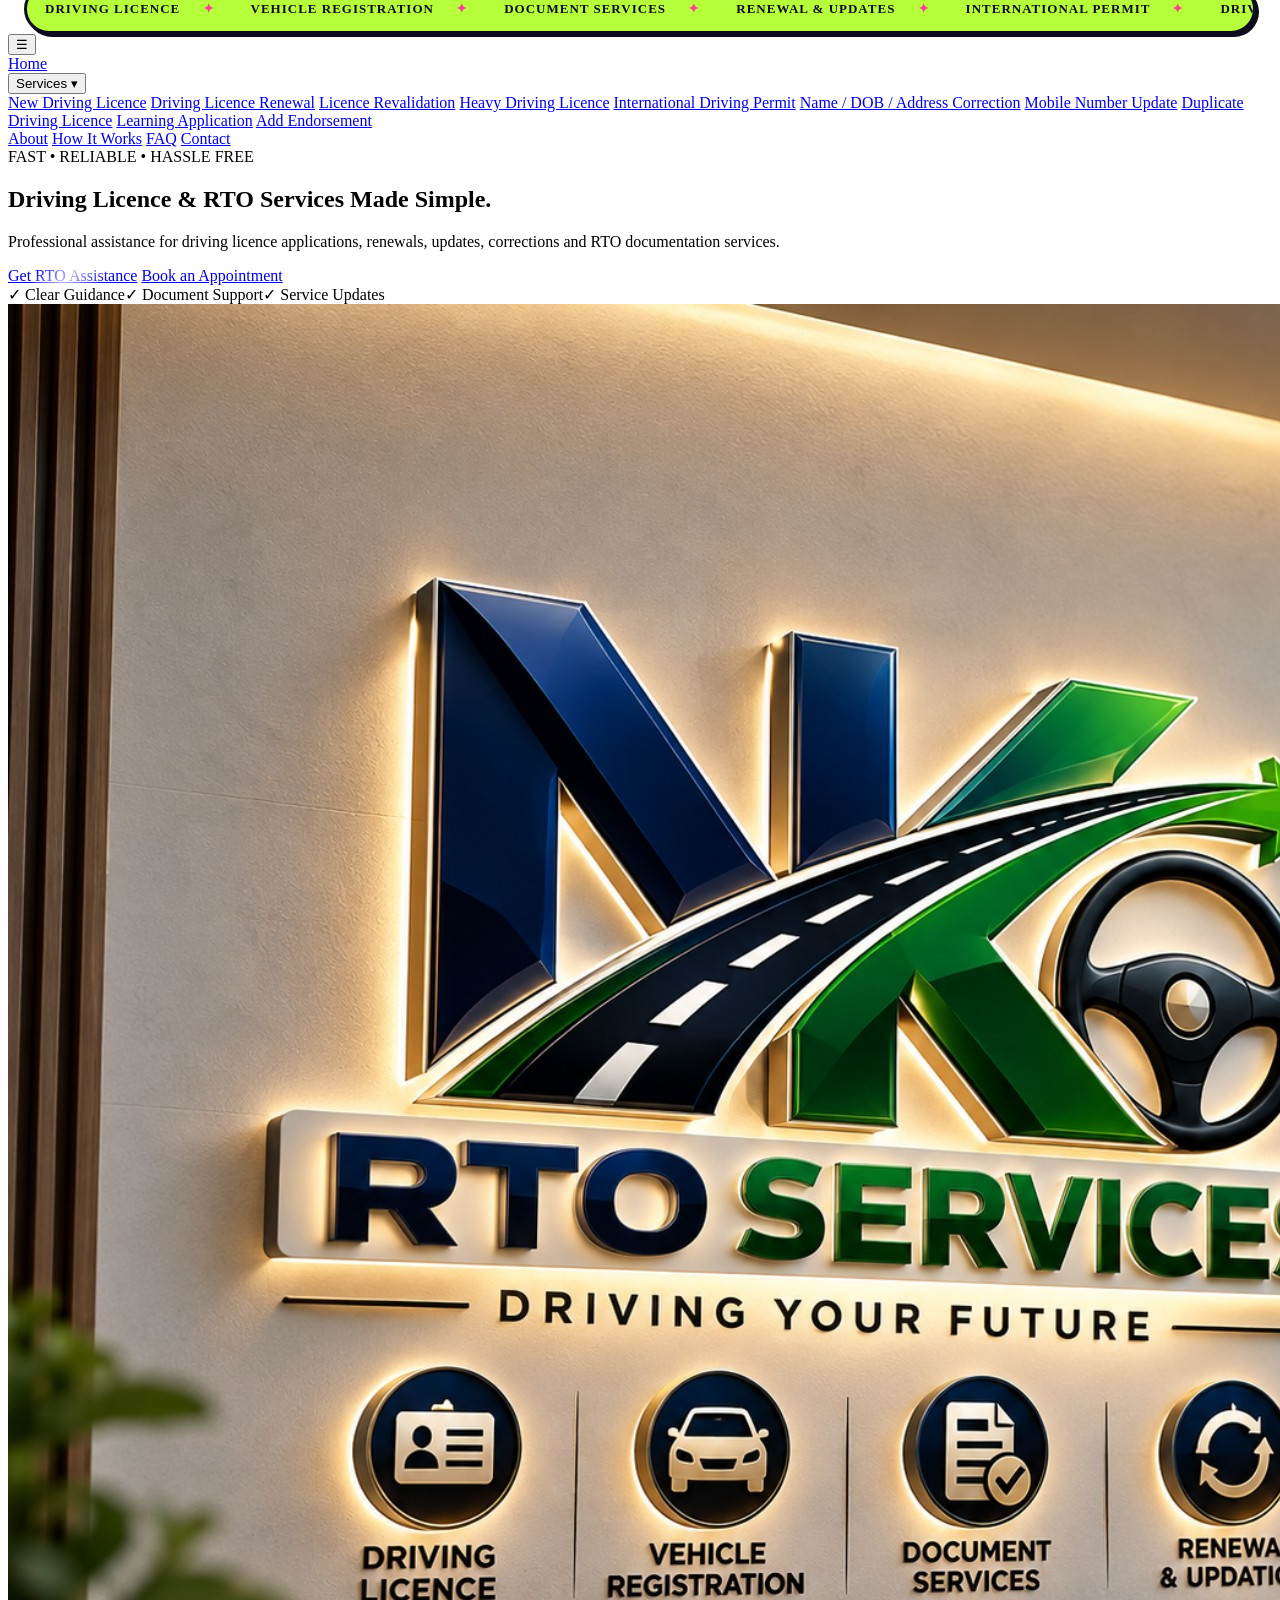
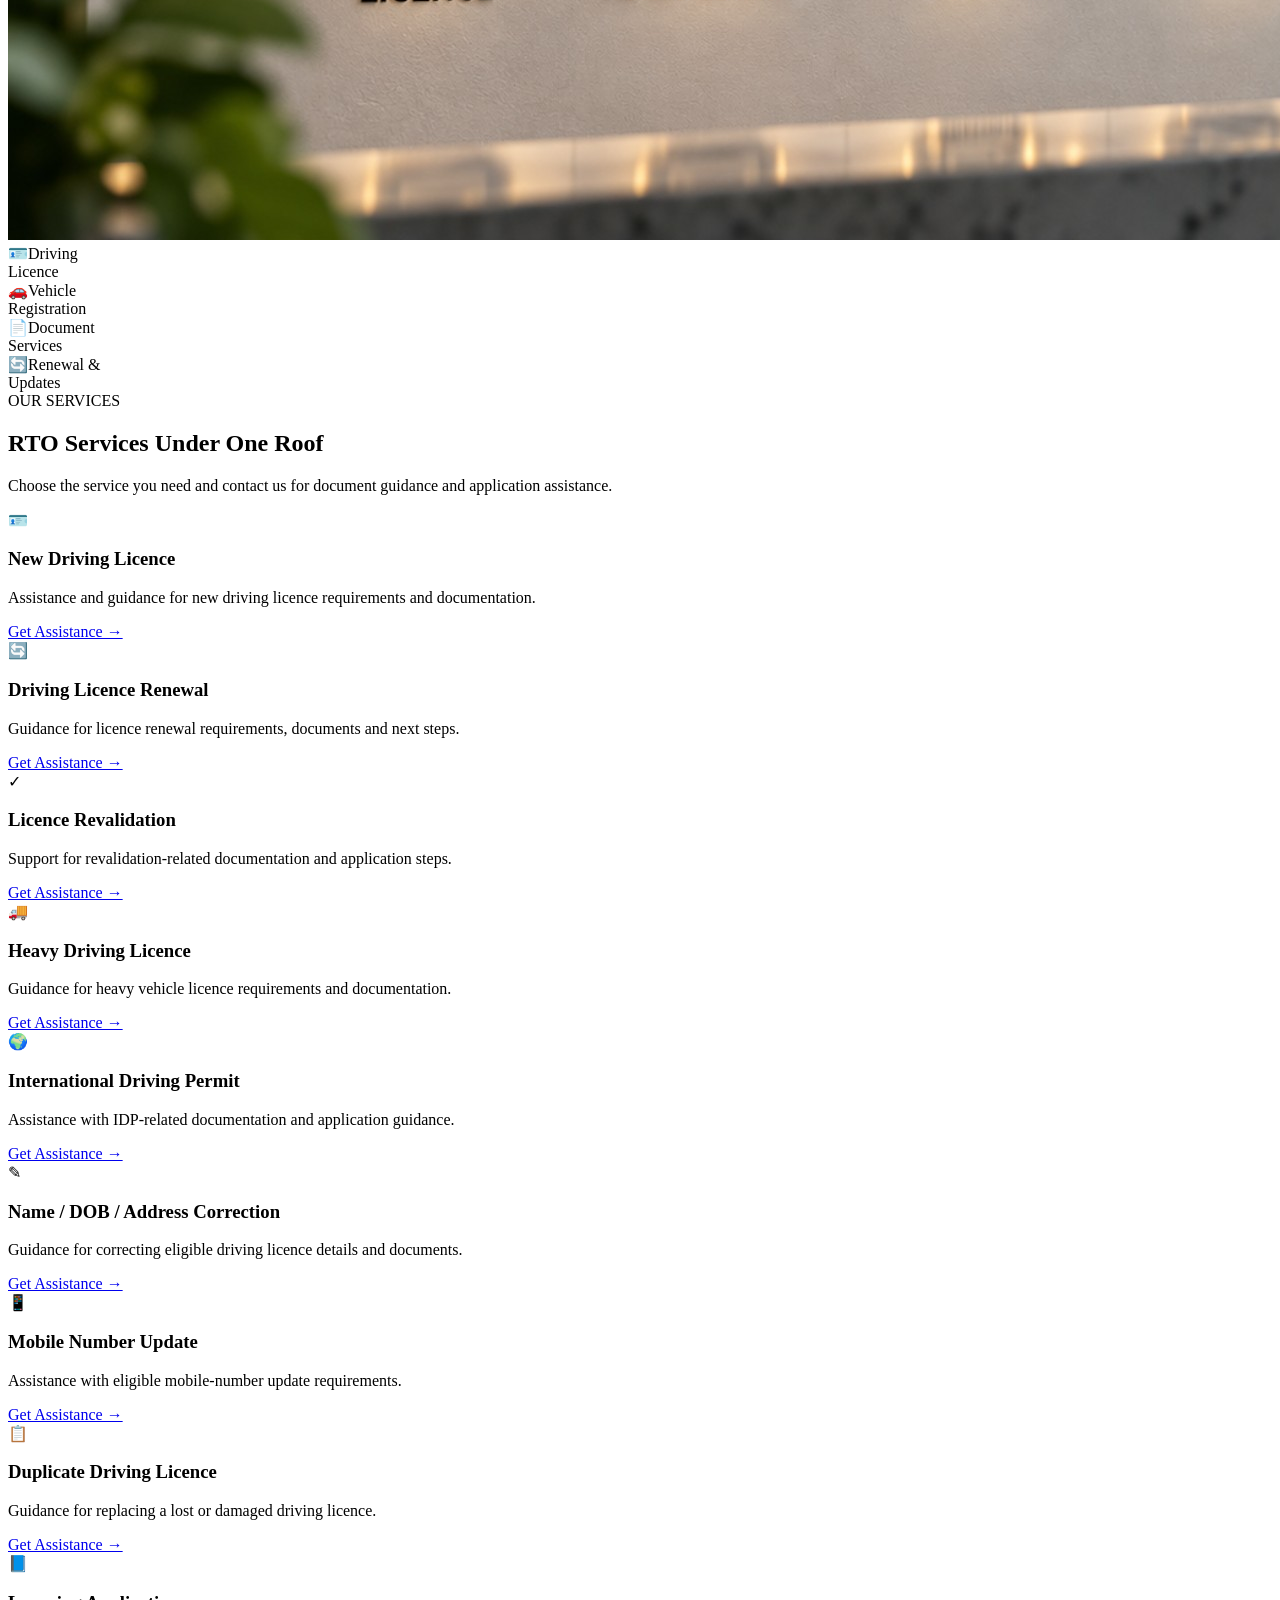
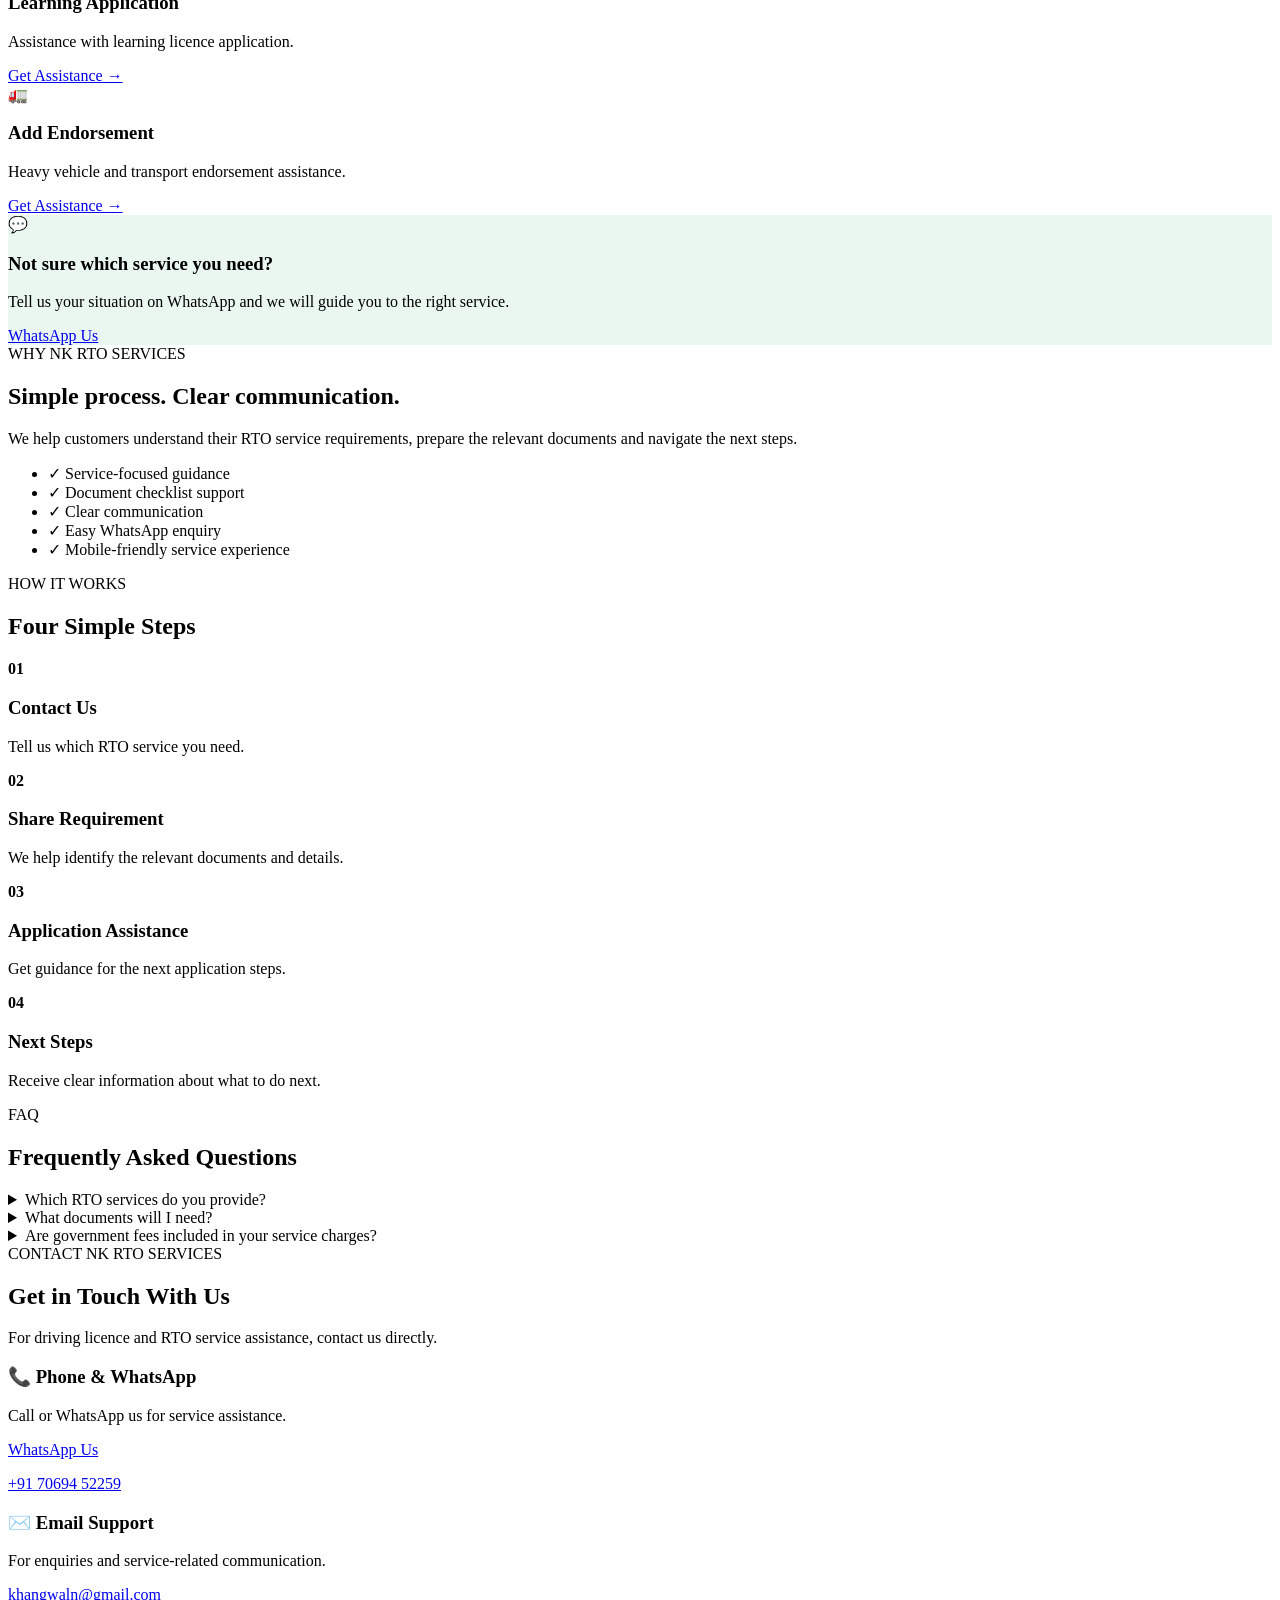
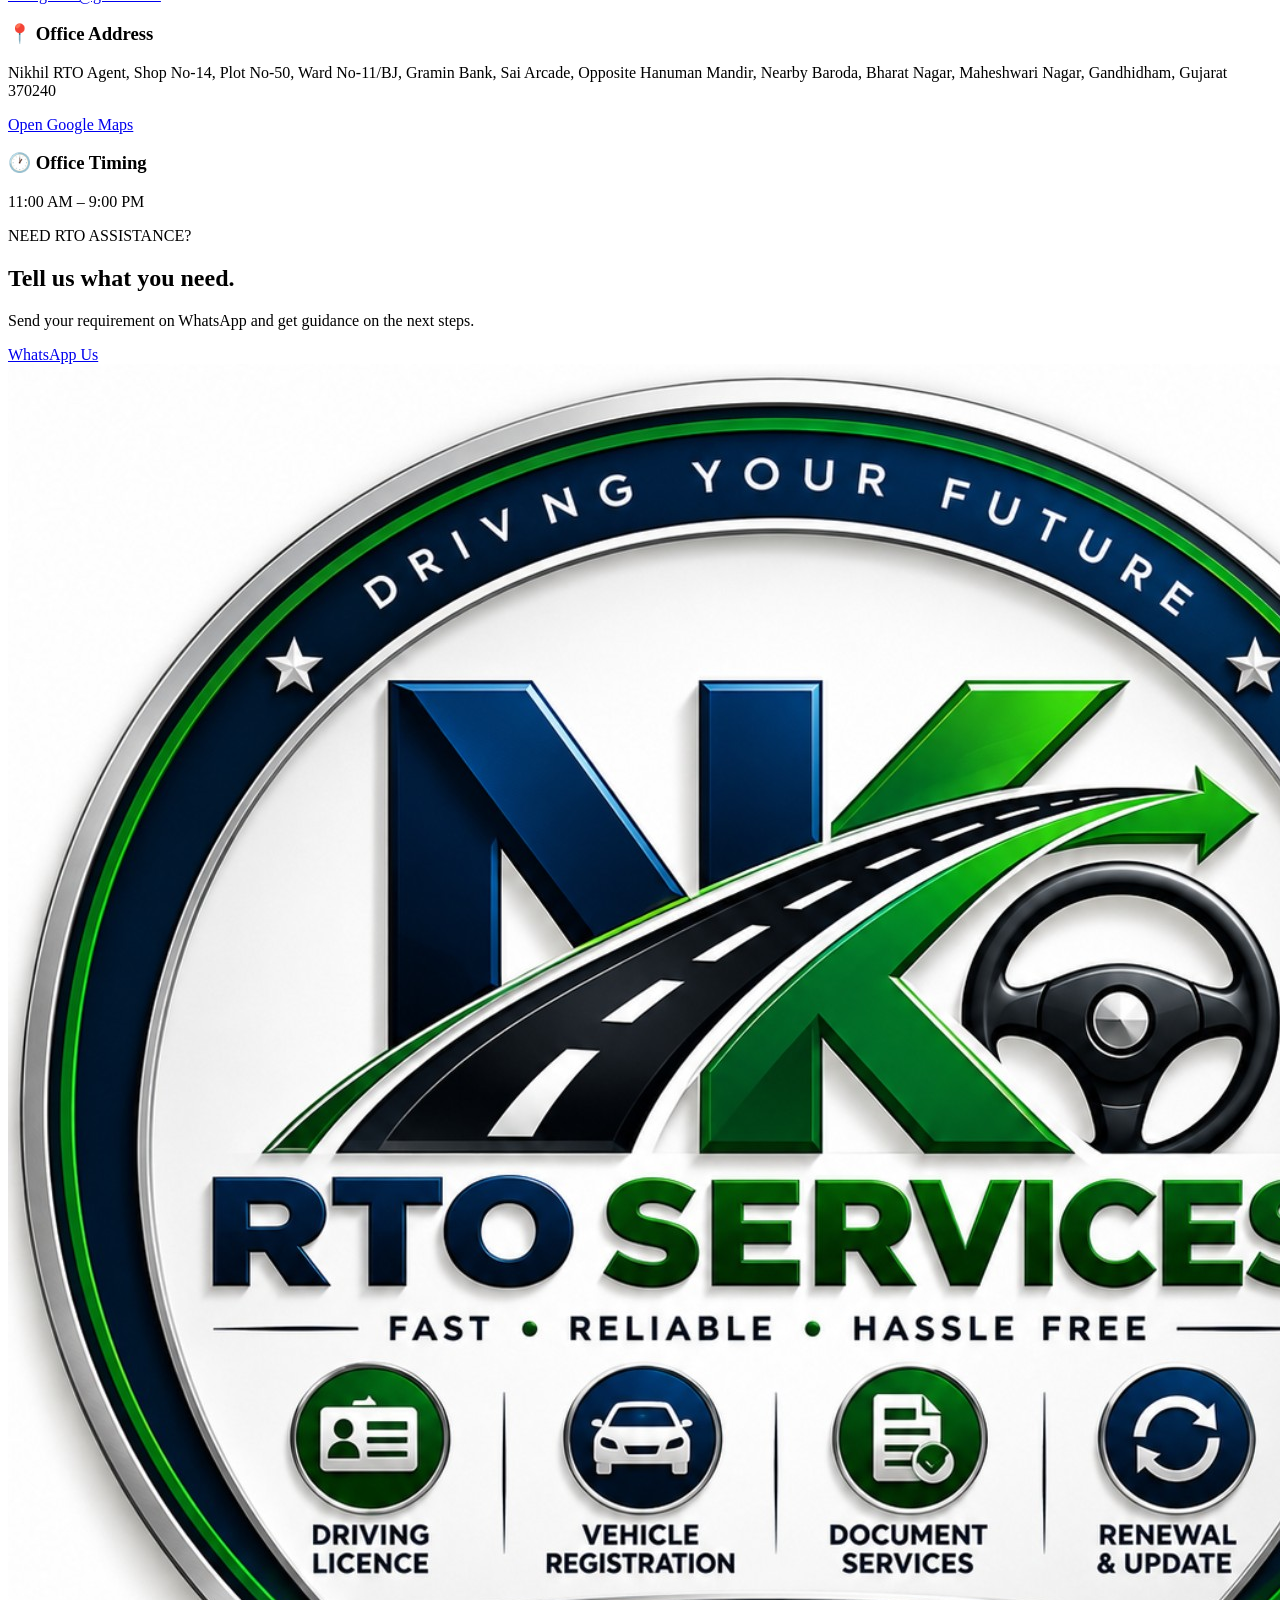
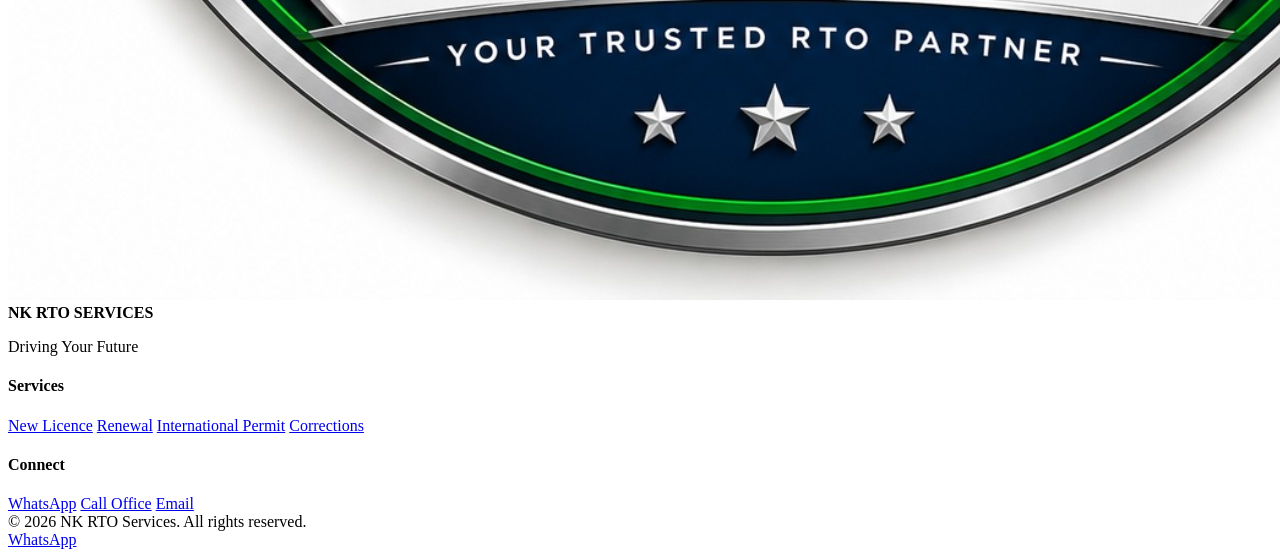
==== commit 03b86554: "Update index.html" ====
--- a/index.html
+++ b/index.html
@@ -1,4 +1,4 @@
-<!doctype html>
+ <!doctype html>
 <html lang="en">
 <head>
   <meta charset="utf-8">
@@ -6,7 +6,7 @@
   <title>NK RTO Services Gandhidham | Driving Licence & RTO Assistance</title>
   <meta name="description" content="NK RTO Services in Gandhidham, Gujarat provides assistance for driving licence applications, renewals, revalidation, corrections, international driving permits and other RTO documentation services.">
   <meta name="robots" content="index, follow">
-  <meta name="theme-color" content="#061a35">
+  <meta name="theme-color" content="#0d0b1e">
   <link rel="canonical" href="https://samuelmassey709-maker.github.io/nk-rto-services/">
   <link rel="icon" type="image/png" href="assets/nk-rto-circular-logo.png">
   <link rel="stylesheet" href="style.css">
@@ -22,16 +22,25 @@
   <meta property="og:site_name" content="NK RTO Services">
   <meta name="twitter:card" content="summary">
 
-  <!-- Small layout fixes on top of style.css -->
+  <!-- Extra layout and ticker styles -->
   <style>
-    /* "Not sure" card spans two columns so the last row is full */
-    .cta-card{grid-column:span 2;background:#eaf7f0;border-color:#d7eadf}
+    /* Header ticker: fills the empty space beside the logo and loops */
+    .ticker{flex:1;min-width:0;height:44px;margin:0 16px;display:flex;align-items:center;overflow:hidden;background:#b6ff3b;border:3px solid #0d0b1e;border-radius:999px;box-shadow:3px 3px 0 #0d0b1e}
+    .ticker:hover .ticker-track{animation-play-state:paused}
+    .ticker-track{display:flex;width:max-content;animation:ticker-slide 22s linear infinite}
+    .ticker-group{display:flex;flex-shrink:0}
+    .ticker-group span{white-space:nowrap;padding:0 18px;font-weight:700;font-size:13px;letter-spacing:1px;text-transform:uppercase;color:#0d0b1e}
+    .ticker-group span i{font-style:normal;color:#ff3e9a;margin-left:18px}
+    @keyframes ticker-slide{from{transform:translateX(0)}to{transform:translateX(-50%)}}
+    @media (max-width:560px){.ticker{margin:0 10px;height:38px}}
+
+    /* Cta card spans two columns so the last row is full */
+    .cta-card{grid-column:span 2;background:#eaf7f0;border-color:#0d0b1e}
     .cta-card p{min-height:0}
     .cta-card .btn{margin-top:auto;align-self:flex-start}
     @media (max-width:900px){.cta-card{grid-column:span 2}}
     @media (max-width:560px){
       .cta-card{grid-column:auto}
-      /* Keep the floating WhatsApp button from covering the last content */
       body{padding-bottom:70px}
       .floating-wa{right:12px;bottom:12px;padding:10px 14px;font-size:13px}
     }
@@ -93,6 +102,26 @@
       <img src="assets/nk-rto-circular-logo.png" alt="NK RTO Services logo">
       <span>NK <b>RTO SERVICES</b></span>
     </a>
+
+    <div class="ticker" aria-hidden="true">
+      <div class="ticker-track">
+        <div class="ticker-group">
+          <span>Driving Licence <i>✦</i></span>
+          <span>Vehicle Registration <i>✦</i></span>
+          <span>Document Services <i>✦</i></span>
+          <span>Renewal &amp; Updates <i>✦</i></span>
+          <span>International Permit <i>✦</i></span>
+        </div>
+        <div class="ticker-group">
+          <span>Driving Licence <i>✦</i></span>
+          <span>Vehicle Registration <i>✦</i></span>
+          <span>Document Services <i>✦</i></span>
+          <span>Renewal &amp; Updates <i>✦</i></span>
+          <span>International Permit <i>✦</i></span>
+        </div>
+      </div>
+    </div>
+
     <button class="menu-toggle" aria-label="Open menu" aria-expanded="false" aria-controls="main-nav">☰</button>
     <nav id="main-nav" aria-label="Main">
       <a href="#home">Home</a>
--- a/style.css
+++ b/style.css
@@ -1,160 +1,26 @@
- *{box-sizing:border-box}
-html{scroll-behavior:smooth;scroll-padding-top:90px}
-body{margin:0;font-family:Inter,ui-sans-serif,system-ui,-apple-system,BlinkMacSystemFont,"Segoe UI",sans-serif;color:#102039;background:#fff;line-height:1.6}
-a{text-decoration:none;color:inherit}
-img{max-width:100%;height:auto}
-:focus-visible{outline:3px solid #13a85c;outline-offset:3px;border-radius:6px}
-.skip-link{position:absolute;left:-9999px;top:10px;background:#078244;color:#fff;padding:10px 16px;border-radius:8px;z-index:100}
-.skip-link:focus{left:10px}
-.container{width:min(1160px,92%);margin:auto}
+ @keyframes fadeUp{from{opacity:0;transform:translateY(28px)}to{opacity:1;transform:none}}
+@keyframes shine{0%{left:-75%}100%{left:125%}}
 
-/* Header */
-.site-header{position:sticky;top:0;z-index:50;background:rgba(255,255,255,.96);backdrop-filter:blur(14px);border-bottom:1px solid #e7edf3}
-.nav-wrap{height:78px;display:flex;align-items:center;justify-content:space-between}
-.brand{display:flex;align-items:center;gap:10px;font-size:17px;font-weight:900;color:#071a34}
-.brand img{width:55px;height:55px;object-fit:contain}
-.brand b{color:#087d43;margin-left:4px}
-.site-header nav{display:flex;align-items:center;gap:24px;font-size:14px;font-weight:750}
-.site-header nav>a,.nav-dropdown>button{background:none;border:0;font:inherit;color:#102039;cursor:pointer;padding:0}
-.site-header nav>a:hover,.nav-dropdown>button:hover{color:#078244}
-.nav-dropdown{position:relative}
-.dropdown-menu{display:none;position:absolute;top:30px;left:-15px;width:270px;background:#fff;border:1px solid #e4eaf0;border-radius:14px;padding:9px;box-shadow:0 20px 50px rgba(4,20,40,.13);max-height:70vh;overflow:auto}
-.nav-dropdown:hover .dropdown-menu,.nav-dropdown.open .dropdown-menu{display:block}
-.dropdown-menu a{display:block;padding:10px 12px;border-radius:9px;font-size:13px}
-.dropdown-menu a:hover{background:#f0f8f4;color:#087d43}
-.nav-cta{background:#078244!important;color:#fff!important;padding:10px 17px;border-radius:10px}
-.menu-toggle{display:none;border:0;background:none;font-size:26px;cursor:pointer;color:#102039}
+/* Hero text ek-ek karke upar se aayega */
+.hero-copy>*{animation:fadeUp .8s cubic-bezier(.22,1,.36,1) both}
+.hero-copy>*:nth-child(2){animation-delay:.15s}
+.hero-copy>*:nth-child(3){animation-delay:.3s}
+.hero-copy>*:nth-child(4){animation-delay:.45s}
 
-/* Hero */
-.hero{position:relative;overflow:hidden;background:linear-gradient(135deg,#061a35 0%,#0b294d 65%,#063e2a 100%);color:#fff;padding:80px 0 70px}
-.hero-glow{position:absolute;width:520px;height:520px;border-radius:50%;background:rgba(19,182,91,.13);filter:blur(30px);right:-180px;top:-150px}
-.hero-grid{position:relative;display:grid;grid-template-columns:1.05fr .95fr;gap:60px;align-items:center}
-.eyebrow{font-size:12px;letter-spacing:2.3px;font-weight:900;color:#13a85c;margin-bottom:12px}
-.hero .eyebrow{color:#6ff1a8}
-.hero h1{font-size:clamp(38px,5vw,66px);line-height:1.04;margin:0 0 20px;letter-spacing:-2px;max-width:700px}
-.hero-text{font-size:18px;color:#d6e1ee;max-width:620px}
-.hero-actions{display:flex;gap:13px;flex-wrap:wrap;margin:28px 0}
-.btn{display:inline-flex;align-items:center;justify-content:center;padding:13px 21px;border-radius:10px;font-weight:850;font-size:14px;cursor:pointer;transition:transform .2s,background .2s}
-.btn:hover{transform:translateY(-2px)}
-.btn-primary{background:#13a85c;color:#fff;box-shadow:0 10px 25px rgba(19,168,92,.25)}
-.btn-primary:hover{background:#0f9150}
-.btn-secondary{background:#fff;color:#0a1e38;border:1px solid #d5dee8}
-.btn-secondary:hover{background:#f3f7fa}
-.btn-outline{border:1px solid rgba(255,255,255,.35);color:#fff}
-.hero .btn-secondary{background:transparent;color:#fff;border:1px solid rgba(255,255,255,.35)}
-.trust-row{display:flex;gap:18px;flex-wrap:wrap;font-size:12px;color:#d9e6f0}
-.logo-frame{background:#fff;border-radius:26px;padding:12px;box-shadow:0 25px 80px rgba(0,0,0,.28);transform:rotate(1deg)}
-.logo-frame img{display:block;width:100%;border-radius:18px}
+/* Button par chamak */
+.btn{position:relative;overflow:hidden}
+.btn::after{content:"";position:absolute;top:0;left:-75%;width:50%;height:100%;background:linear-gradient(120deg,transparent,rgba(255,255,255,.7),transparent);transform:skewX(-20deg)}
+.btn:hover::after{animation:shine .7s ease}
 
-/* Service strip */
-.service-strip{background:#fff;border-bottom:1px solid #e8edf2}
-.four-points{display:grid;grid-template-columns:repeat(4,1fr);padding:24px 0}
-.four-points>div{display:flex;align-items:center;justify-content:center;gap:12px;border-right:1px solid #e6ebef}
-.four-points>div:last-child{border-right:0}
-.four-points strong{font-size:25px}
-.four-points span{font-size:12px;font-weight:850;line-height:1.25;text-transform:uppercase;color:#24364e}
+/* Menu link ke neeche line slide */
+.site-header nav>a{position:relative}
+.site-header nav>a::after{content:"";position:absolute;left:0;bottom:-6px;width:100%;height:3px;background:#ff3e9a;border-radius:3px;transform:scaleX(0);transition:transform .3s}
+.site-header nav>a:hover::after{transform:scaleX(1)}
 
-/* Sections */
-.section{padding:85px 0}
-.section-head{text-align:center;max-width:720px;margin:0 auto 42px}
-.section h2{font-size:clamp(30px,4vw,46px);line-height:1.1;margin:0 0 13px;color:#0a1e38;letter-spacing:-1px}
-.section-head p{color:#667589}
-
-/* Cards */
-.cards{display:grid;grid-template-columns:repeat(4,1fr);gap:18px}
-.card{border:1px solid #e3e9ef;border-radius:18px;padding:25px;background:#fff;transition:.25s;box-shadow:0 8px 28px rgba(10,30,56,.04);display:flex;flex-direction:column}
-.card:hover{transform:translateY(-5px);box-shadow:0 18px 40px rgba(10,30,56,.10);border-color:#b9ddca}
-.card:target{border-color:#13a85c}
-.icon{display:grid;place-items:center;width:48px;height:48px;border-radius:13px;background:#edf8f2;font-size:23px;margin-bottom:17px}
-.card h3{font-size:18px;line-height:1.25;margin:0 0 9px}
-.card p{font-size:13px;color:#68778a;min-height:66px}
-.card>a:last-child{font-size:13px;font-weight:850;color:#087d43;margin-top:auto}
-.card .btn{margin-top:auto}
-.card .contact-line{font-size:15px;font-weight:700;color:#0a1e38;min-height:0;margin-top:12px}
-
-/* Contact */
-.contact-grid{display:grid;grid-template-columns:repeat(4,1fr);gap:18px}
-.contact-grid .card p:first-of-type{min-height:0}
-
-/* Dark section */
-.section-dark{background:#071c35;color:#fff}
-.section-dark h2{color:#fff}
-.section-dark p{color:#c8d5e2}
-.split{display:grid;grid-template-columns:1.2fr .8fr;gap:80px;align-items:center}
-.check-list{display:grid;gap:13px;list-style:none;padding:0;margin:0}
-.check-list li{padding:14px 16px;border:1px solid rgba(255,255,255,.13);border-radius:12px;background:rgba(255,255,255,.04)}
-
-/* Steps */
-.steps{display:grid;grid-template-columns:repeat(4,1fr);gap:18px}
-.steps>div{border-top:3px solid #13a85c;padding:22px;background:#f8fafb;border-radius:0 0 15px 15px}
-.steps b{font-size:13px;color:#078244}
-.steps h3{margin:9px 0 5px}
-.steps p{font-size:13px;color:#697789}
-
-/* FAQ */
-.faq-section{background:#f7f9fb}
-.narrow{max-width:850px}
-.faq-section details{background:#fff;border:1px solid #e1e7ed;border-radius:12px;padding:17px 20px;margin:12px 0}
-.faq-section summary{font-weight:800;cursor:pointer}
-.faq-section details p{color:#667589;margin-bottom:0}
-
-/* CTA */
-.cta-section{padding:60px 0;background:#eaf7f0}
-.cta-box{display:flex;align-items:center;justify-content:space-between;gap:25px;background:#fff;border:1px solid #d7eadf;border-radius:24px;padding:34px 38px;box-shadow:0 15px 40px rgba(10,50,30,.07)}
-.cta-box h2{margin:0 0 6px;font-size:34px}
-.cta-box p{margin:0;color:#667589}
-
-/* Footer */
-footer{background:#06162b;color:#d9e4ef;padding:55px 0 20px}
-.footer-grid{display:grid;grid-template-columns:2fr 1fr 1fr;gap:40px}
-.footer-brand{display:flex;gap:15px;align-items:center}
-.footer-brand img{width:75px;height:75px;object-fit:contain;background:#fff;border-radius:50%}
-.footer-brand strong{color:#fff}
-.footer-brand p{margin:3px 0;color:#89d5ac;font-size:13px}
-.footer-grid h4{color:#fff;margin-top:0}
-.footer-grid>div>a{display:block;color:#b7c7d7;font-size:13px;margin:8px 0}
-.footer-grid>div>a:hover{color:#fff}
-.copyright{border-top:1px solid rgba(255,255,255,.1);margin-top:40px;padding-top:17px;font-size:12px;color:#8fa1b4}
-
-/* Floating WhatsApp button */
-.floating-wa{position:fixed;right:18px;bottom:18px;z-index:60;background:#25d366;color:#fff;font-weight:800;font-size:14px;padding:12px 18px;border-radius:999px;box-shadow:0 10px 30px rgba(37,211,102,.35)}
-.floating-wa:hover{transform:translateY(-2px)}
-
-@media (prefers-reduced-motion:reduce){*{transition:none!important;scroll-behavior:auto!important}}
-
-@media(max-width:1000px){
-  .contact-grid{grid-template-columns:repeat(2,1fr)}
+/* Cards scroll karne par fade-up honge */
+@supports (animation-timeline:view()){
+  .cards>.card,.contact-grid>.card{animation:fadeUp linear both;animation-timeline:view();animation-range:entry 0% cover 30%}
 }
 
-@media(max-width:900px){
-  .site-header nav{display:none}
-  .site-header nav.open{display:flex;position:absolute;top:78px;left:0;right:0;background:#fff;padding:16px 5%;flex-direction:column;align-items:stretch;border-bottom:1px solid #ddd;gap:14px;box-shadow:0 20px 40px rgba(4,20,40,.1)}
-  .menu-toggle{display:block}
-  .dropdown-menu{position:static;width:auto;box-shadow:none;border:0;display:none;padding-left:15px;max-height:none}
-  .nav-dropdown.open .dropdown-menu{display:block}
-  .nav-dropdown:hover .dropdown-menu{display:none}
-  .nav-dropdown.open:hover .dropdown-menu{display:block}
-  .hero-grid,.split{grid-template-columns:1fr}
-  .hero{padding-top:55px}
-  .cards{grid-template-columns:repeat(2,1fr)}
-  .steps{grid-template-columns:repeat(2,1fr)}
-  .four-points{grid-template-columns:repeat(2,1fr);gap:0}
-  .four-points>div{padding:15px;border-bottom:1px solid #e6ebef}
-  .four-points>div:nth-child(2){border-right:0}
-  .cta-box{flex-direction:column;align-items:flex-start}
-  .footer-grid{grid-template-columns:1fr 1fr}
-}
-
-@media(max-width:560px){
-  .brand span{display:none}
-  .hero h1{font-size:40px}
-  .hero-text{font-size:16px}
-  .cards,.steps,.footer-grid,.contact-grid{grid-template-columns:1fr}
-  .four-points{grid-template-columns:1fr 1fr}
-  .section{padding:60px 0}
-  .logo-frame{padding:7px}
-  .trust-row{gap:9px}
-  .cta-box{padding:26px}
-  .cta-box h2{font-size:28px}
-  .card p{min-height:0}
-}
+/* Jinhone motion band kiya hai, unke liye sab band */
+@media (prefers-reduced-motion:reduce){*,*::before,*::after{animation:none!important;transition:none!important}}
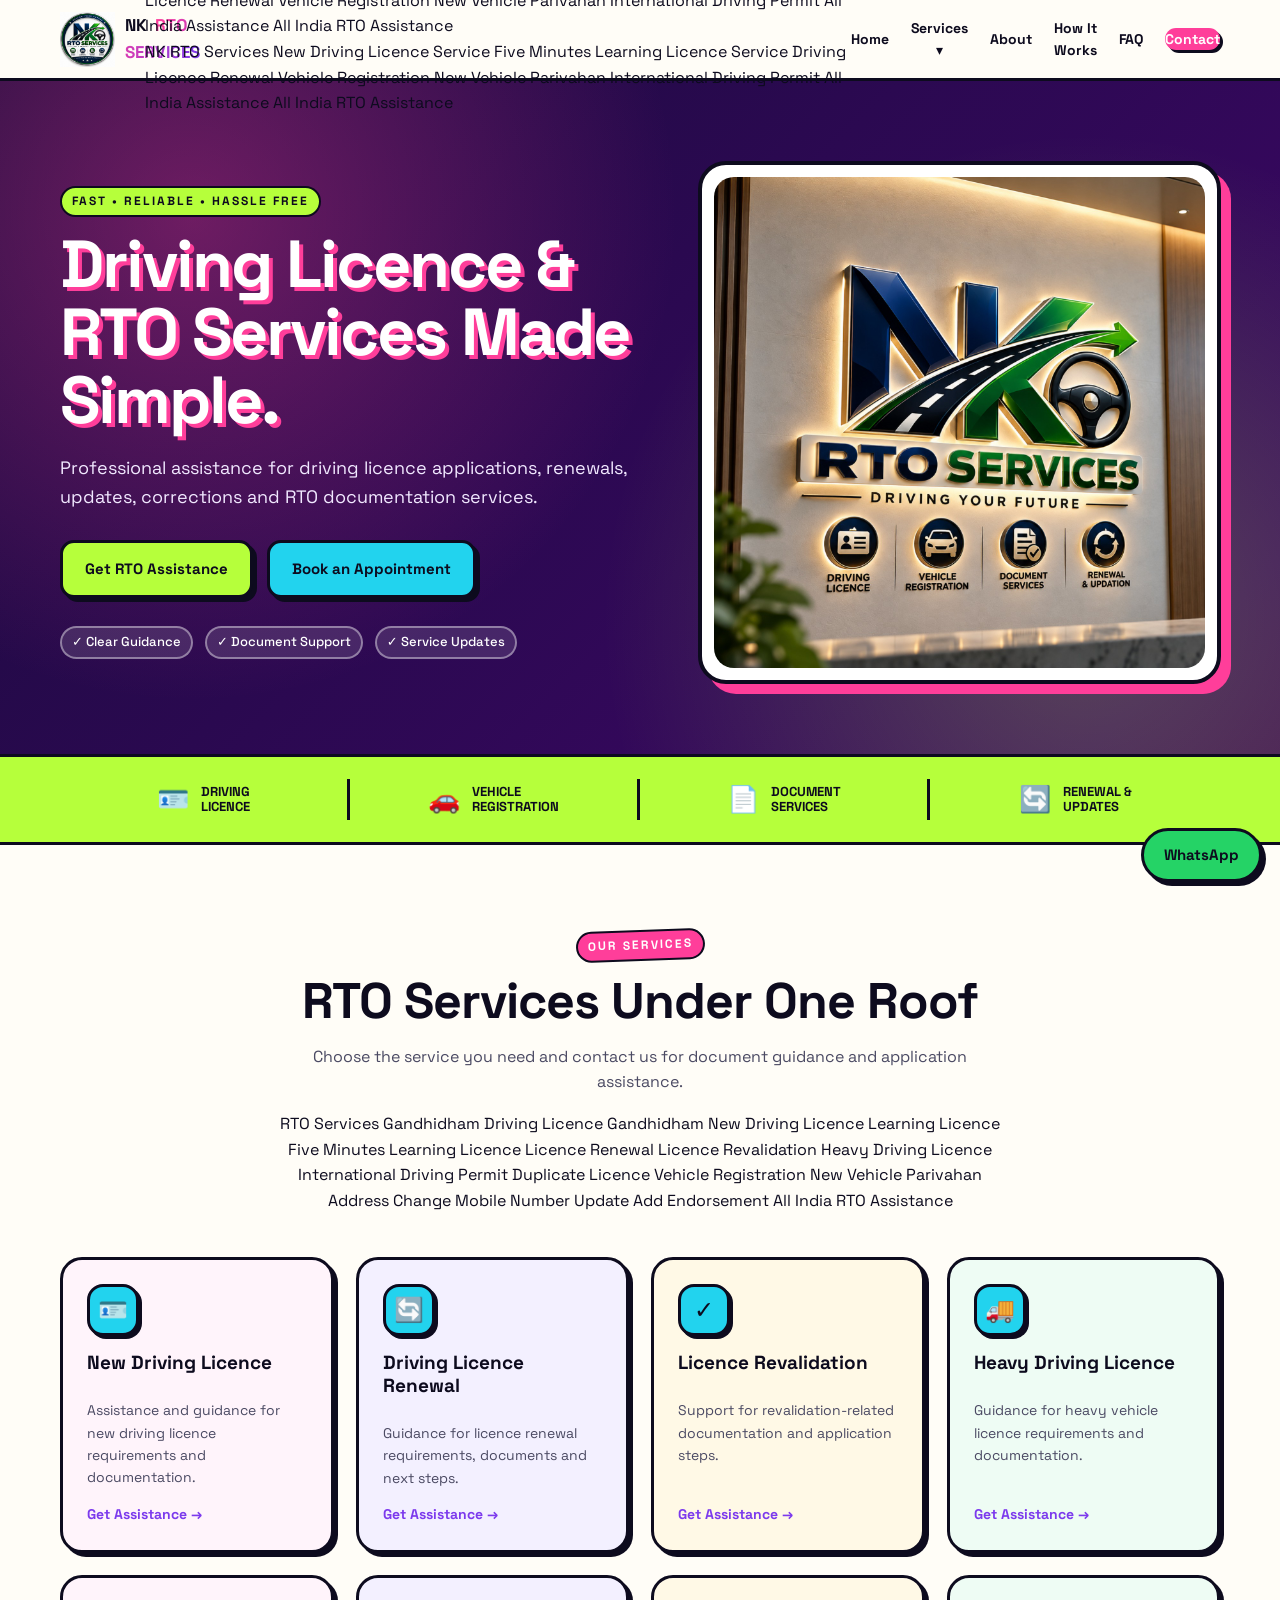
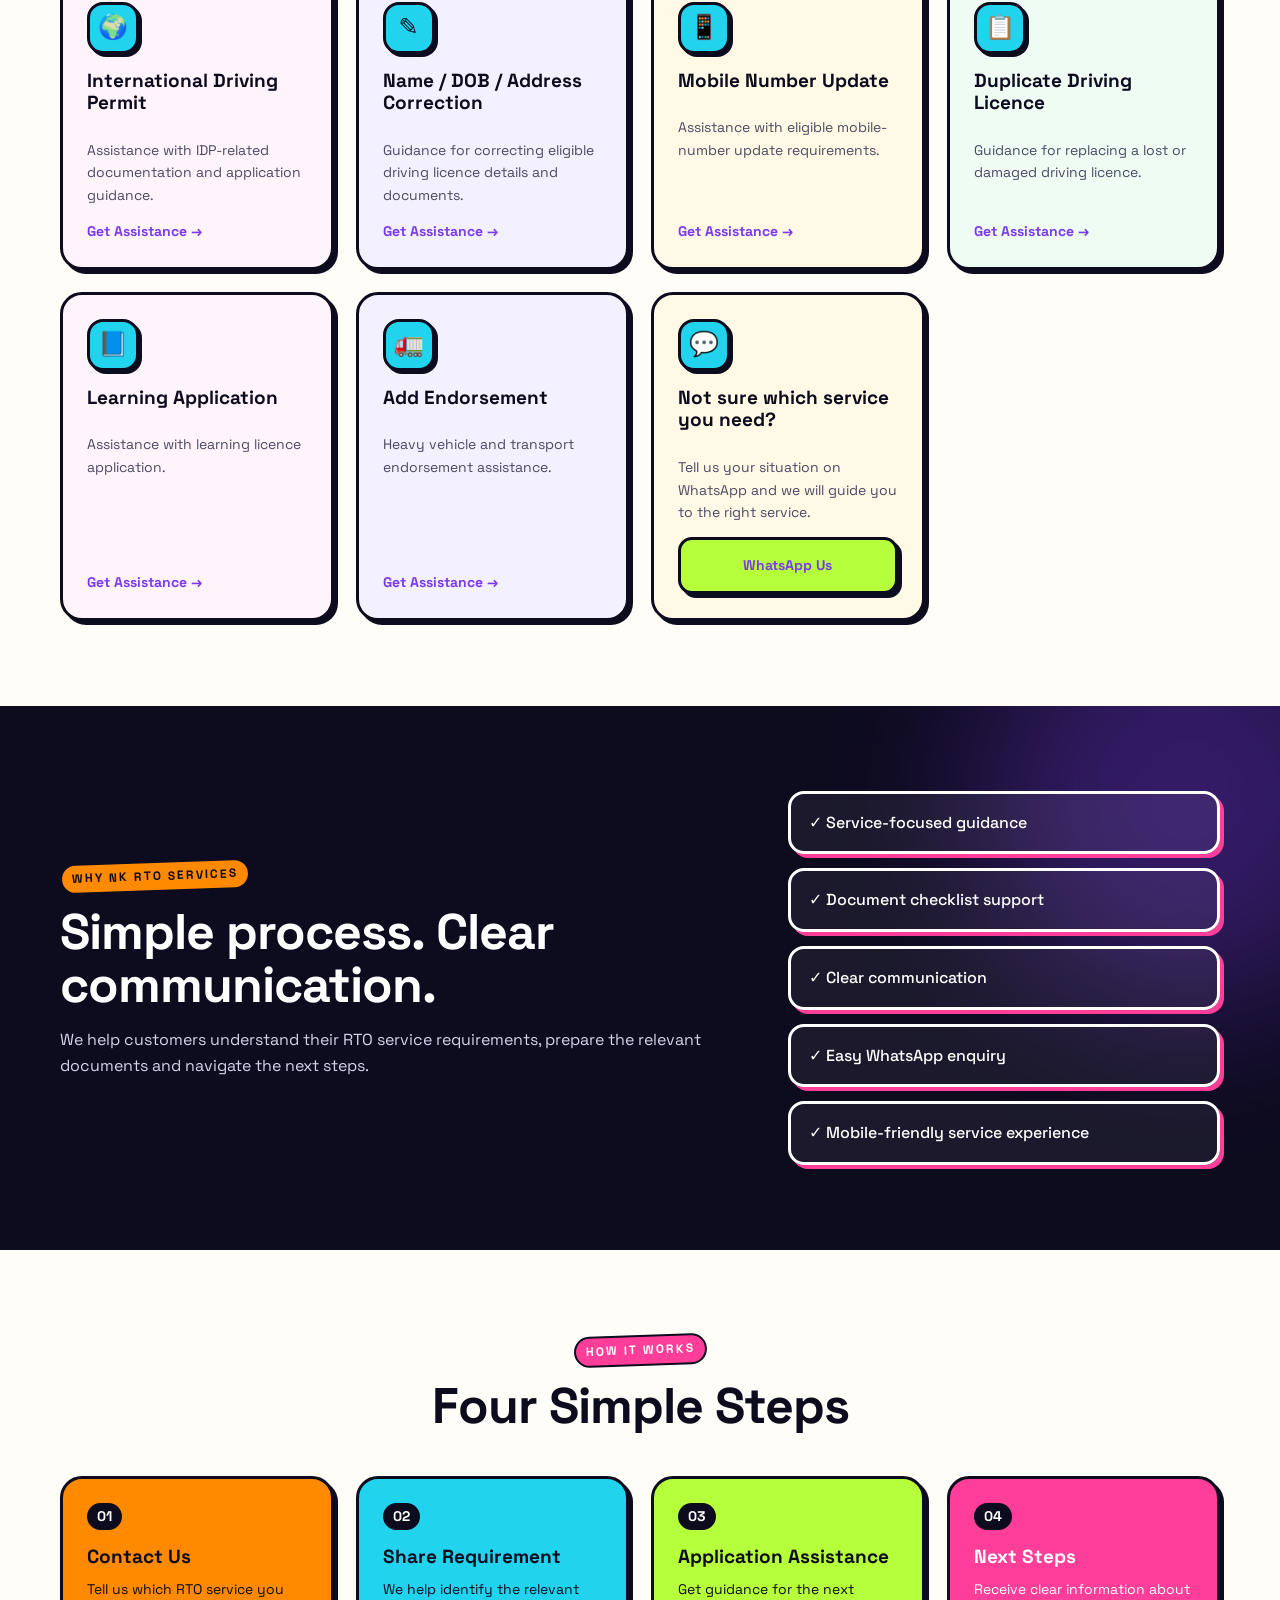
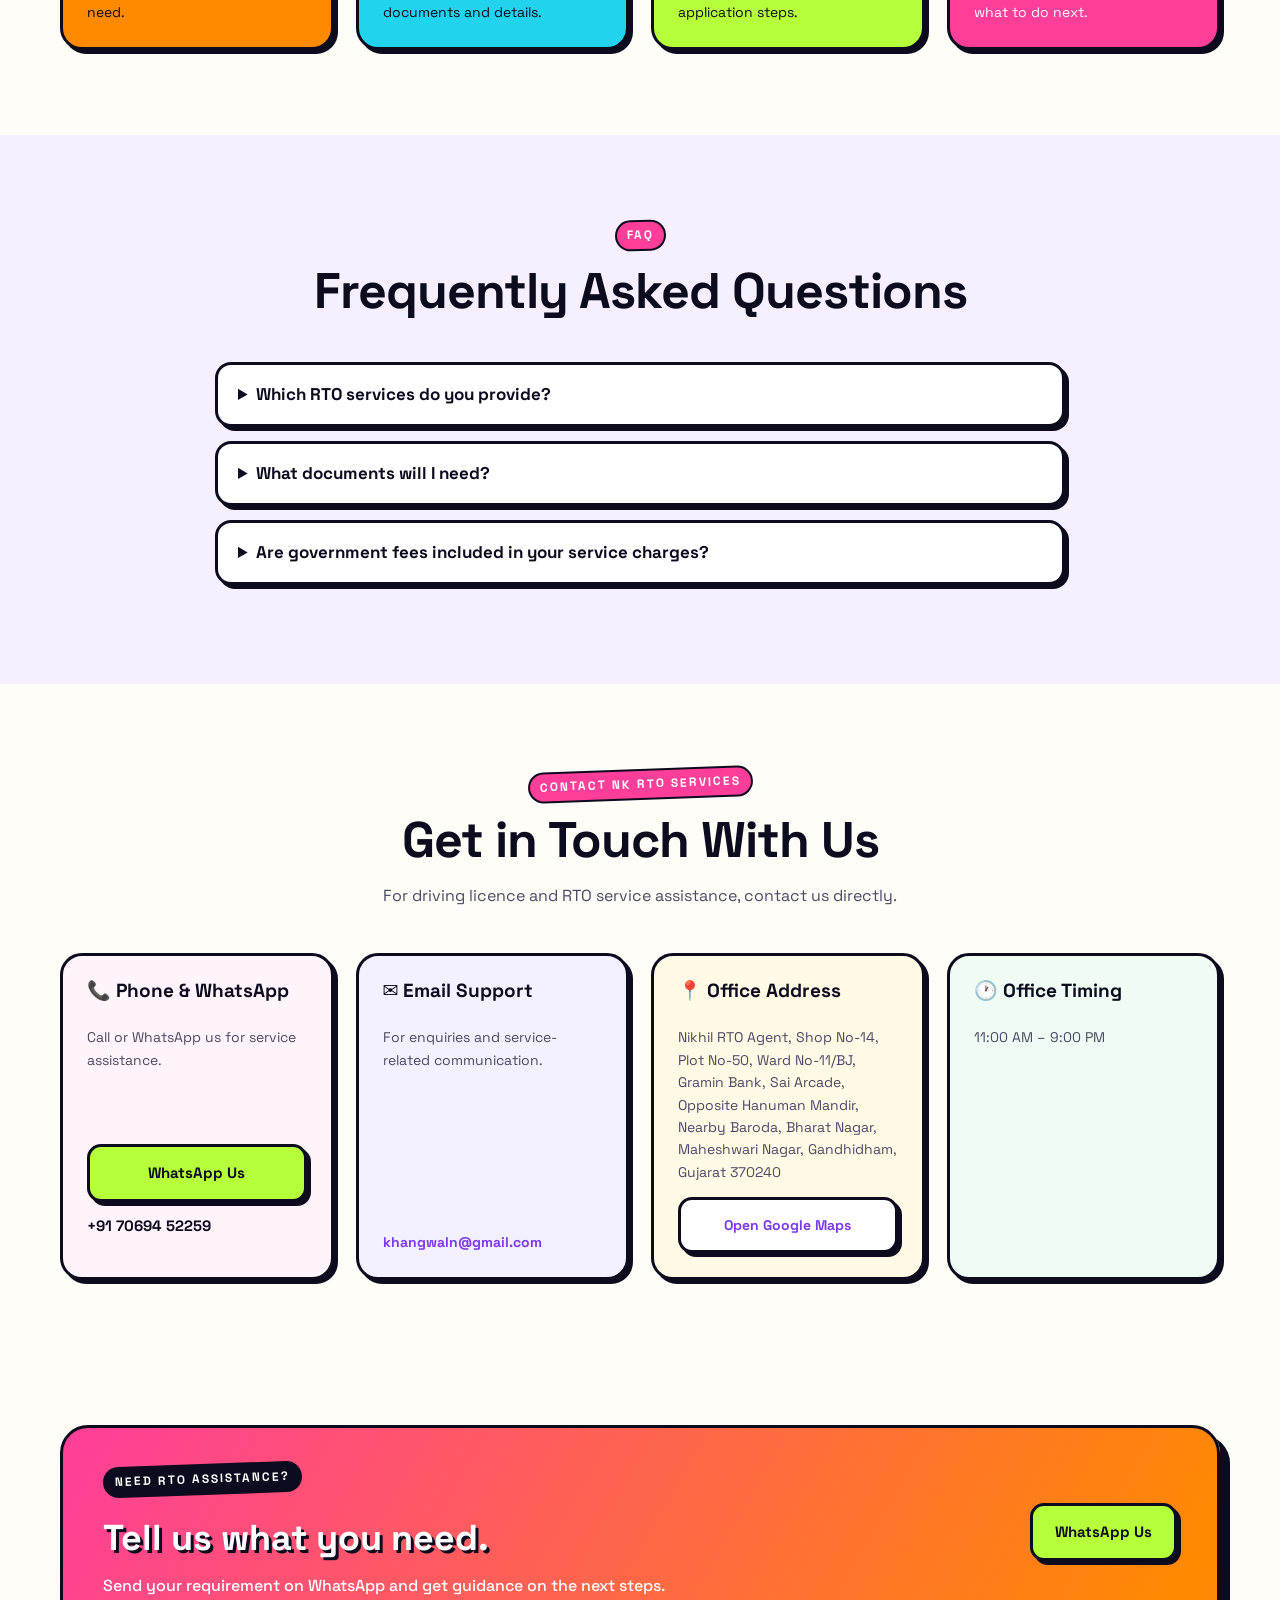
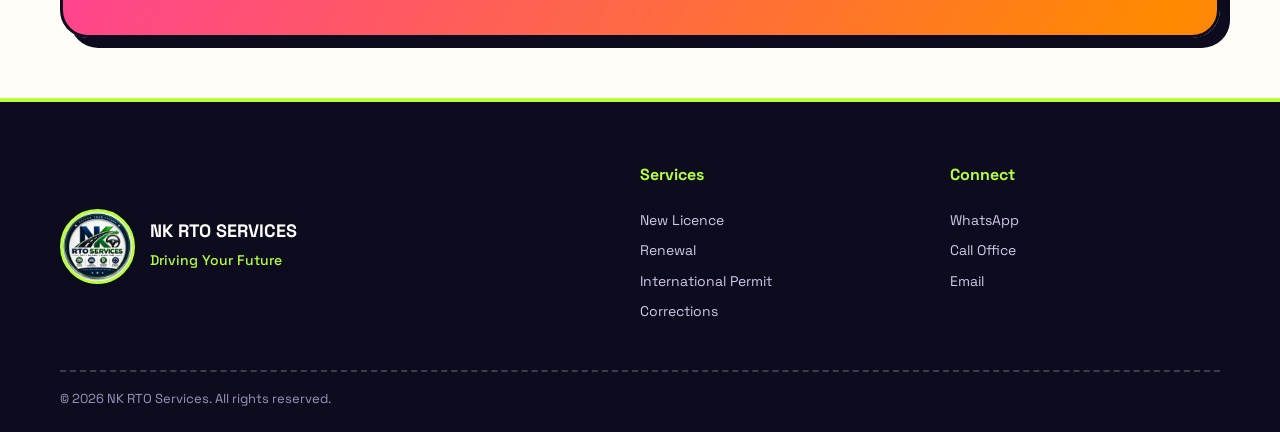
==== commit c7874273: "Update index.html" ====
--- a/index.html
+++ b/index.html
@@ -5,6 +5,7 @@
   <meta name="viewport" content="width=device-width, initial-scale=1">
   <title>NK RTO Services Gandhidham | Driving Licence & RTO Assistance</title>
   <meta name="description" content="NK RTO Services in Gandhidham, Gujarat provides assistance for driving licence applications, renewals, revalidation, corrections, international driving permits and other RTO documentation services.">
+  <meta name="keywords" content="RTO services Gandhidham, RTO agent Gandhidham, NK RTO Services, driving licence Gandhidham, new driving licence, driving licence renewal, licence revalidation, heavy driving licence, international driving permit, learning licence, five minutes learning licence, duplicate driving licence, vehicle registration, new vehicle registration, vehicle parivahan, mobile number update, address change, endorsement, all India RTO assistance, all India RTO services, Gujarat RTO services">
   <meta name="robots" content="index, follow">
   <meta name="theme-color" content="#0d0b1e">
   <link rel="canonical" href="https://samuelmassey709-maker.github.io/nk-rto-services/">
@@ -12,7 +13,6 @@
   <link rel="stylesheet" href="style.css">
   <meta name="google-site-verification" content="TuHi1AUaf_e6mBGuSEscNie9r24Yye5WXCcw0gKPIq0">
 
-  <!-- Open Graph SEO -->
   <meta name="author" content="NK RTO Services">
   <meta property="og:type" content="website">
   <meta property="og:title" content="NK RTO Services Gandhidham | Driving Licence & RTO Assistance">
@@ -21,30 +21,6 @@
   <meta property="og:image" content="https://samuelmassey709-maker.github.io/nk-rto-services/assets/nk-rto-circular-logo.png">
   <meta property="og:site_name" content="NK RTO Services">
   <meta name="twitter:card" content="summary">
-
-  <!-- Extra layout and ticker styles -->
-  <style>
-    /* Header ticker: fills the empty space beside the logo and loops */
-    .ticker{flex:1;min-width:0;height:44px;margin:0 16px;display:flex;align-items:center;overflow:hidden;background:#b6ff3b;border:3px solid #0d0b1e;border-radius:999px;box-shadow:3px 3px 0 #0d0b1e}
-    .ticker:hover .ticker-track{animation-play-state:paused}
-    .ticker-track{display:flex;width:max-content;animation:ticker-slide 22s linear infinite}
-    .ticker-group{display:flex;flex-shrink:0}
-    .ticker-group span{white-space:nowrap;padding:0 18px;font-weight:700;font-size:13px;letter-spacing:1px;text-transform:uppercase;color:#0d0b1e}
-    .ticker-group span i{font-style:normal;color:#ff3e9a;margin-left:18px}
-    @keyframes ticker-slide{from{transform:translateX(0)}to{transform:translateX(-50%)}}
-    @media (max-width:560px){.ticker{margin:0 10px;height:38px}}
-
-    /* Cta card spans two columns so the last row is full */
-    .cta-card{grid-column:span 2;background:#eaf7f0;border-color:#0d0b1e}
-    .cta-card p{min-height:0}
-    .cta-card .btn{margin-top:auto;align-self:flex-start}
-    @media (max-width:900px){.cta-card{grid-column:span 2}}
-    @media (max-width:560px){
-      .cta-card{grid-column:auto}
-      body{padding-bottom:70px}
-      .floating-wa{right:12px;bottom:12px;padding:10px 14px;font-size:13px}
-    }
-  </style>
 
   <!-- LocalBusiness SEO Schema -->
   <script type="application/ld+json">
@@ -106,18 +82,26 @@
     <div class="ticker" aria-hidden="true">
       <div class="ticker-track">
         <div class="ticker-group">
-          <span>Driving Licence <i>✦</i></span>
-          <span>Vehicle Registration <i>✦</i></span>
-          <span>Document Services <i>✦</i></span>
-          <span>Renewal &amp; Updates <i>✦</i></span>
-          <span>International Permit <i>✦</i></span>
+          <span>NK RTO Services</span>
+          <span>New Driving Licence Service</span>
+          <span>Five Minutes Learning Licence Service</span>
+          <span>Driving Licence Renewal</span>
+          <span>Vehicle Registration</span>
+          <span>New Vehicle Parivahan</span>
+          <span>International Driving Permit</span>
+          <span>All India Assistance</span>
+          <span>All India RTO Assistance</span>
         </div>
         <div class="ticker-group">
-          <span>Driving Licence <i>✦</i></span>
-          <span>Vehicle Registration <i>✦</i></span>
-          <span>Document Services <i>✦</i></span>
-          <span>Renewal &amp; Updates <i>✦</i></span>
-          <span>International Permit <i>✦</i></span>
+          <span>NK RTO Services</span>
+          <span>New Driving Licence Service</span>
+          <span>Five Minutes Learning Licence Service</span>
+          <span>Driving Licence Renewal</span>
+          <span>Vehicle Registration</span>
+          <span>New Vehicle Parivahan</span>
+          <span>International Driving Permit</span>
+          <span>All India Assistance</span>
+          <span>All India RTO Assistance</span>
         </div>
       </div>
     </div>
@@ -150,7 +134,6 @@
 
 <main id="home">
   <section class="hero">
-    <div class="hero-glow" aria-hidden="true"></div>
     <div class="container hero-grid">
       <div class="hero-copy">
         <div class="eyebrow">FAST • RELIABLE • HASSLE FREE</div>
@@ -187,6 +170,24 @@
         <div class="eyebrow">OUR SERVICES</div>
         <h2>RTO Services Under One Roof</h2>
         <p>Choose the service you need and contact us for document guidance and application assistance.</p>
+        <div class="tags" aria-label="Related services">
+          <span>RTO Services Gandhidham</span>
+          <span>Driving Licence Gandhidham</span>
+          <span>New Driving Licence</span>
+          <span>Learning Licence</span>
+          <span>Five Minutes Learning Licence</span>
+          <span>Licence Renewal</span>
+          <span>Licence Revalidation</span>
+          <span>Heavy Driving Licence</span>
+          <span>International Driving Permit</span>
+          <span>Duplicate Licence</span>
+          <span>Vehicle Registration</span>
+          <span>New Vehicle Parivahan</span>
+          <span>Address Change</span>
+          <span>Mobile Number Update</span>
+          <span>Add Endorsement</span>
+          <span>All India RTO Assistance</span>
+        </div>
       </div>
       <div class="cards">
         <article class="card" id="new-licence"><span class="icon" aria-hidden="true">🪪</span><h3>New Driving Licence</h3><p>Assistance and guidance for new driving licence requirements and documentation.</p><a href="#contact">Get Assistance →</a></article>
@@ -330,13 +331,12 @@
   (function () {
     const toggle = document.querySelector('.menu-toggle');
     const nav = document.querySelector('#main-nav');
-
     toggle.addEventListener('click', () => {
       const open = nav.classList.toggle('open');
       toggle.setAttribute('aria-expanded', String(open));
     });
 
-    // Mobile-friendly dropdown (hover does not work on touch screens)
+    // Touch-friendly dropdown (hover does not work on phones)
     const dropdown = document.querySelector('.nav-dropdown');
     const dropBtn = dropdown.querySelector('button');
     dropBtn.addEventListener('click', () => {
@@ -355,6 +355,17 @@
         dropdown.classList.remove('open');
       }
     });
+
+    // Scroll reveal: JS marks items, observer animates them in when visible
+    const items = document.querySelectorAll('.card, .steps > div, .check-list li');
+    items.forEach(el => el.classList.add('reveal'));
+    const io = new IntersectionObserver(entries => entries.forEach(en => {
+      if (en.isIntersecting) {
+        en.target.classList.add('in');
+        io.unobserve(en.target);
+      }
+    }), { threshold: 0.12 });
+    items.forEach(el => io.observe(el));
   })();
 </script>
 </body>
--- a/style.css
+++ b/style.css
@@ -1,26 +1,231 @@
- @keyframes fadeUp{from{opacity:0;transform:translateY(28px)}to{opacity:1;transform:none}}
+ @import url("https://fonts.googleapis.com/css2?family=Space+Grotesk:wght@500;700&display=swap");
+
+:root{
+  --ink:#0d0b1e;
+  --ink-soft:#4b4a63;
+  --paper:#fffdf7;
+  --purple:#7c3aed;
+  --pink:#ff3e9a;
+  --orange:#ff8a00;
+  --lime:#b6ff3b;
+  --cyan:#22d3ee;
+  --shadow:4px 4px 0 var(--ink);
+}
+
+*{box-sizing:border-box}
+html{scroll-behavior:smooth;scroll-padding-top:90px}
+body{margin:0;font-family:"Space Grotesk",Inter,ui-sans-serif,system-ui,-apple-system,"Segoe UI",sans-serif;color:var(--ink);background:var(--paper);line-height:1.6;overflow-x:hidden}
+a{text-decoration:none;color:inherit}
+img{max-width:100%;height:auto}
+:focus-visible{outline:3px solid var(--pink);outline-offset:3px;border-radius:6px}
+.skip-link{position:absolute;left:-9999px;top:10px;background:var(--ink);color:#fff;padding:10px 16px;border-radius:8px;z-index:100}
+.skip-link:focus{left:10px}
+.container{width:min(1160px,92%);margin:auto}
+
+/* ---------- Keyframes ---------- */
+@keyframes fadeUp{from{opacity:0;transform:translateY(28px)}to{opacity:1;transform:none}}
+@keyframes fadeIn{from{opacity:0}to{opacity:1}}
+@keyframes popIn{0%{opacity:0;transform:scale(.8) rotate(-4deg)}70%{transform:scale(1.04) rotate(1deg)}100%{opacity:1;transform:none}}
+@keyframes float{0%,100%{transform:translateY(0) rotate(2deg)}50%{transform:translateY(-12px) rotate(1deg)}}
+@keyframes drift{0%,100%{transform:translate(0,0) scale(1)}50%{transform:translate(40px,-30px) scale(1.1)}}
+@keyframes gradientShift{0%{background-position:0% 50%}50%{background-position:100% 50%}100%{background-position:0% 50%}}
+@keyframes wiggle{0%,100%{transform:rotate(-2deg)}50%{transform:rotate(2deg)}}
+@keyframes pulse{0%{box-shadow:4px 4px 0 var(--ink),0 0 0 0 rgba(37,211,102,.6)}70%{box-shadow:4px 4px 0 var(--ink),0 0 0 18px rgba(37,211,102,0)}100%{box-shadow:4px 4px 0 var(--ink),0 0 0 0 rgba(37,211,102,0)}}
+@keyframes ticker{from{transform:translateX(0)}to{transform:translateX(-50%)}}
 @keyframes shine{0%{left:-75%}100%{left:125%}}
 
-/* Hero text ek-ek karke upar se aayega */
+/* ---------- Header ---------- */
+.site-header{position:sticky;top:0;z-index:50;background:rgba(255,253,247,.94);backdrop-filter:blur(14px);border-bottom:3px solid var(--ink);animation:fadeIn .6s ease both}
+.nav-wrap{height:78px;display:flex;align-items:center;justify-content:space-between}
+.brand{display:flex;align-items:center;gap:10px;font-size:17px;font-weight:700;color:var(--ink)}
+.brand img{width:55px;height:55px;object-fit:contain;transition:transform .4s cubic-bezier(.34,1.56,.64,1)}
+.brand:hover img{transform:rotate(-12deg) scale(1.08)}
+.brand b{background:linear-gradient(90deg,var(--pink),var(--purple),var(--orange));background-size:200% auto;-webkit-background-clip:text;background-clip:text;color:transparent;margin-left:4px;animation:gradientShift 6s ease infinite}
+.site-header nav{display:flex;align-items:center;gap:22px;font-size:14px;font-weight:700}
+.site-header nav>a,.nav-dropdown>button{background:none;border:0;font:inherit;color:var(--ink);cursor:pointer;padding:0;position:relative}
+.site-header nav>a::after,.nav-dropdown>button::after{content:"";position:absolute;left:0;bottom:-6px;width:100%;height:3px;background:var(--pink);border-radius:3px;transform:scaleX(0);transform-origin:left;transition:transform .3s ease}
+.site-header nav>a:hover::after,.nav-dropdown>button:hover::after{transform:scaleX(1)}
+.site-header nav>a:hover,.nav-dropdown>button:hover{color:var(--pink)}
+.nav-dropdown{position:relative}
+.dropdown-menu{display:none;position:absolute;top:32px;left:-15px;width:280px;background:#fff;border:3px solid var(--ink);border-radius:16px;padding:10px;box-shadow:var(--shadow);max-height:70vh;overflow:auto;transform-origin:top center;animation:popIn .3s ease both}
+.nav-dropdown:hover .dropdown-menu,.nav-dropdown.open .dropdown-menu{display:block}
+.dropdown-menu a{display:block;padding:10px 12px;border-radius:10px;font-size:13px;font-weight:500;transition:background .2s,transform .2s}
+.dropdown-menu a:hover{background:var(--lime);color:var(--ink);transform:translateX(4px)}
+.nav-cta{background:var(--pink)!important;color:#fff!important;padding:10px 18px;border-radius:999px;border:3px solid var(--ink);box-shadow:3px 3px 0 var(--ink);transition:transform .2s,box-shadow .2s}
+.nav-cta:hover{transform:translate(-2px,-2px);box-shadow:5px 5px 0 var(--ink)}
+.nav-cta::after{display:none}
+.menu-toggle{display:none;border:3px solid var(--ink);background:var(--lime);font-size:20px;cursor:pointer;color:var(--ink);border-radius:12px;padding:4px 10px;box-shadow:3px 3px 0 var(--ink)}
+
+/* ---------- Hero ---------- */
+.hero{position:relative;overflow:hidden;background:linear-gradient(135deg,#1a0b3d 0%,#3b0764 45%,#7c2d12 100%);background-size:200% 200%;animation:gradientShift 12s ease infinite;color:#fff;padding:80px 0 70px;border-bottom:3px solid var(--ink)}
+.hero::before{content:"";position:absolute;inset:0;background:radial-gradient(circle at 15% 20%,rgba(255,62,154,.35),transparent 40%),radial-gradient(circle at 85% 80%,rgba(182,255,59,.25),transparent 40%);pointer-events:none}
+.hero-glow{position:absolute;width:520px;height:520px;border-radius:50%;background:rgba(34,211,238,.25);filter:blur(60px);right:-180px;top:-150px;animation:drift 14s ease-in-out infinite}
+.hero-grid{position:relative;display:grid;grid-template-columns:1.05fr .95fr;gap:60px;align-items:center}
 .hero-copy>*{animation:fadeUp .8s cubic-bezier(.22,1,.36,1) both}
+.hero-copy>*:nth-child(1){animation-delay:.05s}
 .hero-copy>*:nth-child(2){animation-delay:.15s}
 .hero-copy>*:nth-child(3){animation-delay:.3s}
 .hero-copy>*:nth-child(4){animation-delay:.45s}
-
-/* Button par chamak */
-.btn{position:relative;overflow:hidden}
+.hero-copy>*:nth-child(5){animation-delay:.6s}
+.hero-visual{animation:popIn .9s .3s cubic-bezier(.22,1,.36,1) both}
+.eyebrow{display:inline-block;font-size:12px;letter-spacing:2px;font-weight:700;color:var(--ink);background:var(--lime);padding:4px 10px;border:2px solid var(--ink);border-radius:999px;margin-bottom:14px;transform:rotate(-2deg)}
+.hero h1{font-size:clamp(40px,5.2vw,70px);line-height:1.02;margin:0 0 20px;letter-spacing:-2px;max-width:700px;font-weight:700;text-shadow:4px 4px 0 var(--pink)}
+.hero-text{font-size:18px;color:#f1e8ff;max-width:620px}
+.hero-actions{display:flex;gap:14px;flex-wrap:wrap;margin:28px 0}
+.btn{position:relative;overflow:hidden;display:inline-flex;align-items:center;justify-content:center;padding:14px 22px;border-radius:14px;font-weight:700;font-size:15px;cursor:pointer;border:3px solid var(--ink);box-shadow:var(--shadow);transition:transform .15s,box-shadow .15s,background .2s}
 .btn::after{content:"";position:absolute;top:0;left:-75%;width:50%;height:100%;background:linear-gradient(120deg,transparent,rgba(255,255,255,.7),transparent);transform:skewX(-20deg)}
 .btn:hover::after{animation:shine .7s ease}
-
-/* Menu link ke neeche line slide */
-.site-header nav>a{position:relative}
-.site-header nav>a::after{content:"";position:absolute;left:0;bottom:-6px;width:100%;height:3px;background:#ff3e9a;border-radius:3px;transform:scaleX(0);transition:transform .3s}
-.site-header nav>a:hover::after{transform:scaleX(1)}
-
-/* Cards scroll karne par fade-up honge */
-@supports (animation-timeline:view()){
-  .cards>.card,.contact-grid>.card{animation:fadeUp linear both;animation-timeline:view();animation-range:entry 0% cover 30%}
-}
-
-/* Jinhone motion band kiya hai, unke liye sab band */
-@media (prefers-reduced-motion:reduce){*,*::before,*::after{animation:none!important;transition:none!important}}
+.btn:hover{transform:translate(-2px,-2px);box-shadow:6px 6px 0 var(--ink)}
+.btn:active{transform:translate(2px,2px);box-shadow:2px 2px 0 var(--ink)}
+.btn-primary{background:var(--lime);color:var(--ink)}
+.btn-primary:hover{background:#d4ff7a}
+.btn-secondary{background:#fff;color:var(--ink)}
+.btn-secondary:hover{background:var(--cyan)}
+.hero .btn-secondary{background:var(--cyan);color:var(--ink)}
+.trust-row{display:flex;gap:12px;flex-wrap:wrap;font-size:13px;font-weight:500;color:#fff}
+.trust-row span{background:rgba(255,255,255,.12);border:2px solid rgba(255,255,255,.4);padding:4px 10px;border-radius:999px;transition:transform .2s,background .2s}
+.trust-row span:hover{transform:translateY(-3px);background:rgba(182,255,59,.3)}
+.logo-frame{background:#fff;border-radius:28px;padding:12px;border:4px solid var(--ink);box-shadow:10px 10px 0 var(--pink);animation:float 6s ease-in-out infinite}
+.logo-frame img{display:block;width:100%;border-radius:20px}
+
+/* ---------- Service strip (scrolling ticker) ---------- */
+.service-strip{background:var(--lime);border-bottom:3px solid var(--ink);overflow:hidden}
+.four-points{display:grid;grid-template-columns:repeat(4,1fr);padding:22px 0}
+.four-points>div{display:flex;align-items:center;justify-content:center;gap:12px;border-right:3px solid var(--ink);transition:transform .25s}
+.four-points>div:hover{transform:scale(1.06)}
+.four-points>div:last-child{border-right:0}
+.four-points strong{font-size:26px;display:inline-block;transition:transform .4s cubic-bezier(.34,1.56,.64,1)}
+.four-points>div:hover strong{transform:rotate(-12deg) scale(1.2)}
+.four-points span{font-size:13px;font-weight:700;line-height:1.2;text-transform:uppercase;color:var(--ink)}
+
+/* ---------- Sections ---------- */
+.section{padding:85px 0}
+.section-head{text-align:center;max-width:720px;margin:0 auto 44px}
+.section h2{font-size:clamp(32px,4.2vw,50px);line-height:1.05;margin:0 0 14px;color:var(--ink);letter-spacing:-1px;font-weight:700}
+.section-head p{color:var(--ink-soft);font-size:16px}
+.section-head .eyebrow{background:var(--pink);color:#fff}
+
+/* ---------- Cards ---------- */
+.cards{display:grid;grid-template-columns:repeat(4,1fr);gap:22px}
+.card{border:3px solid var(--ink);border-radius:22px;padding:24px;background:#fff;box-shadow:var(--shadow);transition:transform .25s cubic-bezier(.34,1.56,.64,1),box-shadow .25s;display:flex;flex-direction:column}
+.card:hover{transform:translate(-4px,-4px) rotate(-.6deg);box-shadow:8px 8px 0 var(--ink)}
+.card:nth-child(4n+1){background:#fff4fb}
+.card:nth-child(4n+2){background:#f3f0ff}
+.card:nth-child(4n+3){background:#fff9e6}
+.card:nth-child(4n){background:#eefcf4}
+.card:target{outline:4px solid var(--pink);outline-offset:4px}
+.card:hover .icon{animation:wiggle .5s ease}
+.icon{display:grid;place-items:center;width:52px;height:52px;border-radius:16px;border:3px solid var(--ink);background:var(--cyan);font-size:24px;margin-bottom:16px;box-shadow:3px 3px 0 var(--ink)}
+.card h3{font-size:19px;line-height:1.2;margin:0 0 10px;font-weight:700}
+.card p{font-size:14px;color:var(--ink-soft);min-height:66px}
+.card>a:last-child{font-size:14px;font-weight:700;color:var(--purple);margin-top:auto}
+.card .btn{margin-top:auto}
+.card .contact-line{font-size:15px;font-weight:700;color:var(--ink);min-height:0;margin-top:12px}
+
+/* Scroll-reveal: cards fade up as they enter the screen (modern browsers) */
+@supports (animation-timeline: view()){
+  .cards>.card,.contact-grid>.card,.steps>div{animation:fadeUp linear both;animation-timeline:view();animation-range:entry 0% cover 30%}
+}
+
+/* ---------- Contact ---------- */
+.contact-grid{display:grid;grid-template-columns:repeat(4,1fr);gap:22px}
+.contact-grid .card p:first-of-type{min-height:0}
+
+/* ---------- Dark section ---------- */
+.section-dark{background:var(--ink);color:#fff;position:relative;overflow:hidden}
+.section-dark::before{content:"";position:absolute;width:420px;height:420px;border-radius:50%;background:var(--purple);opacity:.35;filter:blur(80px);right:-120px;top:-120px;animation:drift 16s ease-in-out infinite}
+.section-dark h2{color:#fff}
+.section-dark p{color:#d6d3ea}
+.section-dark .eyebrow{background:var(--orange);color:var(--ink)}
+.split{position:relative;display:grid;grid-template-columns:1.2fr .8fr;gap:80px;align-items:center}
+.check-list{display:grid;gap:14px;list-style:none;padding:0;margin:0}
+.check-list li{padding:16px 18px;border:3px solid #fff;border-radius:16px;background:rgba(255,255,255,.06);font-weight:500;box-shadow:4px 4px 0 var(--pink);transition:transform .25s,background .25s}
+.check-list li:hover{transform:translateX(8px);background:rgba(182,255,59,.12)}
+
+/* ---------- Steps ---------- */
+.steps{display:grid;grid-template-columns:repeat(4,1fr);gap:22px}
+.steps>div{border:3px solid var(--ink);border-radius:22px;padding:24px;background:var(--orange);box-shadow:var(--shadow);transition:transform .25s}
+.steps>div:hover{transform:translateY(-6px) rotate(-1deg)}
+.steps>div:nth-child(2){background:var(--cyan)}
+.steps>div:nth-child(3){background:var(--lime)}
+.steps>div:nth-child(4){background:var(--pink);color:#fff}
+.steps b{display:inline-block;font-size:14px;background:var(--ink);color:#fff;padding:2px 10px;border-radius:999px}
+.steps h3{margin:12px 0 6px;font-size:19px}
+.steps p{font-size:14px;margin:0}
+.steps>div:nth-child(4) p{color:#fff}
+
+/* ---------- FAQ ---------- */
+.faq-section{background:#f5efff}
+.narrow{max-width:850px}
+.faq-section details{background:#fff;border:3px solid var(--ink);border-radius:16px;padding:16px 20px;margin:14px 0;box-shadow:4px 4px 0 var(--ink);transition:transform .2s,box-shadow .2s}
+.faq-section details:hover{transform:translate(-2px,-2px);box-shadow:6px 6px 0 var(--ink)}
+.faq-section details[open]{background:#fffbea}
+.faq-section summary{font-weight:700;cursor:pointer;font-size:17px}
+.faq-section details p{color:var(--ink-soft);margin:10px 0 0;animation:fadeUp .4s ease both}
+
+/* ---------- CTA ---------- */
+.cta-section{padding:60px 0;background:var(--paper)}
+.cta-box{position:relative;overflow:hidden;display:flex;align-items:center;justify-content:space-between;gap:25px;background:linear-gradient(120deg,var(--pink),var(--orange),var(--pink));background-size:200% auto;animation:gradientShift 8s ease infinite;border:3px solid var(--ink);border-radius:28px;padding:36px 40px;box-shadow:10px 10px 0 var(--ink)}
+.cta-box h2{margin:0 0 6px;font-size:36px;color:#fff;text-shadow:3px 3px 0 var(--ink)}
+.cta-box p{margin:0;color:#fff;font-weight:500}
+.cta-box .eyebrow{background:var(--ink);color:#fff;border-color:var(--ink)}
+
+/* ---------- Footer ---------- */
+footer{background:var(--ink);color:#d9d6ef;padding:60px 0 22px;border-top:4px solid var(--lime)}
+.footer-grid{display:grid;grid-template-columns:2fr 1fr 1fr;gap:40px}
+.footer-brand{display:flex;gap:15px;align-items:center}
+.footer-brand img{width:75px;height:75px;object-fit:contain;background:#fff;border-radius:50%;border:3px solid var(--lime);animation:float 5s ease-in-out infinite}
+.footer-brand strong{color:#fff;font-size:18px}
+.footer-brand p{margin:3px 0;color:var(--lime);font-size:14px;font-weight:500}
+.footer-grid h4{color:var(--lime);margin-top:0;font-size:16px}
+.footer-grid>div>a{display:block;color:#cfc9ea;font-size:14px;margin:8px 0;transition:color .2s,transform .2s}
+.footer-grid>div>a:hover{color:var(--pink);transform:translateX(5px)}
+.copyright{border-top:2px dashed rgba(255,255,255,.2);margin-top:40px;padding-top:17px;font-size:13px;color:#9b96bd}
+
+/* ---------- Floating WhatsApp button ---------- */
+.floating-wa{position:fixed;right:18px;bottom:18px;z-index:60;background:#25d366;color:var(--ink);font-weight:700;font-size:15px;padding:12px 20px;border-radius:999px;border:3px solid var(--ink);box-shadow:4px 4px 0 var(--ink);animation:pulse 2.4s ease-out infinite;transition:transform .2s}
+.floating-wa:hover{transform:translate(-2px,-2px) scale(1.05)}
+
+/* ---------- Responsive ---------- */
+@media(max-width:1000px){
+  .contact-grid{grid-template-columns:repeat(2,1fr)}
+}
+
+@media(max-width:900px){
+  .site-header nav{display:none}
+  .site-header nav.open{display:flex;position:absolute;top:78px;left:0;right:0;background:var(--paper);padding:16px 5%;flex-direction:column;align-items:stretch;border-bottom:3px solid var(--ink);gap:14px;box-shadow:0 10px 0 var(--ink);animation:fadeUp .3s ease both}
+  .menu-toggle{display:block}
+  .dropdown-menu{position:static;width:auto;box-shadow:none;border:0;display:none;padding-left:15px;max-height:none;animation:none}
+  .nav-dropdown.open .dropdown-menu{display:block}
+  .nav-dropdown:hover .dropdown-menu{display:none}
+  .nav-dropdown.open:hover .dropdown-menu{display:block}
+  .hero-grid,.split{grid-template-columns:1fr}
+  .hero{padding-top:55px}
+  .cards{grid-template-columns:repeat(2,1fr)}
+  .steps{grid-template-columns:repeat(2,1fr)}
+  .four-points{grid-template-columns:repeat(2,1fr);gap:0}
+  .four-points>div{padding:15px;border-bottom:3px solid var(--ink)}
+  .four-points>div:nth-child(2){border-right:0}
+  .cta-box{flex-direction:column;align-items:flex-start}
+  .footer-grid{grid-template-columns:1fr 1fr}
+}
+
+@media(max-width:560px){
+  .brand span{display:none}
+  .hero h1{font-size:40px}
+  .hero-text{font-size:16px}
+  .cards,.steps,.footer-grid,.contact-grid{grid-template-columns:1fr}
+  .four-points{grid-template-columns:1fr 1fr}
+  .section{padding:60px 0}
+  .logo-frame{padding:7px;box-shadow:6px 6px 0 var(--pink)}
+  .trust-row{gap:8px}
+  .cta-box{padding:26px}
+  .cta-box h2{font-size:28px}
+  .card p{min-height:0}
+  .floating-wa{font-size:13px;padding:10px 14px;right:12px;bottom:12px}
+}
+
+/* Respect users who prefer less motion */
+@media (prefers-reduced-motion:reduce){
+  *,*::before,*::after{animation:none!important;transition:none!important;scroll-behavior:auto!important}
+ }
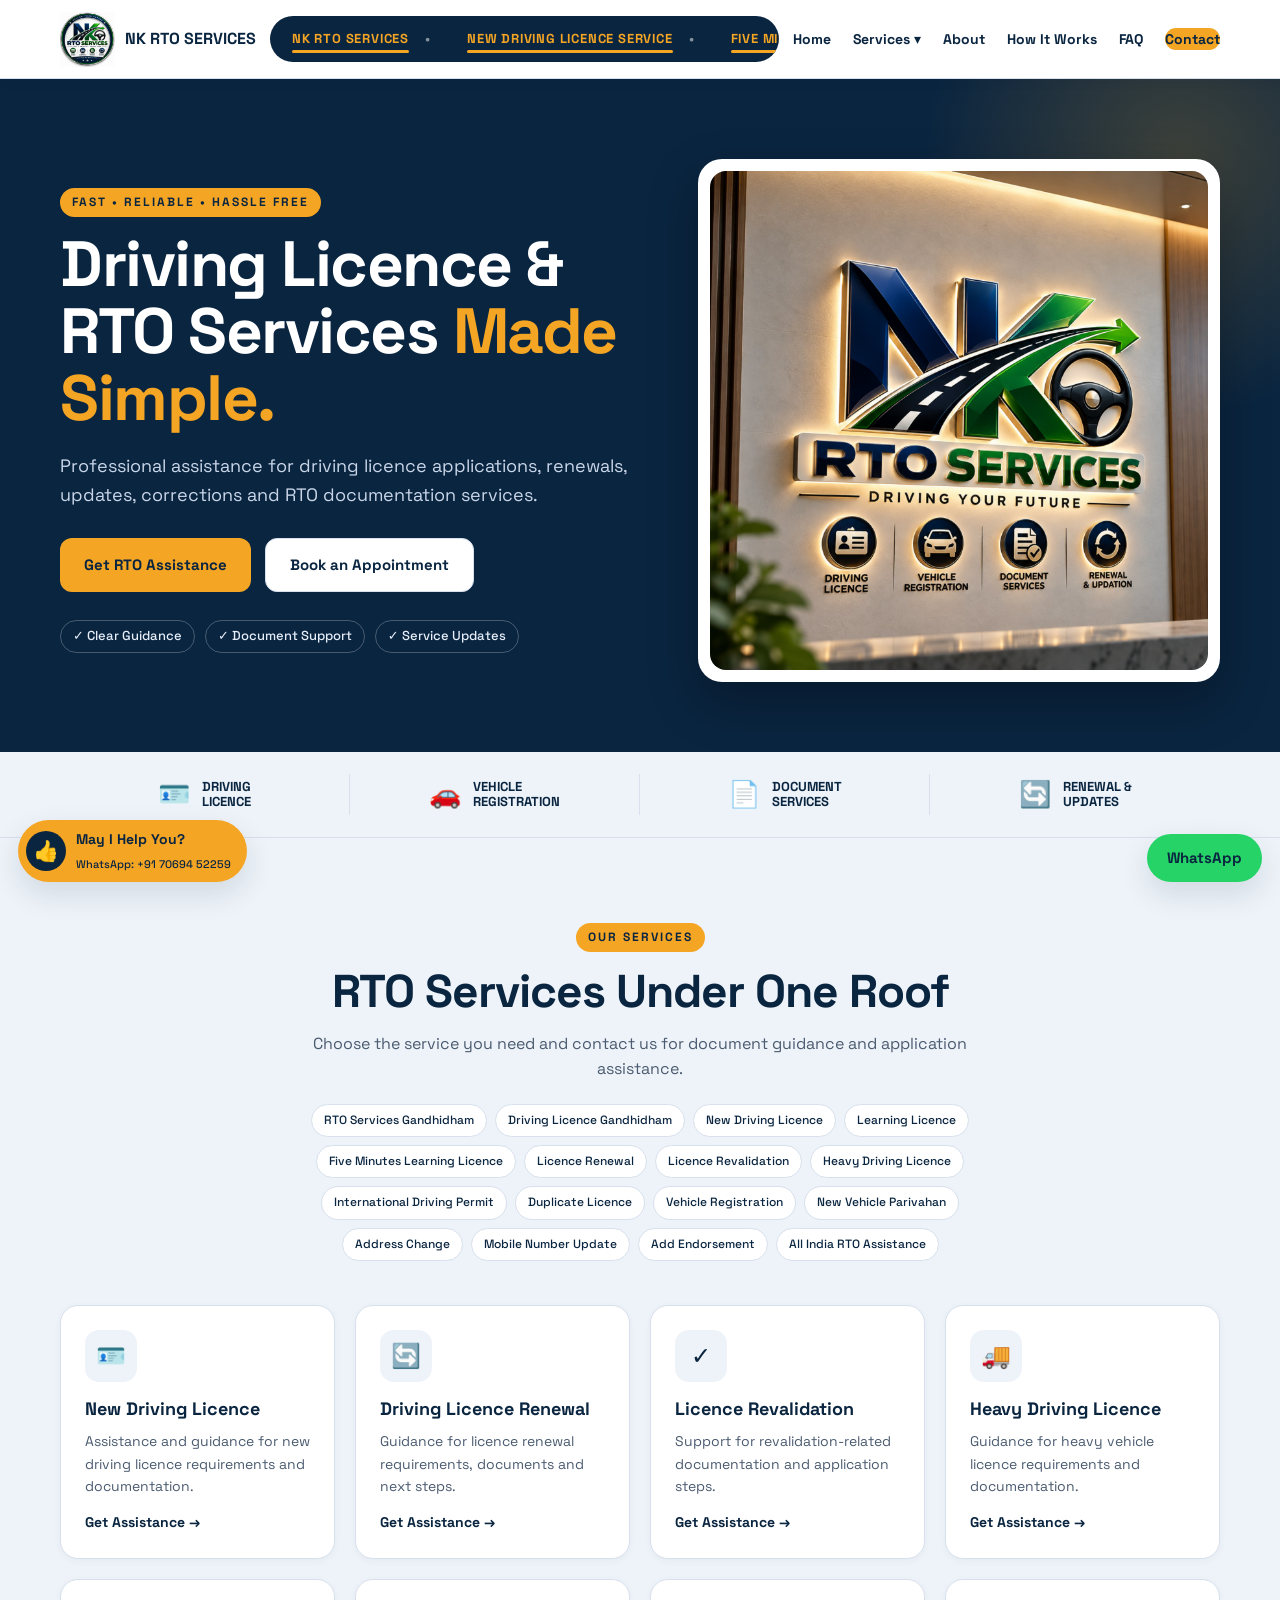
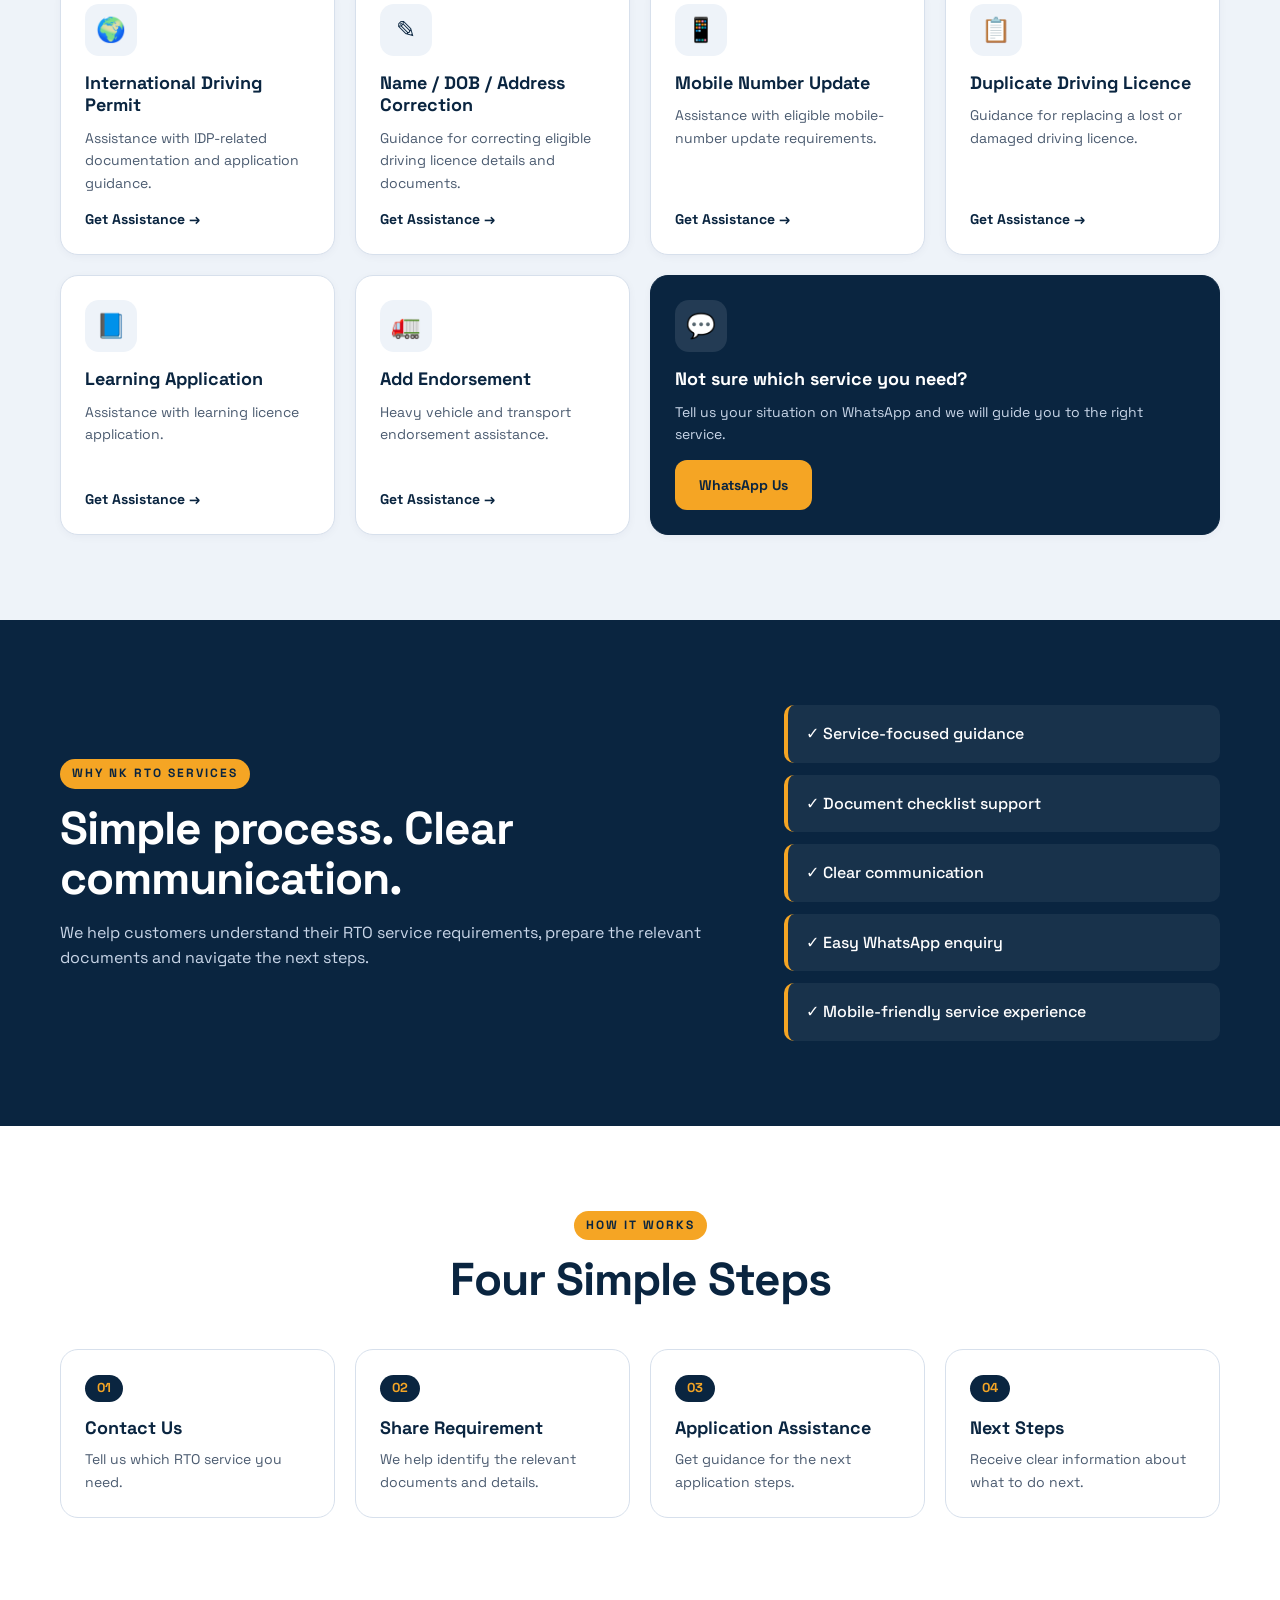
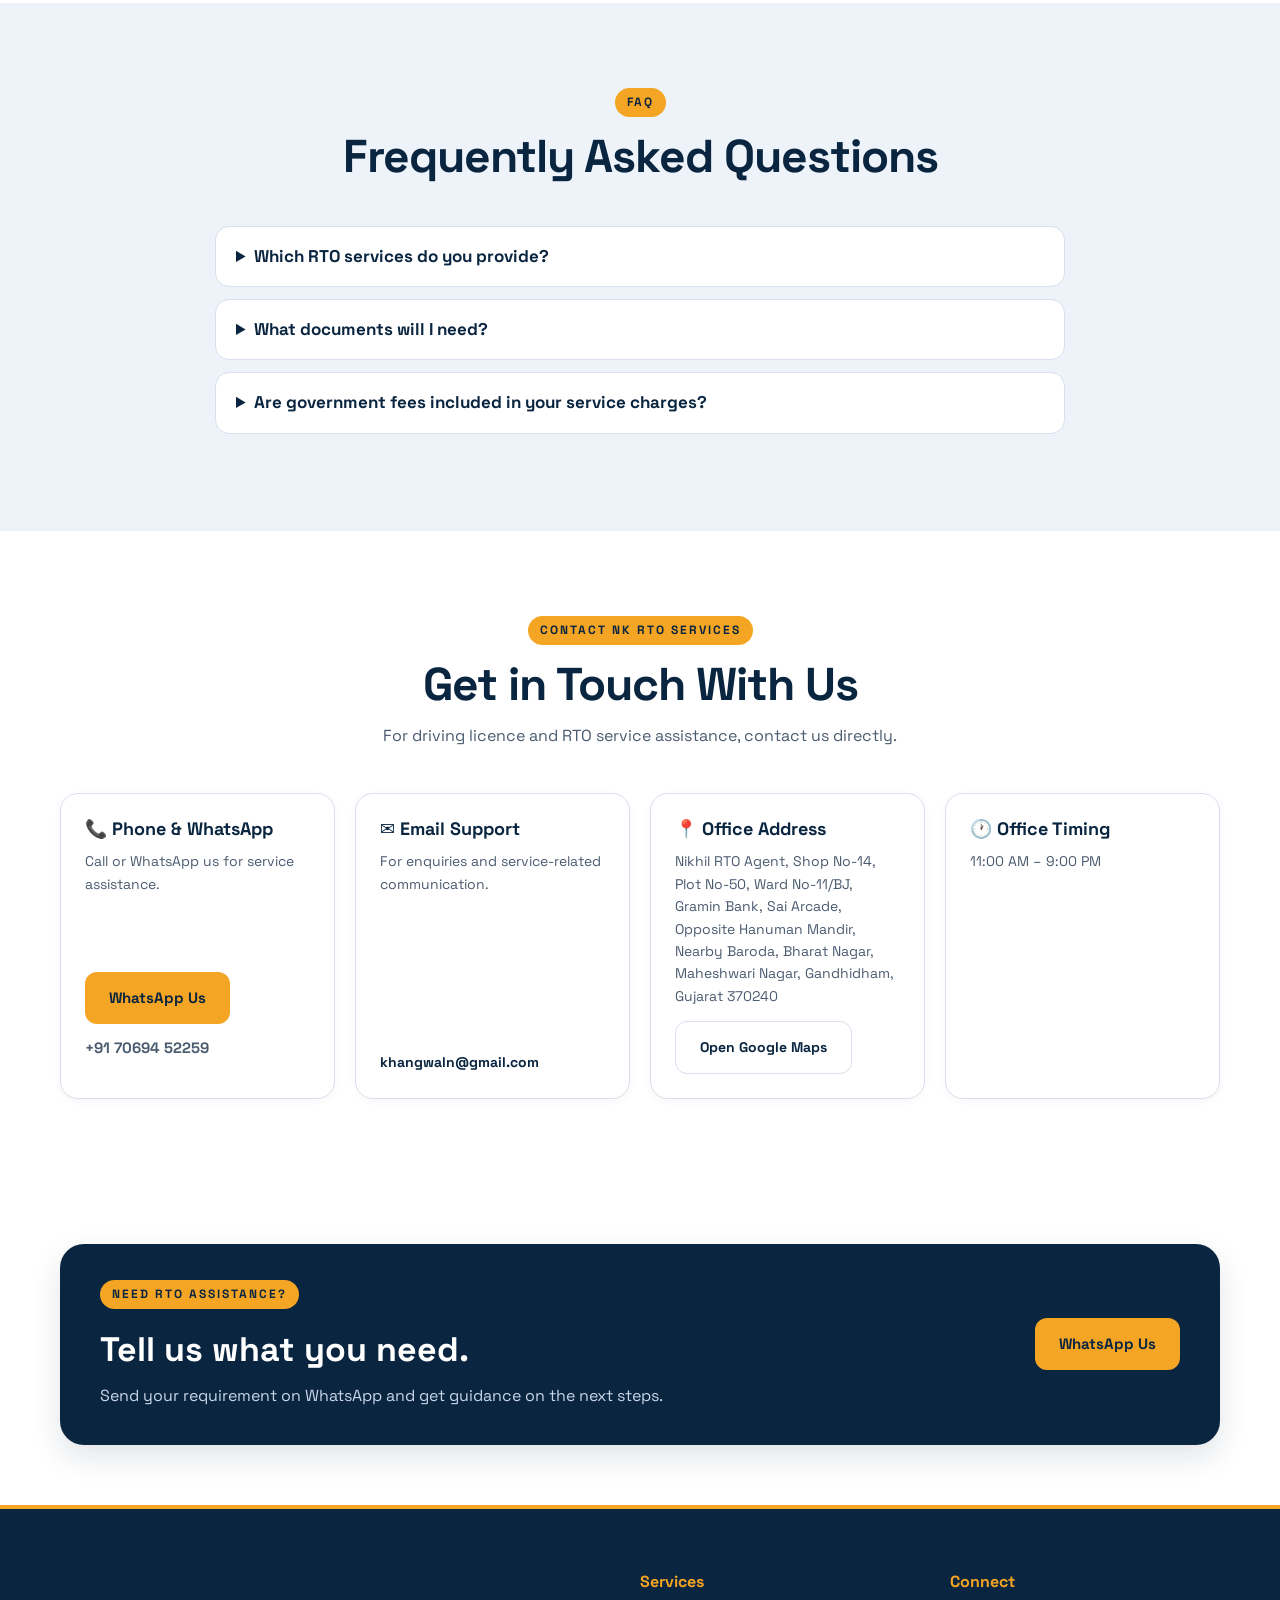
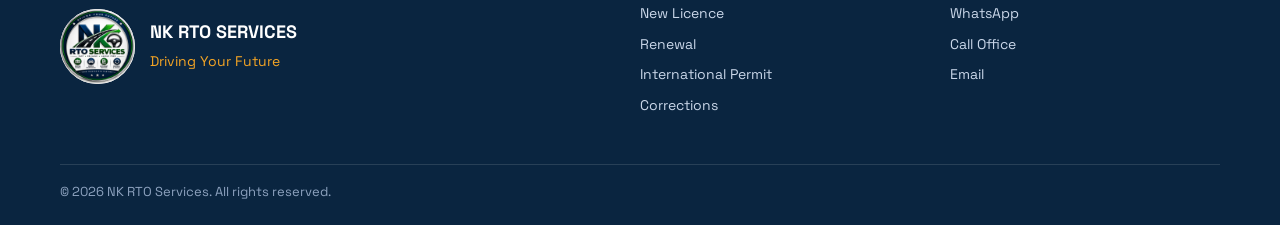
==== commit 32fd30e3: "Update index.html" ====
--- a/index.html
+++ b/index.html
@@ -7,7 +7,7 @@
   <meta name="description" content="NK RTO Services in Gandhidham, Gujarat provides assistance for driving licence applications, renewals, revalidation, corrections, international driving permits and other RTO documentation services.">
   <meta name="keywords" content="RTO services Gandhidham, RTO agent Gandhidham, NK RTO Services, driving licence Gandhidham, new driving licence, driving licence renewal, licence revalidation, heavy driving licence, international driving permit, learning licence, five minutes learning licence, duplicate driving licence, vehicle registration, new vehicle registration, vehicle parivahan, mobile number update, address change, endorsement, all India RTO assistance, all India RTO services, Gujarat RTO services">
   <meta name="robots" content="index, follow">
-  <meta name="theme-color" content="#0d0b1e">
+  <meta name="theme-color" content="#0a2540">
   <link rel="canonical" href="https://samuelmassey709-maker.github.io/nk-rto-services/">
   <link rel="icon" type="image/png" href="assets/nk-rto-circular-logo.png">
   <link rel="stylesheet" href="style.css">
@@ -137,7 +137,7 @@
     <div class="container hero-grid">
       <div class="hero-copy">
         <div class="eyebrow">FAST • RELIABLE • HASSLE FREE</div>
-        <h1>Driving Licence &amp; RTO Services Made Simple.</h1>
+        <h1>Driving Licence &amp; RTO Services <em>Made Simple.</em></h1>
         <p class="hero-text">Professional assistance for driving licence applications, renewals, updates, corrections and RTO documentation services.</p>
         <div class="hero-actions">
           <a class="btn btn-primary" href="https://wa.me/917069452259?text=Hello%20NK%20RTO%20Services%2C%20I%20need%20RTO%20service%20assistance." target="_blank" rel="noopener">Get RTO Assistance</a>
@@ -325,6 +325,8 @@
   <div class="container copyright">© 2026 NK RTO Services. All rights reserved.</div>
 </footer>
 
+<a class="help-btn" href="https://wa.me/917069452259?text=Hello%20NK%20RTO%20Services%2C%20I%20need%20help." target="_blank" rel="noopener"><span class="help-icon" aria-hidden="true">👍</span><span><span class="help-text">May I Help You?</span><small class="help-num">WhatsApp: +91 70694 52259</small></span></a>
+
 <a class="floating-wa" href="https://wa.me/917069452259?text=Hello%20NK%20RTO%20Services%2C%20I%20need%20assistance." target="_blank" rel="noopener" aria-label="Chat with NK RTO Services on WhatsApp">WhatsApp</a>
 
 <script>
--- a/style.css
+++ b/style.css
@@ -1,231 +1,247 @@
  @import url("https://fonts.googleapis.com/css2?family=Space+Grotesk:wght@500;700&display=swap");
 
+/* Professional palette. Backgrounds: navy, white, mist. Amber is the only accent. */
 :root{
-  --ink:#0d0b1e;
-  --ink-soft:#4b4a63;
-  --paper:#fffdf7;
-  --purple:#7c3aed;
-  --pink:#ff3e9a;
-  --orange:#ff8a00;
-  --lime:#b6ff3b;
-  --cyan:#22d3ee;
-  --shadow:4px 4px 0 var(--ink);
+  --navy:#0a2540;
+  --white:#ffffff;
+  --mist:#eef3f9;
+  --amber:#f5a524;
+  --muted:#4b5b70;
+  --line:#d7e0ec;
+  --soft:0 12px 30px rgba(10,37,64,.12);
 }
 
 *{box-sizing:border-box}
 html{scroll-behavior:smooth;scroll-padding-top:90px}
-body{margin:0;font-family:"Space Grotesk",Inter,ui-sans-serif,system-ui,-apple-system,"Segoe UI",sans-serif;color:var(--ink);background:var(--paper);line-height:1.6;overflow-x:hidden}
-a{text-decoration:none;color:inherit}
-img{max-width:100%;height:auto}
-:focus-visible{outline:3px solid var(--pink);outline-offset:3px;border-radius:6px}
-.skip-link{position:absolute;left:-9999px;top:10px;background:var(--ink);color:#fff;padding:10px 16px;border-radius:8px;z-index:100}
+body{margin:0;font-family:"Space Grotesk",system-ui,-apple-system,"Segoe UI",sans-serif;color:var(--navy);background:var(--white);line-height:1.6;overflow-x:hidden}
+a{color:inherit;text-decoration:none}
+img{display:block;max-width:100%;height:auto}
+:focus-visible{outline:3px solid var(--amber);outline-offset:3px;border-radius:6px}
+.container{width:min(1160px,92%);margin:auto}
+.skip-link{position:absolute;left:-9999px;top:10px;background:var(--navy);color:#fff;padding:10px 16px;border-radius:8px;z-index:100}
 .skip-link:focus{left:10px}
-.container{width:min(1160px,92%);margin:auto}
 
 /* ---------- Keyframes ---------- */
-@keyframes fadeUp{from{opacity:0;transform:translateY(28px)}to{opacity:1;transform:none}}
-@keyframes fadeIn{from{opacity:0}to{opacity:1}}
-@keyframes popIn{0%{opacity:0;transform:scale(.8) rotate(-4deg)}70%{transform:scale(1.04) rotate(1deg)}100%{opacity:1;transform:none}}
-@keyframes float{0%,100%{transform:translateY(0) rotate(2deg)}50%{transform:translateY(-12px) rotate(1deg)}}
-@keyframes drift{0%,100%{transform:translate(0,0) scale(1)}50%{transform:translate(40px,-30px) scale(1.1)}}
-@keyframes gradientShift{0%{background-position:0% 50%}50%{background-position:100% 50%}100%{background-position:0% 50%}}
-@keyframes wiggle{0%,100%{transform:rotate(-2deg)}50%{transform:rotate(2deg)}}
-@keyframes pulse{0%{box-shadow:4px 4px 0 var(--ink),0 0 0 0 rgba(37,211,102,.6)}70%{box-shadow:4px 4px 0 var(--ink),0 0 0 18px rgba(37,211,102,0)}100%{box-shadow:4px 4px 0 var(--ink),0 0 0 0 rgba(37,211,102,0)}}
-@keyframes ticker{from{transform:translateX(0)}to{transform:translateX(-50%)}}
+@keyframes fadeUp{from{opacity:0;transform:translateY(24px)}to{opacity:1;transform:none}}
+@keyframes float{0%,100%{transform:translateY(0)}50%{transform:translateY(-10px)}}
+@keyframes ticker{to{transform:translateX(-50%)}}
 @keyframes shine{0%{left:-75%}100%{left:125%}}
+@keyframes thumbs{0%,100%{transform:rotate(0)}10%{transform:rotate(-14deg) scale(1.15)}20%{transform:rotate(6deg)}30%{transform:rotate(0)}}
+@keyframes typing{0%{width:0}45%,80%{width:15ch}100%{width:0}}
+@keyframes pulse{0%{box-shadow:0 0 0 0 rgba(37,211,102,.5)}70%{box-shadow:0 0 0 16px rgba(37,211,102,0)}100%{box-shadow:0 0 0 0 rgba(37,211,102,0)}}
 
 /* ---------- Header ---------- */
-.site-header{position:sticky;top:0;z-index:50;background:rgba(255,253,247,.94);backdrop-filter:blur(14px);border-bottom:3px solid var(--ink);animation:fadeIn .6s ease both}
-.nav-wrap{height:78px;display:flex;align-items:center;justify-content:space-between}
-.brand{display:flex;align-items:center;gap:10px;font-size:17px;font-weight:700;color:var(--ink)}
+.site-header{position:sticky;top:0;z-index:50;background:var(--white);border-bottom:1px solid var(--line);box-shadow:0 2px 12px rgba(10,37,64,.06)}
+.nav-wrap{height:78px;display:flex;align-items:center;gap:14px}
+.brand{display:flex;align-items:center;gap:10px;font-weight:700;flex-shrink:0}
 .brand img{width:55px;height:55px;object-fit:contain;transition:transform .4s cubic-bezier(.34,1.56,.64,1)}
-.brand:hover img{transform:rotate(-12deg) scale(1.08)}
-.brand b{background:linear-gradient(90deg,var(--pink),var(--purple),var(--orange));background-size:200% auto;-webkit-background-clip:text;background-clip:text;color:transparent;margin-left:4px;animation:gradientShift 6s ease infinite}
-.site-header nav{display:flex;align-items:center;gap:22px;font-size:14px;font-weight:700}
-.site-header nav>a,.nav-dropdown>button{background:none;border:0;font:inherit;color:var(--ink);cursor:pointer;padding:0;position:relative}
-.site-header nav>a::after,.nav-dropdown>button::after{content:"";position:absolute;left:0;bottom:-6px;width:100%;height:3px;background:var(--pink);border-radius:3px;transform:scaleX(0);transform-origin:left;transition:transform .3s ease}
+.brand:hover img{transform:rotate(-10deg) scale(1.06)}
+
+/* Ticker beside logo: navy pill, amber text, amber underline under every item */
+.ticker{flex:1;min-width:0;height:46px;display:flex;align-items:center;overflow:hidden;background:var(--navy);border-radius:999px}
+.ticker-track{display:flex;width:max-content;height:100%;animation:ticker 30s linear infinite}
+.ticker:hover .ticker-track{animation-play-state:paused}
+.ticker-group{display:flex;align-items:center;height:100%;flex-shrink:0}
+.ticker-group span{position:relative;display:flex;align-items:center;height:100%;padding:0 36px 0 22px;white-space:nowrap;font-size:13px;font-weight:700;letter-spacing:.8px;text-transform:uppercase;color:var(--amber)}
+.ticker-group span::before{content:"";position:absolute;left:22px;right:36px;bottom:9px;height:3px;border-radius:2px;background:var(--amber)}
+.ticker-group span::after{content:"•";position:absolute;right:14px;color:#fff;opacity:.5}
+
+.site-header nav{display:flex;align-items:center;gap:22px;font-size:14px;font-weight:700;flex-shrink:0}
+.site-header nav>a,.nav-dropdown>button{background:none;border:0;font:inherit;color:var(--navy);cursor:pointer;padding:0;position:relative}
+.site-header nav>a::after,.nav-dropdown>button::after{content:"";position:absolute;left:0;bottom:-6px;width:100%;height:3px;background:var(--amber);border-radius:2px;transform:scaleX(0);transform-origin:left;transition:transform .3s ease}
 .site-header nav>a:hover::after,.nav-dropdown>button:hover::after{transform:scaleX(1)}
-.site-header nav>a:hover,.nav-dropdown>button:hover{color:var(--pink)}
 .nav-dropdown{position:relative}
-.dropdown-menu{display:none;position:absolute;top:32px;left:-15px;width:280px;background:#fff;border:3px solid var(--ink);border-radius:16px;padding:10px;box-shadow:var(--shadow);max-height:70vh;overflow:auto;transform-origin:top center;animation:popIn .3s ease both}
+.dropdown-menu{display:none;position:absolute;top:32px;left:-15px;width:280px;background:var(--white);border:1px solid var(--line);border-radius:14px;padding:10px;box-shadow:var(--soft);max-height:70vh;overflow:auto}
 .nav-dropdown:hover .dropdown-menu,.nav-dropdown.open .dropdown-menu{display:block}
-.dropdown-menu a{display:block;padding:10px 12px;border-radius:10px;font-size:13px;font-weight:500;transition:background .2s,transform .2s}
-.dropdown-menu a:hover{background:var(--lime);color:var(--ink);transform:translateX(4px)}
-.nav-cta{background:var(--pink)!important;color:#fff!important;padding:10px 18px;border-radius:999px;border:3px solid var(--ink);box-shadow:3px 3px 0 var(--ink);transition:transform .2s,box-shadow .2s}
-.nav-cta:hover{transform:translate(-2px,-2px);box-shadow:5px 5px 0 var(--ink)}
+.dropdown-menu a{display:block;padding:10px 12px;border-radius:8px;font-size:13px;font-weight:500}
+.dropdown-menu a:hover{background:var(--mist)}
+.nav-cta{background:var(--amber)!important;color:var(--navy)!important;padding:10px 18px;border-radius:999px}
 .nav-cta::after{display:none}
-.menu-toggle{display:none;border:3px solid var(--ink);background:var(--lime);font-size:20px;cursor:pointer;color:var(--ink);border-radius:12px;padding:4px 10px;box-shadow:3px 3px 0 var(--ink)}
-
-/* ---------- Hero ---------- */
-.hero{position:relative;overflow:hidden;background:linear-gradient(135deg,#1a0b3d 0%,#3b0764 45%,#7c2d12 100%);background-size:200% 200%;animation:gradientShift 12s ease infinite;color:#fff;padding:80px 0 70px;border-bottom:3px solid var(--ink)}
-.hero::before{content:"";position:absolute;inset:0;background:radial-gradient(circle at 15% 20%,rgba(255,62,154,.35),transparent 40%),radial-gradient(circle at 85% 80%,rgba(182,255,59,.25),transparent 40%);pointer-events:none}
-.hero-glow{position:absolute;width:520px;height:520px;border-radius:50%;background:rgba(34,211,238,.25);filter:blur(60px);right:-180px;top:-150px;animation:drift 14s ease-in-out infinite}
+.menu-toggle{display:none;flex-shrink:0;border:1px solid var(--line);background:var(--white);font-size:20px;cursor:pointer;color:var(--navy);border-radius:10px;padding:4px 10px}
+
+/* ---------- Hero (navy) ---------- */
+.hero{position:relative;overflow:hidden;background:var(--navy);color:#fff;padding:80px 0 70px}
+.hero::before{content:"";position:absolute;width:520px;height:520px;right:-160px;top:-180px;border-radius:50%;background:radial-gradient(circle,rgba(245,165,36,.22),transparent 70%);animation:float 9s ease-in-out infinite;pointer-events:none}
 .hero-grid{position:relative;display:grid;grid-template-columns:1.05fr .95fr;gap:60px;align-items:center}
 .hero-copy>*{animation:fadeUp .8s cubic-bezier(.22,1,.36,1) both}
-.hero-copy>*:nth-child(1){animation-delay:.05s}
-.hero-copy>*:nth-child(2){animation-delay:.15s}
-.hero-copy>*:nth-child(3){animation-delay:.3s}
-.hero-copy>*:nth-child(4){animation-delay:.45s}
-.hero-copy>*:nth-child(5){animation-delay:.6s}
-.hero-visual{animation:popIn .9s .3s cubic-bezier(.22,1,.36,1) both}
-.eyebrow{display:inline-block;font-size:12px;letter-spacing:2px;font-weight:700;color:var(--ink);background:var(--lime);padding:4px 10px;border:2px solid var(--ink);border-radius:999px;margin-bottom:14px;transform:rotate(-2deg)}
-.hero h1{font-size:clamp(40px,5.2vw,70px);line-height:1.02;margin:0 0 20px;letter-spacing:-2px;max-width:700px;font-weight:700;text-shadow:4px 4px 0 var(--pink)}
-.hero-text{font-size:18px;color:#f1e8ff;max-width:620px}
+.hero-copy>*:nth-child(2){animation-delay:.12s}
+.hero-copy>*:nth-child(3){animation-delay:.24s}
+.hero-copy>*:nth-child(4){animation-delay:.36s}
+.hero-copy>*:nth-child(5){animation-delay:.48s}
+.hero-visual{animation:fadeUp .9s .25s cubic-bezier(.22,1,.36,1) both}
+.eyebrow{display:inline-block;font-size:12px;letter-spacing:2px;font-weight:700;color:var(--navy);background:var(--amber);padding:5px 12px;border-radius:999px;margin-bottom:14px}
+.hero h1{font-size:clamp(40px,5vw,64px);line-height:1.05;letter-spacing:-1.5px;margin:0 0 20px;max-width:700px}
+.hero h1 em{font-style:normal;color:var(--amber)}
+.hero-text{font-size:18px;color:#c9d6e8;max-width:620px}
 .hero-actions{display:flex;gap:14px;flex-wrap:wrap;margin:28px 0}
-.btn{position:relative;overflow:hidden;display:inline-flex;align-items:center;justify-content:center;padding:14px 22px;border-radius:14px;font-weight:700;font-size:15px;cursor:pointer;border:3px solid var(--ink);box-shadow:var(--shadow);transition:transform .15s,box-shadow .15s,background .2s}
-.btn::after{content:"";position:absolute;top:0;left:-75%;width:50%;height:100%;background:linear-gradient(120deg,transparent,rgba(255,255,255,.7),transparent);transform:skewX(-20deg)}
+.trust-row{display:flex;gap:10px;flex-wrap:wrap;font-size:13px;font-weight:500}
+.trust-row span{border:1px solid rgba(255,255,255,.25);padding:5px 12px;border-radius:999px;color:#e6eef9;transition:background .2s}
+.trust-row span:hover{background:rgba(255,255,255,.1)}
+.logo-frame{background:var(--white);border-radius:24px;padding:12px;box-shadow:0 20px 50px rgba(0,0,0,.3);animation:float 6s ease-in-out infinite}
+.logo-frame img{width:100%;border-radius:16px}
+
+/* ---------- Buttons ---------- */
+.btn{position:relative;overflow:hidden;display:inline-flex;align-items:center;justify-content:center;padding:14px 24px;border-radius:12px;font-weight:700;font-size:15px;border:0;color:var(--navy);transition:transform .2s,box-shadow .2s,background .2s}
+.btn::after{content:"";position:absolute;top:0;left:-75%;width:50%;height:100%;background:linear-gradient(120deg,transparent,rgba(255,255,255,.6),transparent);transform:skewX(-20deg)}
 .btn:hover::after{animation:shine .7s ease}
-.btn:hover{transform:translate(-2px,-2px);box-shadow:6px 6px 0 var(--ink)}
-.btn:active{transform:translate(2px,2px);box-shadow:2px 2px 0 var(--ink)}
-.btn-primary{background:var(--lime);color:var(--ink)}
-.btn-primary:hover{background:#d4ff7a}
-.btn-secondary{background:#fff;color:var(--ink)}
-.btn-secondary:hover{background:var(--cyan)}
-.hero .btn-secondary{background:var(--cyan);color:var(--ink)}
-.trust-row{display:flex;gap:12px;flex-wrap:wrap;font-size:13px;font-weight:500;color:#fff}
-.trust-row span{background:rgba(255,255,255,.12);border:2px solid rgba(255,255,255,.4);padding:4px 10px;border-radius:999px;transition:transform .2s,background .2s}
-.trust-row span:hover{transform:translateY(-3px);background:rgba(182,255,59,.3)}
-.logo-frame{background:#fff;border-radius:28px;padding:12px;border:4px solid var(--ink);box-shadow:10px 10px 0 var(--pink);animation:float 6s ease-in-out infinite}
-.logo-frame img{display:block;width:100%;border-radius:20px}
-
-/* ---------- Service strip (scrolling ticker) ---------- */
-.service-strip{background:var(--lime);border-bottom:3px solid var(--ink);overflow:hidden}
+.btn:hover{transform:translateY(-2px);box-shadow:0 10px 22px rgba(245,165,36,.35)}
+.btn-primary{background:var(--amber)}
+.btn-secondary{background:var(--white);border:1px solid var(--line)}
+.btn-secondary:hover{background:var(--mist)}
+
+/* ---------- Service strip (mist) ---------- */
+.service-strip{background:var(--mist);border-bottom:1px solid var(--line)}
 .four-points{display:grid;grid-template-columns:repeat(4,1fr);padding:22px 0}
-.four-points>div{display:flex;align-items:center;justify-content:center;gap:12px;border-right:3px solid var(--ink);transition:transform .25s}
-.four-points>div:hover{transform:scale(1.06)}
+.four-points>div{display:flex;align-items:center;justify-content:center;gap:12px;border-right:1px solid var(--line);transition:transform .25s}
 .four-points>div:last-child{border-right:0}
+.four-points>div:hover{transform:translateY(-3px)}
 .four-points strong{font-size:26px;display:inline-block;transition:transform .4s cubic-bezier(.34,1.56,.64,1)}
-.four-points>div:hover strong{transform:rotate(-12deg) scale(1.2)}
-.four-points span{font-size:13px;font-weight:700;line-height:1.2;text-transform:uppercase;color:var(--ink)}
+.four-points>div:hover strong{transform:scale(1.2) rotate(-8deg)}
+.four-points span{font-size:13px;font-weight:700;line-height:1.2;text-transform:uppercase}
 
 /* ---------- Sections ---------- */
-.section{padding:85px 0}
+.section{padding:85px 0;background:var(--white)}
+#services,#faq{background:var(--mist)}
+#about{background:var(--navy);color:#fff}
 .section-head{text-align:center;max-width:720px;margin:0 auto 44px}
-.section h2{font-size:clamp(32px,4.2vw,50px);line-height:1.05;margin:0 0 14px;color:var(--ink);letter-spacing:-1px;font-weight:700}
-.section-head p{color:var(--ink-soft);font-size:16px}
-.section-head .eyebrow{background:var(--pink);color:#fff}
+.section h2{font-size:clamp(30px,4vw,46px);line-height:1.1;margin:0 0 14px;letter-spacing:-1px}
+.section-head p{color:var(--muted);font-size:16px;margin:0}
+#about h2{color:#fff}
+#about p{color:#c9d6e8}
+
+/* Keyword tags */
+.tags{display:flex;flex-wrap:wrap;justify-content:center;gap:8px;margin-top:22px}
+.tags span{font-size:12px;font-weight:500;padding:6px 12px;border:1px solid var(--line);border-radius:999px;background:var(--white);transition:background .2s,border-color .2s}
+.tags span:hover{background:var(--amber);border-color:var(--amber)}
+
+/* ---------- Scroll reveal (JS adds .reveal, then .in) ---------- */
+.reveal{opacity:0}
+.reveal.in{opacity:1;animation:fadeUp .7s cubic-bezier(.22,1,.36,1) backwards}
 
 /* ---------- Cards ---------- */
-.cards{display:grid;grid-template-columns:repeat(4,1fr);gap:22px}
-.card{border:3px solid var(--ink);border-radius:22px;padding:24px;background:#fff;box-shadow:var(--shadow);transition:transform .25s cubic-bezier(.34,1.56,.64,1),box-shadow .25s;display:flex;flex-direction:column}
-.card:hover{transform:translate(-4px,-4px) rotate(-.6deg);box-shadow:8px 8px 0 var(--ink)}
-.card:nth-child(4n+1){background:#fff4fb}
-.card:nth-child(4n+2){background:#f3f0ff}
-.card:nth-child(4n+3){background:#fff9e6}
-.card:nth-child(4n){background:#eefcf4}
-.card:target{outline:4px solid var(--pink);outline-offset:4px}
-.card:hover .icon{animation:wiggle .5s ease}
-.icon{display:grid;place-items:center;width:52px;height:52px;border-radius:16px;border:3px solid var(--ink);background:var(--cyan);font-size:24px;margin-bottom:16px;box-shadow:3px 3px 0 var(--ink)}
-.card h3{font-size:19px;line-height:1.2;margin:0 0 10px;font-weight:700}
-.card p{font-size:14px;color:var(--ink-soft);min-height:66px}
-.card>a:last-child{font-size:14px;font-weight:700;color:var(--purple);margin-top:auto}
-.card .btn{margin-top:auto}
-.card .contact-line{font-size:15px;font-weight:700;color:var(--ink);min-height:0;margin-top:12px}
-
-/* Scroll-reveal: cards fade up as they enter the screen (modern browsers) */
-@supports (animation-timeline: view()){
-  .cards>.card,.contact-grid>.card,.steps>div{animation:fadeUp linear both;animation-timeline:view();animation-range:entry 0% cover 30%}
-}
-
-/* ---------- Contact ---------- */
-.contact-grid{display:grid;grid-template-columns:repeat(4,1fr);gap:22px}
-.contact-grid .card p:first-of-type{min-height:0}
-
-/* ---------- Dark section ---------- */
-.section-dark{background:var(--ink);color:#fff;position:relative;overflow:hidden}
-.section-dark::before{content:"";position:absolute;width:420px;height:420px;border-radius:50%;background:var(--purple);opacity:.35;filter:blur(80px);right:-120px;top:-120px;animation:drift 16s ease-in-out infinite}
-.section-dark h2{color:#fff}
-.section-dark p{color:#d6d3ea}
-.section-dark .eyebrow{background:var(--orange);color:var(--ink)}
-.split{position:relative;display:grid;grid-template-columns:1.2fr .8fr;gap:80px;align-items:center}
-.check-list{display:grid;gap:14px;list-style:none;padding:0;margin:0}
-.check-list li{padding:16px 18px;border:3px solid #fff;border-radius:16px;background:rgba(255,255,255,.06);font-weight:500;box-shadow:4px 4px 0 var(--pink);transition:transform .25s,background .25s}
-.check-list li:hover{transform:translateX(8px);background:rgba(182,255,59,.12)}
+.cards{display:grid;grid-template-columns:repeat(4,1fr);gap:20px}
+.card{background:var(--white);border:1px solid var(--line);border-radius:18px;padding:24px;display:flex;flex-direction:column;box-shadow:0 2px 8px rgba(10,37,64,.04);transition:transform .25s,box-shadow .25s,border-color .25s}
+.card:hover{transform:translateY(-6px);box-shadow:var(--soft);border-color:var(--amber)}
+.card:target{outline:3px solid var(--amber);outline-offset:4px}
+.card h3{font-size:18px;line-height:1.25;margin:0 0 10px}
+.card p{font-size:14px;color:var(--muted);min-height:66px;margin:0 0 14px}
+.card>a:last-child{font-size:14px;font-weight:700;margin-top:auto}
+.card>a:last-child:hover{text-decoration:underline;text-decoration-color:var(--amber);text-decoration-thickness:3px;text-underline-offset:4px}
+.card .btn{margin-top:auto;align-self:flex-start}
+.card .contact-line{font-size:15px;font-weight:700;margin-top:12px;min-height:0}
+.icon{display:grid;place-items:center;width:52px;height:52px;border-radius:14px;background:var(--mist);font-size:24px;margin-bottom:16px;transition:transform .4s}
+.card:hover .icon{transform:rotate(-8deg) scale(1.08)}
+.cards>.reveal.in:nth-child(4n+2){animation-delay:.08s}
+.cards>.reveal.in:nth-child(4n+3){animation-delay:.16s}
+.cards>.reveal.in:nth-child(4n){animation-delay:.24s}
+
+/* CTA card: full row, navy */
+.cta-card{grid-column:span 2;background:var(--navy);border-color:var(--navy);color:#fff}
+.cta-card h3{color:#fff}
+.cta-card p{color:#c9d6e8;min-height:0}
+.cta-card .icon{background:rgba(255,255,255,.1)}
+
+.contact-grid{display:grid;grid-template-columns:repeat(4,1fr);gap:20px}
+
+/* ---------- About ---------- */
+.split{display:grid;grid-template-columns:1.2fr .8fr;gap:70px;align-items:center}
+.check-list{display:grid;gap:12px;list-style:none;padding:0;margin:0}
+.check-list li{padding:16px 18px;border-left:4px solid var(--amber);background:rgba(255,255,255,.06);border-radius:10px;font-weight:500;transition:transform .25s,background .25s}
+.check-list li:hover{transform:translateX(6px);background:rgba(255,255,255,.12)}
 
 /* ---------- Steps ---------- */
-.steps{display:grid;grid-template-columns:repeat(4,1fr);gap:22px}
-.steps>div{border:3px solid var(--ink);border-radius:22px;padding:24px;background:var(--orange);box-shadow:var(--shadow);transition:transform .25s}
-.steps>div:hover{transform:translateY(-6px) rotate(-1deg)}
-.steps>div:nth-child(2){background:var(--cyan)}
-.steps>div:nth-child(3){background:var(--lime)}
-.steps>div:nth-child(4){background:var(--pink);color:#fff}
-.steps b{display:inline-block;font-size:14px;background:var(--ink);color:#fff;padding:2px 10px;border-radius:999px}
-.steps h3{margin:12px 0 6px;font-size:19px}
-.steps p{font-size:14px;margin:0}
-.steps>div:nth-child(4) p{color:#fff}
+.steps{display:grid;grid-template-columns:repeat(4,1fr);gap:20px}
+.steps>div{background:var(--white);border:1px solid var(--line);border-radius:18px;padding:24px;transition:transform .25s,box-shadow .25s}
+.steps>div:hover{transform:translateY(-6px);box-shadow:var(--soft)}
+.steps b{display:inline-block;font-size:13px;padding:3px 12px;border-radius:999px;background:var(--navy);color:var(--amber)}
+.steps h3{margin:12px 0 6px;font-size:18px}
+.steps p{font-size:14px;color:var(--muted);margin:0}
 
 /* ---------- FAQ ---------- */
-.faq-section{background:#f5efff}
 .narrow{max-width:850px}
-.faq-section details{background:#fff;border:3px solid var(--ink);border-radius:16px;padding:16px 20px;margin:14px 0;box-shadow:4px 4px 0 var(--ink);transition:transform .2s,box-shadow .2s}
-.faq-section details:hover{transform:translate(-2px,-2px);box-shadow:6px 6px 0 var(--ink)}
-.faq-section details[open]{background:#fffbea}
-.faq-section summary{font-weight:700;cursor:pointer;font-size:17px}
-.faq-section details p{color:var(--ink-soft);margin:10px 0 0;animation:fadeUp .4s ease both}
+#faq details{background:var(--white);border:1px solid var(--line);border-radius:14px;padding:16px 20px;margin:12px 0;transition:box-shadow .2s,border-color .2s}
+#faq details:hover{box-shadow:var(--soft);border-color:var(--amber)}
+#faq summary{font-weight:700;cursor:pointer;font-size:17px}
+#faq details p{color:var(--muted);margin:10px 0 0}
+#faq details[open] p{animation:fadeUp .4s ease both}
 
 /* ---------- CTA ---------- */
-.cta-section{padding:60px 0;background:var(--paper)}
-.cta-box{position:relative;overflow:hidden;display:flex;align-items:center;justify-content:space-between;gap:25px;background:linear-gradient(120deg,var(--pink),var(--orange),var(--pink));background-size:200% auto;animation:gradientShift 8s ease infinite;border:3px solid var(--ink);border-radius:28px;padding:36px 40px;box-shadow:10px 10px 0 var(--ink)}
-.cta-box h2{margin:0 0 6px;font-size:36px;color:#fff;text-shadow:3px 3px 0 var(--ink)}
-.cta-box p{margin:0;color:#fff;font-weight:500}
-.cta-box .eyebrow{background:var(--ink);color:#fff;border-color:var(--ink)}
+.cta-section{padding:60px 0;background:var(--white)}
+.cta-box{display:flex;align-items:center;justify-content:space-between;gap:25px;background:var(--navy);color:#fff;border-radius:24px;padding:36px 40px;box-shadow:var(--soft)}
+.cta-box h2{margin:0 0 6px;font-size:34px}
+.cta-box p{margin:0;color:#c9d6e8}
 
 /* ---------- Footer ---------- */
-footer{background:var(--ink);color:#d9d6ef;padding:60px 0 22px;border-top:4px solid var(--lime)}
+footer{background:var(--navy);color:#c9d6e8;padding:60px 0 22px;border-top:4px solid var(--amber)}
 .footer-grid{display:grid;grid-template-columns:2fr 1fr 1fr;gap:40px}
 .footer-brand{display:flex;gap:15px;align-items:center}
-.footer-brand img{width:75px;height:75px;object-fit:contain;background:#fff;border-radius:50%;border:3px solid var(--lime);animation:float 5s ease-in-out infinite}
+.footer-brand img{width:75px;height:75px;object-fit:contain;background:#fff;border-radius:50%;animation:float 5s ease-in-out infinite}
 .footer-brand strong{color:#fff;font-size:18px}
-.footer-brand p{margin:3px 0;color:var(--lime);font-size:14px;font-weight:500}
-.footer-grid h4{color:var(--lime);margin-top:0;font-size:16px}
-.footer-grid>div>a{display:block;color:#cfc9ea;font-size:14px;margin:8px 0;transition:color .2s,transform .2s}
-.footer-grid>div>a:hover{color:var(--pink);transform:translateX(5px)}
-.copyright{border-top:2px dashed rgba(255,255,255,.2);margin-top:40px;padding-top:17px;font-size:13px;color:#9b96bd}
-
-/* ---------- Floating WhatsApp button ---------- */
-.floating-wa{position:fixed;right:18px;bottom:18px;z-index:60;background:#25d366;color:var(--ink);font-weight:700;font-size:15px;padding:12px 20px;border-radius:999px;border:3px solid var(--ink);box-shadow:4px 4px 0 var(--ink);animation:pulse 2.4s ease-out infinite;transition:transform .2s}
-.floating-wa:hover{transform:translate(-2px,-2px) scale(1.05)}
+.footer-brand p{margin:3px 0;color:var(--amber);font-size:14px}
+.footer-grid h4{color:var(--amber);margin:0 0 6px;font-size:16px}
+.footer-grid>div>a{display:block;font-size:14px;margin:8px 0;transition:color .2s,transform .2s}
+.footer-grid>div>a:hover{color:var(--amber);transform:translateX(4px)}
+.copyright{border-top:1px solid rgba(255,255,255,.12);margin-top:40px;padding-top:17px;font-size:13px;color:#8ea3bf}
+
+/* ---------- "May I Help You?" button (bottom-left) ---------- */
+.help-btn{position:fixed;left:18px;bottom:18px;z-index:60;display:flex;align-items:center;gap:10px;background:var(--amber);color:var(--navy);padding:8px 16px 8px 8px;border-radius:999px;box-shadow:var(--soft);font-size:14px;font-weight:700;transition:transform .2s}
+.help-btn:hover{transform:translateY(-2px)}
+.help-icon{display:grid;place-items:center;flex-shrink:0;width:40px;height:40px;border-radius:50%;background:var(--navy);font-size:20px;animation:thumbs 2.4s ease-in-out infinite}
+.help-text{display:inline-block;overflow:hidden;white-space:nowrap;width:15ch;animation:typing 5s steps(15,end) infinite}
+.help-num{display:block;font-size:11px;font-weight:500}
+
+/* ---------- Floating WhatsApp button (bottom-right) ---------- */
+.floating-wa{position:fixed;right:18px;bottom:18px;z-index:60;background:#25d366;color:var(--navy);font-weight:700;font-size:15px;padding:12px 20px;border-radius:999px;box-shadow:var(--soft);animation:pulse 2.4s ease-out infinite;transition:transform .2s}
+.floating-wa:hover{transform:translateY(-2px)}
 
 /* ---------- Responsive ---------- */
-@media(max-width:1000px){
+@media (max-width:1000px){
   .contact-grid{grid-template-columns:repeat(2,1fr)}
 }
 
-@media(max-width:900px){
+@media (max-width:900px){
   .site-header nav{display:none}
-  .site-header nav.open{display:flex;position:absolute;top:78px;left:0;right:0;background:var(--paper);padding:16px 5%;flex-direction:column;align-items:stretch;border-bottom:3px solid var(--ink);gap:14px;box-shadow:0 10px 0 var(--ink);animation:fadeUp .3s ease both}
+  .site-header nav.open{display:flex;position:absolute;top:78px;left:0;right:0;background:var(--white);padding:16px 5%;flex-direction:column;align-items:stretch;border-bottom:1px solid var(--line);gap:14px;box-shadow:var(--soft);animation:fadeUp .3s ease both}
   .menu-toggle{display:block}
-  .dropdown-menu{position:static;width:auto;box-shadow:none;border:0;display:none;padding-left:15px;max-height:none;animation:none}
+  .dropdown-menu{position:static;width:auto;box-shadow:none;border:0;display:none;padding-left:15px;max-height:none}
   .nav-dropdown.open .dropdown-menu{display:block}
   .nav-dropdown:hover .dropdown-menu{display:none}
   .nav-dropdown.open:hover .dropdown-menu{display:block}
+  .hero::before{display:none}
+  .hero{padding-top:55px}
   .hero-grid,.split{grid-template-columns:1fr}
-  .hero{padding-top:55px}
   .cards{grid-template-columns:repeat(2,1fr)}
   .steps{grid-template-columns:repeat(2,1fr)}
   .four-points{grid-template-columns:repeat(2,1fr);gap:0}
-  .four-points>div{padding:15px;border-bottom:3px solid var(--ink)}
+  .four-points>div{padding:15px;border-bottom:1px solid var(--line)}
   .four-points>div:nth-child(2){border-right:0}
   .cta-box{flex-direction:column;align-items:flex-start}
   .footer-grid{grid-template-columns:1fr 1fr}
 }
 
-@media(max-width:560px){
+@media (max-width:560px){
   .brand span{display:none}
+  .nav-wrap{gap:10px}
+  .ticker{height:40px}
+  .ticker-group span{font-size:12px;padding:0 34px 0 18px}
+  .ticker-group span::before{left:18px;right:34px}
   .hero h1{font-size:40px}
   .hero-text{font-size:16px}
   .cards,.steps,.footer-grid,.contact-grid{grid-template-columns:1fr}
+  .cta-card{grid-column:auto}
   .four-points{grid-template-columns:1fr 1fr}
   .section{padding:60px 0}
-  .logo-frame{padding:7px;box-shadow:6px 6px 0 var(--pink)}
-  .trust-row{gap:8px}
+  .logo-frame{padding:7px}
   .cta-box{padding:26px}
   .cta-box h2{font-size:28px}
   .card p{min-height:0}
+  body{padding-bottom:70px}
+  .help-btn{left:12px;bottom:12px;font-size:13px;padding:4px 12px 4px 4px}
+  .help-icon{width:34px;height:34px;font-size:17px}
   .floating-wa{font-size:13px;padding:10px 14px;right:12px;bottom:12px}
 }
 
 /* Respect users who prefer less motion */
 @media (prefers-reduced-motion:reduce){
   *,*::before,*::after{animation:none!important;transition:none!important;scroll-behavior:auto!important}
- }
+}
